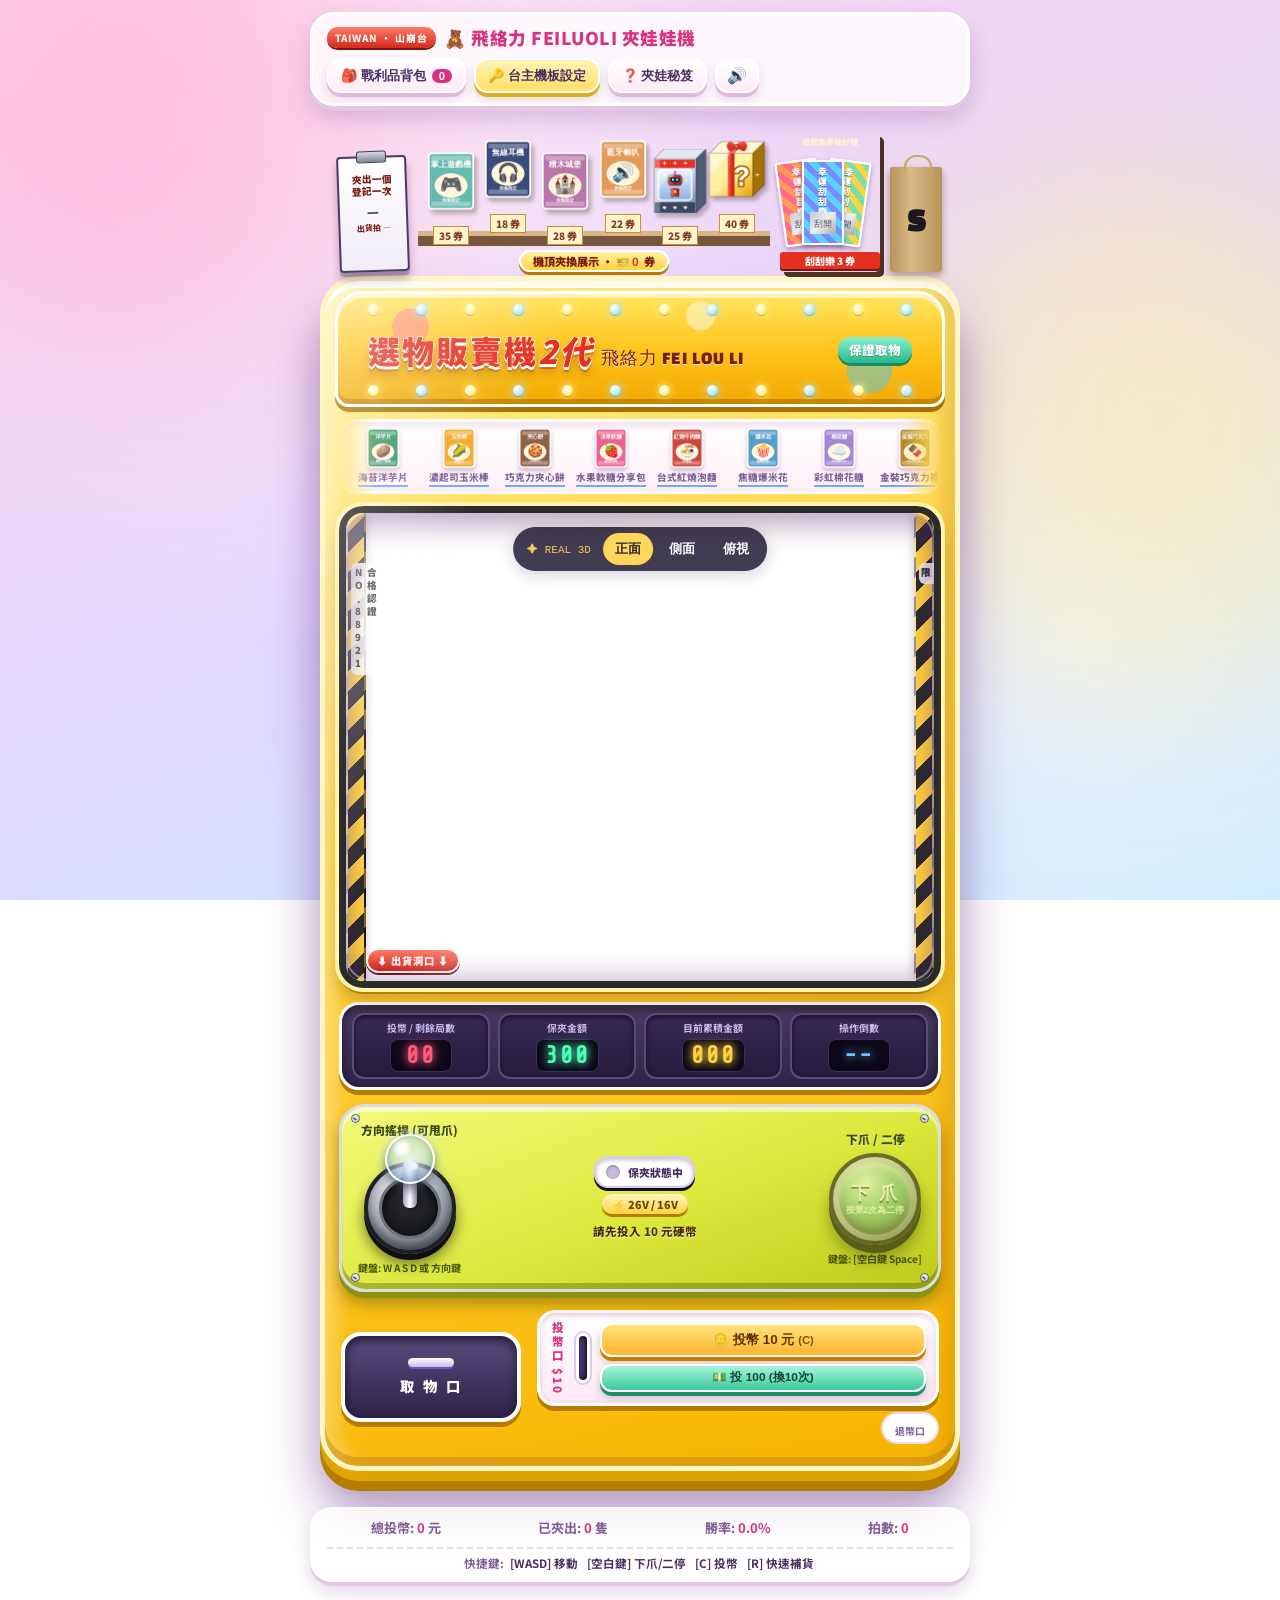
==== index.html @ 9b8e0795 "Create dense avalanche prize piles and realistic exchange shelf; center front camera" ====
<!DOCTYPE html>
<html lang="zh-TW">
<head>
  <meta charset="UTF-8">
  <meta name="viewport" content="width=device-width, initial-scale=1.0, maximum-scale=1.0, user-scalable=no">
  <title>飛絡力 夾娃娃機 (Fei Lou Li Claw Machine)</title>
  <link rel="stylesheet" href="style.css">
  <link rel="preconnect" href="https://fonts.googleapis.com">
  <link rel="preconnect" href="https://fonts.gstatic.com" crossorigin>
  <link href="https://fonts.googleapis.com/css2?family=Changa+One&family=Noto+Sans+TC:wght@400;700;900&family=Share+Tech+Mono&display=swap" rel="stylesheet">
</head>
<body>
  <div class="arcade-room">
    <!-- 背景裝飾與霓虹夜市氛圍 -->
    <div class="ambient-lights">
      <div class="ambient-glow left"></div>
      <div class="ambient-glow right"></div>
    </div>

    <!-- 頂部快速工具列 -->
    <header class="top-bar">
      <div class="arcade-title">
        <span class="badge">TAIWAN · 山崩台</span>
        <h1>🧸 飛絡力 FEILUOLI 夾娃娃機</h1>
      </div>
      <div class="top-actions">
        <button id="btn-collection" class="tool-btn" title="查看夾到的戰利品">
          🎒 戰利品背包 <span id="collection-badge" class="badge-count">0</span>
        </button>
        <button id="btn-owner-mode" class="tool-btn warning" title="打開台主微調後台">
          🔑 台主機板設定
        </button>
        <button id="btn-help" class="tool-btn" title="操作說明與夾娃秘技">
          ❓ 夾娃秘笈
        </button>
        <button id="btn-sound-toggle" class="tool-btn icon-only" title="聲音開關">
          🔊
        </button>
      </div>
    </header>

    <!-- 夾娃娃機台本體 (經典飛絡力亮黃色機殼) -->
    <main class="machine-wrapper">
      <!-- 機頂擺設：夾換品、刮刮樂、夾出登記板、牛皮紙袋 (實機常見) -->
      <div class="machine-topper" id="machine-topper">
        <div class="clipboard" id="clipboard" title="夾出登記板">
          <div class="clip-top"></div>
          <div class="clip-title">夾出一個<br>登記一次</div>
          <div class="clip-tally" id="clip-tally">—</div>
          <div class="clip-beats" id="clip-beats">出貨拍 —</div>
        </div>
        <button class="topper-shelf" id="topper-shelf" title="夾換區：用兌換券換限定品">
          <div class="shelf-items" id="shelf-items"></div>
          <div class="shelf-sign">機頂夾換展示 · 🎫<b id="ticket-count">0</b> 券</div>
        </button>
        <button class="scratch-rack" id="scratch-rack" title="刮刮樂：3 張兌換券 1 張">
          <span class="scratch-card c1"><i>幸運刮刮樂</i></span>
          <span class="scratch-card c2"><i>幸運刮刮樂</i></span>
          <span class="scratch-card c3"><i>幸運刮刮樂</i></span>
          <span class="rack-sign">刮刮樂 3 券</span><span class="scratch-top-label">遊戲集券抽好禮</span>
        </button>
        <div class="kraft-bag"><span>S</span></div>
      </div>

      <div class="claw-machine feiluoli-cabinet">
        
        <!-- 頂部招牌燈箱 (Marquee) -->
        <div class="machine-marquee">
          <div class="led-strip top">
            <span class="led"></span><span class="led"></span><span class="led"></span>
            <span class="led"></span><span class="led"></span><span class="led"></span>
            <span class="led"></span><span class="led"></span><span class="led"></span>
            <span class="led"></span><span class="led"></span><span class="led"></span>
          </div>
          <div class="marquee-sign">
            <div class="logo-wrap">
              <span class="brand-chinese">選物販賣機<em>2代</em></span>
              <span class="brand-english">飛絡力 FEI LOU LI</span>
            </div>
            <div class="marquee-subtitle">
              <span class="pill-guarantee" id="marquee-guarantee-pill">保證取物</span>
            </div>
          </div>
          <div class="led-strip bottom">
            <span class="led"></span><span class="led"></span><span class="led"></span>
            <span class="led"></span><span class="led"></span><span class="led"></span>
            <span class="led"></span><span class="led"></span><span class="led"></span>
            <span class="led"></span><span class="led"></span><span class="led"></span>
          </div>
        </div>

        <!-- 本機獎品跑馬展示條 (由 game.js 以獎品圖鑑填入) -->
        <div class="prize-ticker" aria-label="本機獎品">
          <div class="ticker-track" id="ticker-track"></div>
        </div>

        <!-- 機身中間：壓克力透明玻璃展示窗 (櫥窗區) -->
        <div class="machine-showcase">
          <!-- 櫥窗邊框與反射層 -->
          <div class="glass-reflection-overlay"></div>
          <div class="cabinet-pillar left">
            <div class="pillar-label">合格認證 NO.88921</div>
          </div>
          <div class="cabinet-pillar right">
            <div class="pillar-label">投幣十元 歡樂無限</div>
          </div>

          <!-- 頂部聚光燈與軌道裝飾 -->
          <div class="ceiling-light"></div>

          <!-- 遊戲核心畫布 (Canvas) -->
          <canvas id="game-canvas" width="600" height="480"></canvas>

          <!-- 洞口標示與壓克力擋板立牌 (左下角出貨口) -->
          <div class="chute-marker-label">
            <span>⬇ 出貨洞口 ⬇</span>
          </div>

          <button id="btn-take-stuck" class="take-stuck hidden">🔧 卡洞自取 · 2 局</button>

          <!-- 成功出貨時的特效層 (Confetti & Win Toast) -->
          <div id="win-overlay" class="win-overlay hidden">
            <div class="win-card" id="win-card">
              <div class="win-sparkles">✨ 🎉 ✨</div>
              <h2 id="win-title" class="win-title">恭喜出貨！</h2>
              <div class="win-prize-stage">
                <div id="win-prize-preview" class="win-prize-preview"></div>
              </div>
              <div id="win-rarity" class="win-rarity"></div>
              <p id="win-prize-name" class="win-prize-name">泰迪小熊</p>
              <p id="win-prize-desc" class="win-prize-desc"></p>
              <div class="win-stats">
                <span id="win-spent">花費: 10 元</span>
                <span id="win-guaranteed-tag" class="tag-badge">技術取物</span>
              </div>
              <div class="win-actions">
                <button id="btn-open-blind" class="btn-primary pulse hidden">🎁 拆開盲盒</button>
                <button id="btn-collect-prize" class="btn-primary pulse">放入背包</button>
              </div>
            </div>
          </div>
        </div>

        <!-- 經典飛絡力：LED 數碼顯示排 (Digital Displays) -->
        <div class="machine-dashboard">
          <div class="meter-box">
            <span class="meter-title">投幣 / 剩餘局數</span>
            <div class="segment-display red" id="disp-credits">00</div>
          </div>
          <div class="meter-box">
            <span class="meter-title">保夾金額</span>
            <div class="segment-display green" id="disp-guarantee">300</div>
          </div>
          <div class="meter-box">
            <span class="meter-title">目前累積金額</span>
            <div class="segment-display yellow" id="disp-accumulated">000</div>
          </div>
          <div class="meter-box">
            <span class="meter-title">操作倒數</span>
            <div class="segment-display blue" id="disp-timer">--</div>
          </div>
        </div>

        <!-- 斜切面控制台 (Control Deck) -->
        <div class="machine-console">
          <div class="console-plate">
            <!-- 裝飾螺絲釘 -->
            <span class="screw top-left"></span>
            <span class="screw top-right"></span>
            <span class="screw btm-left"></span>
            <span class="screw btm-right"></span>

            <!-- 控制台左側：經典八向搖桿 -->
            <div class="control-section joystick-section">
              <div class="control-label">方向搖桿 (可甩爪)</div>
              <div class="joystick-base" id="joystick-base">
                <div class="joystick-pad"></div>
                <div class="joystick-crystal"></div>
                <div class="joystick-stick" id="joystick-stick">
                  <div class="joystick-ball" id="joystick-ball"></div>
                </div>
              </div>
              <div class="joystick-hint">鍵盤: W A S D 或 方向鍵</div>
            </div>

            <!-- 控制台中央：機台指示燈與下爪狀態 -->
            <div class="control-section status-section">
              <div class="guarantee-lamp-box" id="guarantee-lamp-box">
                <div class="guarantee-bulb" id="guarantee-bulb"></div>
                <span class="guarantee-text">保夾狀態中</span>
              </div>
              <div class="voltage-chip" title="抓取電壓 / 搬運電壓 (台主可調整)">⚡ <span id="disp-voltage">26V / 16V</span></div>
              <div class="action-status-text" id="action-status-text">
                請先投入 10 元硬幣
              </div>
            </div>

            <!-- 控制台右側：巨大下爪按鈕 (支援二停！) -->
            <div class="control-section button-section">
              <div class="control-label">下爪 / 二停</div>
              <button id="btn-drop" class="arcade-big-button" disabled>
                <span class="btn-cap">
                  <span class="btn-text">下 爪</span>
                  <span class="btn-subtext">按第2次為二停</span>
                </span>
              </button>
              <div class="button-hint">鍵盤: [空白鍵 Space]</div>
            </div>
          </div>
        </div>

        <!-- 機身下半部：投幣孔與退幣口、左側取出門 -->
        <div class="machine-lower">
          <!-- 左側取物口 (Prize Chute Flap) -->
          <div class="chute-exit-panel">
            <div class="chute-flap" id="chute-flap">
              <div class="flap-handle"></div>
              <span class="flap-text">取 物 口</span>
            </div>
          </div>

          <!-- 右側投幣機構 (Coin Mech) -->
          <div class="coin-mechanism">
            <div class="coin-slot-housing">
              <div class="coin-slot-sign">投幣口 $10</div>
              <div class="coin-slot-slit" id="coin-slot-slit" title="點擊投幣 10 元"></div>
              <div class="coin-actions">
                <button id="btn-insert-coin" class="coin-btn">
                  🪙 投幣 10 元 <span class="hotkey">(C)</span>
                </button>
                <button id="btn-insert-100" class="coin-btn secondary">
                  💵 投 100 (換10次)
                </button>
              </div>
            </div>
            <div class="coin-return-slot">
              <span class="return-text">退幣口</span>
            </div>
          </div>
        </div>

      </div>
    </main>

    <!-- 底部操作快捷鍵提示與統計資訊 -->
    <footer class="bottom-stats">
      <div class="stat-item">總投幣: <b id="stat-total-coins">0</b> 元</div>
      <div class="stat-item">已夾出: <b id="stat-prizes-won">0</b> 隻</div>
      <div class="stat-item">勝率: <b id="stat-win-rate">0.0%</b></div>
      <div class="stat-item">拍數: <b id="stat-beat">0</b></div>
      <div class="stat-item quick-keys">快捷鍵: <b>[WASD] 移動</b> <b>[空白鍵] 下爪/二停</b> <b>[C] 投幣</b> <b>[R] 快速補貨</b></div>
    </footer>
  </div>

  <!-- 彈出視窗：夾換區 & 刮刮樂 -->
  <div id="modal-exchange" class="modal-backdrop hidden">
    <div class="modal-window">
      <div class="modal-header">
        <h3>🎫 夾換區 &amp; 刮刮樂</h3>
        <button class="modal-close" id="btn-close-exchange">&times;</button>
      </div>
      <div class="modal-body">
        <p class="ex-tip">每夾出一個獎品就有兌換券：普通 1 張、稀有 2 張、超稀有 3 張、隱藏款 5 張。</p>
        <div class="ex-tickets">目前兌換券 <b id="ex-ticket-count">0</b> 張</div>

        <h4 class="ex-h">🎁 夾換限定品</h4>
        <div id="exchange-grid" class="exchange-grid"></div>

        <h4 class="ex-h">🎰 刮刮樂 <small>（3 張券刮一張）</small></h4>
        <div class="scratch-wrap">
          <div class="scratch-board" id="scratch-board">
            <div class="scratch-result" id="scratch-result">按下「刮一張」開始！</div>
            <canvas id="scratch-canvas" width="300" height="130"></canvas>
          </div>
          <div class="scratch-actions">
            <button class="btn-primary" id="btn-scratch-buy">🎫 刮一張 (3 券)</button>
            <button class="btn-secondary" id="btn-scratch-all" disabled>全部刮開</button>
          </div>
          <small class="scratch-odds">獎項：加送 1 / 3 / 10 局、保夾金額 +100、大獎＝隱藏款公仔！</small>
        </div>
      </div>
      <div class="modal-footer">
        <span></span>
        <button class="btn-secondary" id="btn-exchange-close2">關閉</button>
      </div>
    </div>
  </div>

  <!-- 彈出視窗 1: 戰利品背包 -->
  <div id="modal-collection" class="modal-backdrop hidden">
    <div class="modal-window">
      <div class="modal-header">
        <h3>🎒 我的夾娃娃戰利品展示櫃</h3>
        <button class="modal-close" id="btn-close-collection">&times;</button>
      </div>
      <div class="modal-body">
        <div id="collection-grid" class="collection-grid">
          <div class="empty-hint">目前還沒夾到娃娃，趕快投幣試試手氣吧！</div>
        </div>
      </div>
      <div class="modal-footer">
        <div class="collection-summary" id="collection-summary">共 0 件獎品</div>
        <button class="btn-secondary" id="btn-modal-close-coll">關閉</button>
      </div>
    </div>
  </div>

  <!-- 彈出視窗 2: 台主微調後台 (DIP Switch / Owner Settings) -->
  <div id="modal-owner" class="modal-backdrop hidden">
    <div class="modal-window owner-modal">
      <div class="modal-header">
        <h3>🔑 飛絡力主機板 台主微調參數</h3>
        <button class="modal-close" id="btn-close-owner">&times;</button>
      </div>
      <div class="modal-body">
        <div class="owner-form">
          <div class="form-group">
            <label for="set-guarantee">保證取物金額 (元):</label>
            <div class="range-wrap">
              <input type="range" id="set-guarantee" min="50" max="990" step="50" value="300">
              <span id="val-guarantee" class="val-display">300 元</span>
            </div>
            <small>達到此金額前，爪子會有收爪放爪機率；達到後爪力鎖定 100% 強爪。</small>
          </div>

          <div class="form-group">
            <label for="set-claw-power">抓取電壓 (V)：爪子夾住的力道</label>
            <div class="range-wrap">
              <input type="range" id="set-claw-power" min="8" max="32" step="1" value="26">
              <span id="val-claw-power" class="val-display">26 V</span>
            </div>
            <small>跟真機台一樣，電壓越高爪子閉得越緊、越容易夾起；太低會夾了又滑開。</small>
          </div>

          <div class="form-group">
            <label for="set-drop-power">搬運電壓 (V)：上升與移動途中的力道</label>
            <div class="range-wrap">
              <input type="range" id="set-drop-power" min="8" max="32" step="1" value="16">
              <span id="val-drop-power" class="val-display">16 V</span>
            </div>
            <small>夾起後維持的力道。電壓低時爪子會鬆鬆的，重的獎品（公仔盒、西瓜）容易中途掉落；保夾時兩段都鎖在 32V。</small>
          </div>

          <div class="form-group">
            <label for="set-baffle-height">洞口擋板高度:</label>
            <div class="range-wrap">
              <input type="range" id="set-baffle-height" min="15" max="90" step="5" value="45">
              <span id="val-baffle-height" class="val-display">45 px (標準防甩板)</span>
            </div>
            <small>擋板越低越容易翻滾進洞；過高則考驗直接垂直送球。</small>
          </div>

          <div class="form-group">
            <label for="set-rod-gap">洞口鐵桿間距 (縮口):</label>
            <div class="range-wrap">
              <input type="range" id="set-rod-gap" min="40" max="90" step="2" value="66">
              <span id="val-rod-gap" class="val-display">66 mm</span>
            </div>
            <small>洞口裡的兩支鐵桿把出口縮小：間距越小，越大隻的娃娃越難擠過去（特大隻幾乎卡死），要靠甩爪把它扯進洞。</small>
          </div>

          <div class="form-group">
            <label for="set-timer-sec">操作倒數時間 (秒):</label>
            <div class="range-wrap">
              <input type="range" id="set-timer-sec" min="10" max="30" step="1" value="20">
              <span id="val-timer-sec" class="val-display">20 秒</span>
            </div>
          </div>

          <div class="form-group tricks-group">
            <label>🕵️ 台主黑科技</label>
            <label class="check-row"><input type="checkbox" id="opt-beat" checked> 拍數強爪：只有特定拍數才有強爪，其餘拍偏弱</label>
            <div class="range-wrap">
              <input type="range" id="set-beat-period" min="3" max="15" step="1" value="7">
              <span id="val-beat-period" class="val-display">每 7 拍</span>
            </div>
            <label class="check-row"><input type="checkbox" id="opt-cool" checked> 出貨後收水：剛出貨的 3 拍爪力特別弱</label>
            <label class="check-row"><input type="checkbox" id="opt-jam" checked> 卡洞預擺：補貨時把特大獎品卡在洞口鐵桿上，要付費「卡洞自取」</label>
            <small>強拍時抓取 +6V、搬運 +8V；一般拍各 −4V；收水期各 −8V。保夾時不受影響。登記板會記錄最近出貨的拍數，玩家可以用來算拍數。</small>
          </div>

          <div class="form-actions">
            <button id="btn-refill-dolls" class="btn-primary">🧸 重新補滿娃娃 (山崩台鋪滿)</button>
            <button id="btn-clear-dolls" class="btn-secondary">🧹 清空重排</button>
            <button id="btn-reset-accumulated" class="btn-danger">💰 歸零目前累積金額</button>
            <button id="btn-clear-save" class="btn-danger">🗑 清除戰利品與統計存檔</button>
          </div>
        </div>
      </div>
      <div class="modal-footer">
        <button class="btn-primary" id="btn-save-owner">確認設定</button>
      </div>
    </div>
  </div>

  <!-- 彈出視窗 3: 夾娃娃機秘技指南 -->
  <div id="modal-help" class="modal-backdrop hidden">
    <div class="modal-window help-modal">
      <div class="modal-header">
        <h3>❓ 台灣夾娃娃機 (飛絡力) 實戰技巧</h3>
        <button class="modal-close" id="btn-close-help">&times;</button>
      </div>
      <div class="modal-body">
        <div class="help-section">
          <h4>🎯 核心四大神技</h4>
          <ul>
            <li><b>1. 甩爪 (Swinging Claw)</b>：利用方向鍵或搖桿快速左右或前後搖晃，爪子會因慣性畫出拋物線擺盪，在爪子盪向洞口最高點時按下下爪——爪子會帶著當下的擺動速度，沿著甩動方向拋出一道弧線落下，把娃娃往洞口扯！</li>
            <li><b>2. 二停技巧 (Double Tap Stop)</b>：按下下爪後，爪子向下墜落的過程中，<b>再次按下「下爪按鈕」</b>，爪子會立刻剎車停止下潛並提早閉合收爪！適合精準夾取娃娃的突起處（如耳朵、標籤、吸管），避免爪子戳到底翻倒娃娃。</li>
            <li><b>3. 倒卡洞口 / 翻落法</b>：如果娃娃已經被堆在洞口擋板邊緣，夾住娃娃外側，上升時娃娃被拉扯翻滾即有機率彈過擋板掉入洞口！</li>
            <li><b>4. 保夾保證取物</b>：當投入金額達到保證取物金額時，綠色保夾指示燈會大亮，此時爪力鎖定為最強 100% 絕對不放爪，直到成功夾出獎品為止！</li>
          </ul>
        </div>
        <div class="help-section">
          <h4>🧊 景深與前後移動</h4>
          <p>機台有「前 / 後」兩個方向：用 <b>W / S</b>（或搖桿上下）移動爪子的景深。離爪子太遠（較淡、較小）的獎品<b>夾不到</b>，右側的粉紅指示條會顯示目前可夾的範圍。</p>
        </div>
        <div class="help-section">
          <h4>📏 大小不一與洞口鐵桿</h4>
          <p>同一種獎品有 <b>迷你 / 標準 / 大型 / 特大</b> 四種尺寸，越大隻越難夾牢。洞口有<b>兩支鐵桿</b>把出口縮小，太大隻的要擠過去，卡在桿子上時可以把它夾起來換個角度再放，或請台主把鐵桿間距調寬。</p>
        </div>
        <div class="help-section">
          <h4>🕵️ 台主常見手法</h4>
          <ul>
            <li><b>拍數強爪</b>：台主會設定「每 N 拍才有一拍強爪」，其他拍都在放水——電壓偏低，夾起來也容易中途鬆掉。</li>
            <li><b>出貨後收水</b>：剛出貨的下 3 拍爪力特別弱，這時連投多半是白花錢。</li>
            <li><b>卡洞預擺</b>：特大獎品卡在洞口鐵桿上，看起來一碰就掉，其實擠不過去；要用「卡洞自取」付 2 局買走。</li>
            <li><b>縮口與擋板</b>：鐵桿間距、擋板高度都能調，越大隻的獎品越難進洞。</li>
            <li><b>保夾不是白送</b>：保夾金額一出貨就歸零；而且要累積到看板上的金額才啟動。</li>
          </ul>
        </div>
        <div class="help-section">
          <h4>🔢 算拍數 &amp; 實戰技巧</h4>
          <ul>
            <li><b>算拍數</b>：右下「拍數」是機台累計玩了幾拍，機頂登記板寫著最近出貨的拍數（例如 7·14·21）。看出貨間隔就知道台主設的週期，下一個強拍＝最近一次強拍＋週期。</li>
            <li><b>看爪定強弱</b>：強拍時爪子閉合得特別緊（爪尖明顯收攏），弱拍時爪子鬆鬆的。先觀察別人這一拍的爪形，再決定要不要投。</li>
            <li><b>弱拍別硬夾</b>：弱拍就拿來「推」——甩爪撥動獎品、把它推向洞口，留給強拍一次夾走。</li>
            <li><b>強拍重點</b>：強拍才用二停夾高瘦盒的上緣、夾最重的獎品；強拍之後（剛出貨）不要連投。</li>
            <li><b>甩爪方向</b>：爪子往哪邊盪，下爪就往哪邊飄；沒甩直上直下容易夾了就鬆。</li>
            <li><b>先挑小隻</b>：迷你、標準尺寸好進洞；特大隻最好放著，先把它前面的東西清掉。</li>
            <li><b>預算</b>：算好保夾金額，快到保夾前別換機台，累積才不會白費。</li>
          </ul>
        </div>
        <div class="help-section">
          <h4>🧹 清檯獎</h4>
          <p>把檯面上的獎品<b>全部夾出洞口</b>就是清檯！可拿到<b>黃金盲盒大獎、兌換券 +30、加送 5 局</b>，機台會自動重新補貨。背牆的金色看板會顯示剩餘件數。</p>
        </div>
        <div class="help-section">
          <h4>🎁 獎品種類</h4>
          <ul>
            <li><b>🧸 療癒娃娃 / 🍉 食物抱枕</b>：最常見，圓滾滾好夾；西瓜抱枕又大又滑。</li>
            <li><b>📦 公仔盒</b>：高瘦盒、寬扁盒、方盒各種比例，有的包著收縮膜；盒子又重，要用二停夾邊角。</li>
            <li><b>🎁 盲盒</b>：夾出後可「拆開盲盒」，抽中系列公仔，有機會開出<b>隱藏款</b>！金色盲盒必中稀有以上。</li>
            <li><b>🥚 扭蛋球</b>：體積小又圓，容易滑落。</li>
          </ul>
        </div>
        <div class="help-section">
          <h4>⌨️ 操作鍵位</h4>
          <p>• <b>移動</b>：W / A / S / D 或 方向鍵 (支援多向靈活搖晃甩爪)</p>
          <p>• <b>下爪 & 二停</b>：空白鍵 (Space) 或 Enter 鍵</p>
          <p>• <b>投幣</b>：鍵盤 C 鍵 (投幣 10 元)</p>
          <p>• <b>重新鋪貨</b>：鍵盤 R 鍵</p>
        </div>
      </div>
      <div class="modal-footer">
        <button class="btn-primary" id="btn-close-help-confirm">我知道了，開始夾！</button>
      </div>
    </div>
  </div>

  <!-- 遊戲腳本加載 -->
  <script src="audio.js"></script>
  <script src="prizes.js"></script>
  <script src="physics.js"></script>
  <script src="vendor/three.min.js"></script>
  <script src="scene3d.js"></script>
  <script src="game.js"></script>
</body>
</html>
---- style.css ----
/* ==========================================================================
   飛絡力夾娃娃機 — 可愛立體糖果風樣式表
   設計重點：厚實的「玩具感」立體（多層擠出陰影 + 高光），粉嫩配色，按鈕可按下
   ========================================================================== */

:root {
  --ink: #4a2f63;
  --ink-soft: #7d5f98;
  --yellow: #ffd23f;
  --yellow-light: #fff0a0;
  --yellow-dark: #e0a400;
  --yellow-deep: #b57c00;
  --pink: #ff6fa5;
  --pink-light: #ffb3d1;
  --pink-dark: #d83380;
  --pink-deep: #a8225f;
  --mint: #7be0c3;
  --sky: #6bc7ff;
  --lilac: #a98bff;
  --cream: #fff8ee;
  --card: #fffaf4;
  --line: #f0d9ec;
}

* {
  box-sizing: border-box;
  margin: 0;
  padding: 0;
  user-select: none;
  -webkit-user-select: none;
}

.hidden { display: none !important; }

body {
  background:
    radial-gradient(circle at 20% 15%, rgba(255, 255, 255, 0.7) 0, transparent 40%),
    radial-gradient(circle at 85% 70%, rgba(255, 255, 255, 0.5) 0, transparent 38%),
    linear-gradient(160deg, #ffd6ea 0%, #e3d7ff 52%, #c8ebff 100%);
  background-attachment: fixed;
  color: var(--ink);
  font-family: 'Noto Sans TC', -apple-system, BlinkMacSystemFont, "Segoe UI", Roboto, sans-serif;
  min-height: 100vh;
  display: flex;
  flex-direction: column;
  align-items: center;
  overflow-x: hidden;
  padding-bottom: 30px;
}

/* 房間容器：撐滿視窗寬度，否則手機上會被機台的最大寬度撐出橫向捲軸 */
.arcade-room {
  width: 100%;
  min-width: 0;
  display: flex;
  flex-direction: column;
  align-items: center;
}

/* 背景漂浮裝飾 */
.ambient-lights {
  position: fixed;
  inset: 0;
  pointer-events: none;
  z-index: 0;
  overflow: hidden;
}

.ambient-glow {
  position: absolute;
  width: 520px;
  height: 520px;
  border-radius: 50%;
  filter: blur(110px);
  opacity: 0.55;
}
.ambient-glow.left { top: -140px; left: -120px; background: #ff9ccb; }
.ambient-glow.right { top: 160px; right: -140px; background: #fff09a; }

.float-deco {
  position: absolute;
  bottom: -40px;
  opacity: 0.55;
  animation: float-up linear infinite;
}

@keyframes float-up {
  0% { transform: translateY(0) rotate(0deg); opacity: 0; }
  10% { opacity: 0.6; }
  90% { opacity: 0.5; }
  100% { transform: translateY(-110vh) rotate(360deg); opacity: 0; }
}

/* 頂部工具列 */
.top-bar {
  position: relative;
  z-index: 10;
  width: calc(100% - 20px);
  max-width: 660px;
  display: flex;
  align-items: center;
  justify-content: space-between;
  flex-wrap: wrap;
  gap: 8px;
  padding: 10px 14px;
  margin: 12px 0 16px;
  background: rgba(255, 255, 255, 0.78);
  backdrop-filter: blur(10px);
  border: 3px solid #fff;
  border-radius: 24px;
  box-shadow: 0 5px 0 #e6c5e6, 0 12px 24px rgba(120, 60, 150, 0.25);
}

.arcade-title { display: flex; align-items: center; gap: 8px; }

.arcade-title h1 {
  font-size: 1.1rem;
  font-weight: 900;
  color: var(--pink-dark);
  letter-spacing: 0.5px;
}

.badge {
  background: linear-gradient(180deg, #ff7a68, #d62a18);
  color: #fff;
  font-size: 0.62rem;
  font-weight: 800;
  padding: 3px 8px;
  border-radius: 99px;
  letter-spacing: 1px;
  box-shadow: 0 2px 0 #7d130e;
}

.top-actions { display: flex; gap: 8px; flex-wrap: wrap; }

.tool-btn {
  background: linear-gradient(180deg, #fff, #ffeaf4);
  color: var(--ink);
  border: 2px solid #fff;
  border-radius: 14px;
  padding: 6px 12px;
  font-size: 0.82rem;
  font-weight: 800;
  cursor: pointer;
  display: inline-flex;
  align-items: center;
  gap: 6px;
  box-shadow: 0 4px 0 #e2b9d6, 0 6px 10px rgba(120, 60, 150, 0.18);
  transition: transform 0.1s, box-shadow 0.1s;
}
.tool-btn:hover { transform: translateY(-1px); }
.tool-btn:active { transform: translateY(3px); box-shadow: 0 1px 0 #e2b9d6; }
.tool-btn.warning { background: linear-gradient(180deg, #fff3b8, #ffe066); box-shadow: 0 4px 0 #d9ae1d, 0 6px 10px rgba(120, 60, 0, 0.18); }
.tool-btn.warning:active { box-shadow: 0 1px 0 #d9ae1d; }
.tool-btn.icon-only { padding: 6px 10px; font-size: 1rem; }

.badge-count {
  background: var(--pink-dark);
  color: #fff;
  font-size: 0.7rem;
  padding: 1px 7px;
  border-radius: 99px;
  font-weight: 900;
}

/* ==========================================================================
   機台本體
   ========================================================================== */
.machine-wrapper {
  position: relative;
  z-index: 5;
  width: 100%;
  max-width: 660px;
  display: flex;
  justify-content: center;
  padding: 0 10px;
  margin-bottom: 26px;
}

.feiluoli-cabinet {
  width: 100%;
  background: linear-gradient(165deg, #fff08a 0%, var(--yellow) 40%, #f7b500 100%);
  border: 5px solid #fff6c4;
  border-radius: 38px;
  box-shadow:
    inset 0 7px 0 rgba(255, 255, 255, 0.85),
    inset 0 -9px 0 rgba(176, 108, 0, 0.35),
    inset 10px 0 18px rgba(255, 255, 255, 0.35),
    inset -12px 0 18px rgba(176, 108, 0, 0.25),
    0 10px 0 var(--yellow-dark),
    0 20px 0 var(--yellow-deep),
    0 40px 50px rgba(90, 30, 120, 0.5);
  display: flex;
  flex-direction: column;
  overflow: hidden;
  position: relative;
}

/* 機身斜向高光 */
.feiluoli-cabinet::before {
  content: '';
  position: absolute;
  inset: 0;
  background: linear-gradient(115deg, rgba(255, 255, 255, 0.4) 0%, rgba(255, 255, 255, 0) 22%);
  pointer-events: none;
  z-index: 30;
}

/* 頂部招牌 */
.machine-marquee {
  background:
    radial-gradient(circle at 12% 30%, rgba(255,120,150,.55) 0 18px, transparent 19px),
    radial-gradient(circle at 88% 70%, rgba(80,200,230,.5) 0 22px, transparent 23px),
    radial-gradient(circle at 60% 20%, rgba(255,255,255,.45) 0 14px, transparent 15px),
    linear-gradient(180deg, #ffe45c 0%, #ffc21a 55%, #f0a800 100%);
  margin: 10px 10px 0;
  border-radius: 28px 28px 14px 14px;
  border: 3px solid #fff;
  padding: 10px 14px 8px;
  position: relative;
  display: flex;
  flex-direction: column;
  align-items: center;
  box-shadow: inset 0 4px 0 rgba(255, 255, 255, 0.55), inset 0 -5px 0 rgba(120, 70, 0, 0.35), 0 5px 0 #a87000;
}

.led-strip { display: flex; justify-content: space-around; width: 100%; gap: 6px; }
.led-strip.top { margin-bottom: 6px; }
.led-strip.bottom { margin-top: 6px; }

.led {
  width: 11px;
  height: 11px;
  border-radius: 50%;
  background: radial-gradient(circle at 35% 30%, #fff, #fff6a8 45%, #ffd23f);
  box-shadow: 0 0 8px #fff3a0, 0 1px 0 rgba(150, 60, 0, 0.5);
  animation: led-blink 1.2s infinite alternate;
}
.led:nth-child(even) { animation-delay: 0.6s; background: radial-gradient(circle at 35% 30%, #fff, #c9f4ff 45%, #6bc7ff); box-shadow: 0 0 8px #aee6ff, 0 1px 0 rgba(0, 60, 150, 0.4); }
.led:nth-child(3n) { animation-delay: 0.3s; }
.led:nth-child(4n) { animation-delay: 0.9s; }

@keyframes led-blink {
  0% { opacity: 0.45; transform: scale(0.88); }
  100% { opacity: 1; transform: scale(1.08); }
}

.marquee-sign {
  width: 100%;
  background: transparent;
  border: 0;
  border-radius: 16px;
  padding: 6px 16px;
  display: flex;
  align-items: center;
  justify-content: space-between;
  box-shadow: none;
}

.logo-wrap { display: flex; align-items: baseline; gap: 8px; }

.brand-chinese {
  font-size: 2rem;
  font-weight: 900;
  color: #e5301f;
  letter-spacing: 2px;
  -webkit-text-stroke: 1.5px #fff;
  paint-order: stroke fill;
  text-shadow: 0 3px 0 #fff, 0 5px 0 rgba(160, 60, 0, 0.4), 0 8px 8px rgba(120, 40, 0, 0.35);
}

.brand-english {
  font-family: 'Changa One', cursive;
  font-size: 1.1rem;
  color: #7a1d12;
  letter-spacing: 1px;
  text-shadow: 0 1px 0 rgba(255,255,255,.8);
}

.marquee-subtitle {
  display: flex;
  align-items: center;
  gap: 8px;
  font-size: 0.85rem;
  font-weight: 800;
  color: var(--ink);
}

.pill-guarantee {
  background: linear-gradient(180deg, #8af0cf, #27b98a);
  color: #fff;
  padding: 4px 11px;
  border-radius: 99px;
  font-size: 0.78rem;
  font-weight: 900;
  letter-spacing: 1px;
  box-shadow: 0 3px 0 #168a66;
  text-shadow: 0 1px 0 rgba(0, 0, 0, 0.25);
  transition: all 0.3s;
}
.pill-guarantee.active {
  background: linear-gradient(180deg, #ff9a9a, #f0425a);
  box-shadow: 0 3px 0 #a8142b, 0 0 16px #ff5b73;
  animation: pulse-guarantee 0.8s infinite alternate;
}
@keyframes pulse-guarantee {
  0% { transform: scale(1); }
  100% { transform: scale(1.08); }
}

/* 獎品跑馬展示條 */
.prize-ticker {
  margin: 12px 14px 0;
  overflow: hidden;
  border-radius: 16px;
  background: linear-gradient(180deg, #fff, #fff1f8);
  border: 3px solid #fff;
  box-shadow: inset 0 3px 8px rgba(190, 110, 170, 0.28), 0 3px 0 var(--yellow-dark);
  mask-image: linear-gradient(90deg, transparent, #000 6%, #000 94%, transparent);
  -webkit-mask-image: linear-gradient(90deg, transparent, #000 6%, #000 94%, transparent);
}

.ticker-track {
  display: flex;
  width: max-content;
  gap: 6px;
  padding: 4px 6px;
  animation: ticker-scroll 38s linear infinite;
}
.prize-ticker:hover .ticker-track { animation-play-state: paused; }

@keyframes ticker-scroll {
  from { transform: translateX(0); }
  to { transform: translateX(-50%); }
}

.ticker-item {
  display: flex;
  flex-direction: column;
  align-items: center;
  width: 70px;
  flex: none;
  font-size: 0.6rem;
  font-weight: 800;
  color: var(--ink-soft);
  white-space: nowrap;
}
.ticker-item img {
  width: 44px;
  height: 44px;
  filter: drop-shadow(0 3px 2px rgba(120, 50, 130, 0.3));
}
.ticker-item span { border-bottom: 2px solid var(--rc); padding-bottom: 1px; }

/* 玻璃櫥窗 */
.machine-showcase {
  position: relative;
  background: #fff;
  margin: 12px 14px 0;
  width: auto;
  aspect-ratio: 600 / 480;
  overflow: hidden;
  display: flex;
  justify-content: center;
  border-radius: 24px;
  border: 7px solid #2b2b2b;
  outline: 4px solid #fff3b0;
  box-shadow: 0 6px 0 var(--yellow-deep), 0 12px 18px rgba(120, 70, 0, 0.35);
}

/* 玻璃內側暗角，增加深度 */
.machine-showcase::after {
  content: '';
  position: absolute;
  inset: 0;
  border-radius: inherit;
  box-shadow: inset 0 14px 26px rgba(80, 30, 110, 0.35), inset 0 -10px 22px rgba(80, 30, 110, 0.18), inset 0 0 0 2px rgba(255, 255, 255, 0.5);
  pointer-events: none;
  z-index: 9;
}

#game-canvas { width: 100%; height: 100%; display: block; }

.cabinet-pillar {
  position: absolute;
  top: 0;
  bottom: 0;
  width: 20px;
  background: repeating-linear-gradient(135deg, #ffd23f 0, #ffd23f 14px, #2b2b2b 14px, #2b2b2b 28px);
  border-left: 2px solid rgba(255, 255, 255, 0.5);
  border-right: 2px solid rgba(0, 0, 0, 0.5);
  z-index: 6;
  pointer-events: none;
  box-shadow: 0 0 10px rgba(120, 40, 100, 0.25);
}
.cabinet-pillar.left { left: 0; }
.cabinet-pillar.right { right: 0; }

.pillar-label {
  writing-mode: vertical-rl;
  text-orientation: upright;
  font-size: 0.6rem;
  font-weight: 900;
  color: #2b2b2b;
  letter-spacing: 3px;
  margin-top: 50px;
  margin-left: 3px;
  background: rgba(255, 255, 255, 0.85);
  border-radius: 6px;
  padding: 4px 0;
}

.ceiling-light {
  position: absolute;
  top: 0;
  left: 15%;
  right: 15%;
  height: 50px;
  background: radial-gradient(ellipse at top, rgba(255, 255, 230, 0.7) 0%, rgba(255, 255, 220, 0) 75%);
  pointer-events: none;
  z-index: 7;
}

.glass-reflection-overlay {
  position: absolute;
  inset: 0;
  background:
    linear-gradient(125deg, rgba(255, 255, 255, 0.35) 0%, rgba(255, 255, 255, 0.1) 22%, transparent 32%),
    linear-gradient(125deg, transparent 40%, rgba(255, 255, 255, 0.14) 46%, transparent 52%);
  pointer-events: none;
  z-index: 8;
}

.chute-marker-label {
  position: absolute;
  bottom: 8px;
  left: 20px;
  background: linear-gradient(180deg, #ff7a68, #d62a18);
  color: #fff;
  font-size: 0.64rem;
  font-weight: 900;
  padding: 3px 9px;
  border-radius: 99px;
  border: 2px solid #fff;
  box-shadow: 0 2px 0 #7d130e;
  pointer-events: none;
  z-index: 7;
  letter-spacing: 1px;
}

/* 出貨卡片 */
.win-overlay {
  position: absolute;
  inset: 0;
  background: rgba(90, 40, 120, 0.55);
  display: flex;
  align-items: center;
  justify-content: center;
  z-index: 20;
  backdrop-filter: blur(4px);
  animation: fadeIn 0.3s ease;
}
.win-overlay.hidden { display: none; }

.win-card {
  background: linear-gradient(180deg, #fffdf8, #ffeef7);
  border: 5px solid var(--yellow);
  border-radius: 28px;
  padding: 14px 24px 18px;
  text-align: center;
  width: 86%;
  max-width: 360px;
  color: var(--ink);
  box-shadow: 0 7px 0 var(--yellow-dark), 0 18px 34px rgba(60, 10, 90, 0.5), 0 0 40px rgba(255, 210, 63, 0.6);
  animation: popIn 0.45s cubic-bezier(0.175, 0.885, 0.32, 1.275);
}

.win-sparkles { font-size: 1.6rem; animation: wiggle 1.2s ease-in-out infinite; }

.win-title {
  font-size: 1.6rem;
  font-weight: 900;
  color: var(--pink-dark);
  text-shadow: 0 2px 0 #ffd0e4;
}

.win-prize-stage {
  margin: 6px auto 4px;
  width: 170px;
  height: 160px;
  display: flex;
  align-items: center;
  justify-content: center;
  border-radius: 50%;
  background: radial-gradient(circle, #fff 0%, #ffe3f1 55%, transparent 72%);
}
.win-prize-preview img {
  width: 150px;
  height: 150px;
  filter: drop-shadow(0 8px 6px rgba(120, 40, 120, 0.35));
  animation: float-prize 2.2s ease-in-out infinite;
}
@keyframes float-prize {
  0%, 100% { transform: translateY(0) rotate(-3deg); }
  50% { transform: translateY(-7px) rotate(3deg); }
}
@keyframes wiggle {
  0%, 100% { transform: rotate(-4deg); }
  50% { transform: rotate(4deg); }
}

.win-rarity { min-height: 24px; }

.size-chip {
  display: inline-block;
  margin-left: 6px;
  background: #fff3b0;
  color: #7a5200;
  font-size: 0.72rem;
  font-weight: 900;
  padding: 2px 10px;
  border-radius: 99px;
  box-shadow: 0 2px 0 #d9a900;
}

.rarity-chip {
  display: inline-block;
  background: var(--rc, #6fa8ff);
  color: #fff;
  font-size: 0.72rem;
  font-weight: 900;
  padding: 2px 12px;
  border-radius: 99px;
  letter-spacing: 1px;
  box-shadow: 0 2px 0 rgba(0, 0, 0, 0.2);
  text-shadow: 0 1px 0 rgba(0, 0, 0, 0.25);
}

.win-prize-name { font-size: 1.2rem; font-weight: 900; color: var(--ink); margin: 6px 0 2px; }
.win-prize-desc { font-size: 0.8rem; color: var(--ink-soft); min-height: 1.3em; margin-bottom: 8px; }

.win-stats {
  display: flex;
  justify-content: center;
  gap: 10px;
  font-size: 0.8rem;
  color: var(--ink-soft);
  margin-bottom: 12px;
}

.tag-badge {
  background: var(--mint);
  color: var(--ink);
  font-weight: 900;
  padding: 2px 9px;
  border-radius: 99px;
}

.win-actions { display: flex; gap: 8px; justify-content: center; }

/* 盲盒拆箱動畫 */
.win-card.shaking .win-prize-preview img { animation: shake-box 0.12s linear infinite; }
@keyframes shake-box {
  0% { transform: translate(-4px, 0) rotate(-8deg); }
  50% { transform: translate(4px, -3px) rotate(8deg); }
  100% { transform: translate(-4px, 0) rotate(-8deg); }
}
.win-card.revealed { animation: popIn 0.4s cubic-bezier(0.175, 0.885, 0.32, 1.275); }
.win-card.revealed .win-prize-stage { background: radial-gradient(circle, #fffbe0 0%, #ffe9a0 50%, transparent 72%); }

/* ==========================================================================
   數碼儀表板
   ========================================================================== */
.machine-dashboard {
  background: linear-gradient(180deg, #4a3a68, #2e2347);
  margin: 14px 14px 0;
  border-radius: 20px;
  border: 3px solid #fff;
  padding: 8px 10px;
  display: grid;
  grid-template-columns: repeat(4, 1fr);
  gap: 8px;
  box-shadow: inset 0 4px 10px rgba(0, 0, 0, 0.5), 0 5px 0 var(--yellow-deep);
}

.meter-box {
  background: linear-gradient(180deg, #382a55, #261b3d);
  border: 2px solid #5a4a80;
  border-radius: 12px;
  padding: 5px 3px;
  text-align: center;
  display: flex;
  flex-direction: column;
  align-items: center;
  box-shadow: inset 0 2px 5px rgba(0, 0, 0, 0.6);
}

.meter-title { font-size: 0.62rem; font-weight: 700; color: #c8b8ea; margin-bottom: 4px; white-space: nowrap; }

.segment-display {
  font-family: 'Share Tech Mono', 'Courier New', monospace;
  font-size: 1.45rem;
  font-weight: 900;
  letter-spacing: 2px;
  background: #0d0818;
  padding: 2px 8px;
  border-radius: 8px;
  min-width: 62px;
  text-align: center;
  border: 1px solid #3a2c5a;
}
.segment-display.red { color: #ff5a7a; text-shadow: 0 0 8px #ff5a7a, 0 0 16px rgba(255, 90, 122, 0.4); }
.segment-display.green { color: #4dffb4; text-shadow: 0 0 8px #4dffb4, 0 0 16px rgba(77, 255, 180, 0.4); }
.segment-display.yellow { color: #ffd23f; text-shadow: 0 0 8px #ffd23f, 0 0 16px rgba(255, 210, 63, 0.4); }
.segment-display.blue { color: #6bc7ff; text-shadow: 0 0 8px #6bc7ff, 0 0 16px rgba(107, 199, 255, 0.4); }

/* ==========================================================================
   控制台
   ========================================================================== */
.machine-console { padding: 14px 14px 0; position: relative; }

.console-plate {
  background: linear-gradient(160deg, #f4fa7a 0%, #dbe83c 55%, #bccb1c 100%);
  border: 3px solid #d9dde3;
  border-radius: 26px;
  padding: 14px 16px;
  display: flex;
  align-items: center;
  justify-content: space-between;
  position: relative;
  box-shadow:
    inset 0 5px 0 rgba(255, 255, 255, 0.55),
    inset 0 -6px 0 rgba(60, 80, 0, 0.35),
    0 6px 0 #8a9410,
    0 12px 16px rgba(60, 60, 0, 0.4);
}

.screw {
  position: absolute;
  width: 9px;
  height: 9px;
  border-radius: 50%;
  background: radial-gradient(circle at 35% 30%, #fff, #cfc3f0);
  border: 1px solid #5b616a;
}
.screw::after {
  content: '';
  position: absolute;
  top: 50%;
  left: 20%;
  width: 60%;
  height: 1.5px;
  background: #5b616a;
  transform: rotate(35deg);
}
.screw.top-left { top: 7px; left: 9px; }
.screw.top-right { top: 7px; right: 9px; }
.screw.btm-left { bottom: 7px; left: 9px; }
.screw.btm-right { bottom: 7px; right: 9px; }

.control-section { display: flex; flex-direction: column; align-items: center; gap: 6px; }

.control-label { font-size: 0.74rem; font-weight: 900; color: #3a4a00; text-shadow: 0 1px 0 rgba(255, 255, 255, 0.7); }

/* 糖果搖桿 */
.joystick-base {
  width: 98px;
  height: 98px;
  border-radius: 50%;
  background: radial-gradient(circle at 40% 30%, #f1f3f6 0%, #aab0ba 45%, #4d535c 100%);
  border: 4px solid #1d2024;
  box-shadow: inset 0 -6px 8px rgba(0, 0, 0, 0.4), 0 6px 0 #0d0f12, 0 10px 14px rgba(0, 0, 0, 0.5);
  position: relative;
  display: flex;
  align-items: center;
  justify-content: center;
  cursor: grab;
  touch-action: none;
}
.joystick-base:active { cursor: grabbing; }

.joystick-pad {
  width: 62px;
  height: 62px;
  border-radius: 50%;
  background: radial-gradient(circle at 50% 40%, #2a2d33, #0e0f12);
  border: 3px solid #6c727c;
  box-shadow: inset 0 3px 8px rgba(0, 0, 0, 0.8);
}

.joystick-stick {
  position: absolute;
  width: 14px;
  height: 48px;
  background: linear-gradient(90deg, #aaa0c8 0%, #fff 50%, #8b80a8 100%);
  border-radius: 6px;
  bottom: 42px;
  left: calc(50% - 7px);
  transform-origin: bottom center;
  transition: transform 0.08s ease-out;
  pointer-events: none;
  box-shadow: 2px 2px 5px rgba(0, 0, 0, 0.4);
}

.joystick-ball {
  position: absolute;
  top: -26px;
  left: -18px;
  width: 50px;
  height: 50px;
  border-radius: 50%;
  background: radial-gradient(circle at 35% 28%, #fff 0%, #ff8a7a 22%, #e5301f 55%, #8c1812 100%);
  border: 2px solid #fff;
  box-shadow: inset 0 -5px 8px rgba(120, 10, 70, 0.4), 0 6px 10px rgba(60, 10, 70, 0.6);
  pointer-events: none;
}

.joystick-hint, .button-hint { font-size: 0.63rem; color: #4a5a00; font-weight: 700; }

.status-section { max-width: 132px; text-align: center; }

.guarantee-lamp-box {
  background: #fff;
  border: 2px solid #d9c9f5;
  border-radius: 14px;
  padding: 6px 10px;
  display: flex;
  align-items: center;
  gap: 8px;
  box-shadow: inset 0 2px 4px rgba(0, 0, 0, 0.25), 0 3px 0 #0d0f12;
}

.guarantee-bulb {
  width: 14px;
  height: 14px;
  border-radius: 50%;
  background: #c5bad8;
  box-shadow: inset 0 1px 3px rgba(0, 0, 0, 0.3);
  transition: all 0.3s;
}
.guarantee-bulb.active {
  background: #3dffa8;
  box-shadow: 0 0 12px #3dffa8, 0 0 22px #3dffa8;
  animation: bulb-flash 0.5s infinite alternate;
}
@keyframes bulb-flash {
  0% { filter: brightness(0.85); }
  100% { filter: brightness(1.4); }
}

.guarantee-text { font-size: 0.68rem; font-weight: 900; color: var(--ink); }

.voltage-chip {
  background: linear-gradient(180deg, #fff6c2, #ffd23f);
  color: #6b4400;
  font-size: 0.68rem;
  font-weight: 900;
  padding: 2px 10px;
  border-radius: 99px;
  box-shadow: 0 3px 0 #b57c00;
  white-space: nowrap;
}

.action-status-text {
  font-size: 0.72rem;
  color: #4a2a00;
  font-weight: 800;
  margin-top: 4px;
  line-height: 1.25;
  text-shadow: 0 1px 0 rgba(255, 255, 255, 0.7);
}

/* 超大下爪按鈕 */
.arcade-big-button {
  width: 92px;
  height: 92px;
  border-radius: 50%;
  background: radial-gradient(circle at 40% 30%, #f1f3f6, #aab0ba 60%, #4d535c);
  border: 4px solid #1d2024;
  padding: 6px;
  cursor: pointer;
  box-shadow: 0 8px 0 #0d0f12, 0 14px 16px rgba(0, 0, 0, 0.5);
  outline: none;
  transition: transform 0.08s ease, box-shadow 0.08s ease, filter 0.15s;
}
.arcade-big-button:not(:disabled):active {
  transform: translateY(6px);
  box-shadow: 0 2px 0 #0d0f12, 0 4px 8px rgba(0, 0, 0, 0.5);
}
.arcade-big-button:disabled { opacity: 0.6; cursor: not-allowed; filter: grayscale(0.6); }

.btn-cap {
  width: 100%;
  height: 100%;
  border-radius: 50%;
  background: radial-gradient(circle at 38% 28%, #d8ffd0 0%, #3fe055 45%, #0e8a22 100%);
  display: flex;
  flex-direction: column;
  align-items: center;
  justify-content: center;
  box-shadow: inset 0 4px 6px rgba(255, 255, 255, 0.65), inset 0 -6px 8px rgba(100, 0, 50, 0.45);
  color: #fff;
}
.arcade-big-button:not(:disabled) .btn-cap {
  box-shadow: inset 0 4px 6px rgba(255, 255, 255, 0.75), inset 0 -6px 8px rgba(100, 0, 50, 0.45), 0 0 18px rgba(60, 230, 90, 0.8);
  animation: button-pulse 1.4s infinite alternate;
}
@keyframes button-pulse {
  0% { filter: brightness(1); }
  100% { filter: brightness(1.2); }
}

.btn-text { font-size: 1.15rem; font-weight: 900; letter-spacing: 2px; text-shadow: 0 2px 0 rgba(0, 70, 10, 0.7); }
.btn-subtext { font-size: 0.54rem; color: #eaffd8; font-weight: 800; }

/* ==========================================================================
   機身下半部
   ========================================================================== */
.machine-lower {
  padding: 18px 16px 22px;
  display: flex;
  justify-content: space-between;
  align-items: center;
  gap: 16px;
}

.chute-exit-panel { flex: 1; max-width: 180px; }

.chute-flap {
  background: linear-gradient(180deg, #5a4a80, #2e2347);
  border: 4px solid #fff;
  border-radius: 20px;
  height: 90px;
  display: flex;
  flex-direction: column;
  align-items: center;
  justify-content: center;
  gap: 8px;
  cursor: pointer;
  box-shadow: inset 0 5px 10px rgba(0, 0, 0, 0.6), 0 5px 0 var(--yellow-deep);
  transition: transform 0.2s;
}
.chute-flap:active { transform: perspective(300px) rotateX(25deg); }

.flap-handle {
  width: 46px;
  height: 9px;
  background: linear-gradient(180deg, #fff, #c9bde8);
  border-radius: 5px;
  box-shadow: 0 2px 0 #6d54b8;
}
.flap-text { font-size: 0.9rem; font-weight: 900; color: #fff; letter-spacing: 3px; }

.coin-mechanism { flex: 1.2; display: flex; flex-direction: column; gap: 6px; }

.coin-slot-housing {
  background: linear-gradient(180deg, #fff, #ffe9f4);
  border: 3px solid #fff;
  border-radius: 18px;
  padding: 8px 10px;
  display: flex;
  align-items: center;
  gap: 10px;
  box-shadow: inset 0 2px 6px rgba(200, 120, 170, 0.35), 0 5px 0 var(--yellow-deep);
}

.coin-slot-sign { font-size: 0.72rem; font-weight: 900; color: var(--pink-dark); writing-mode: vertical-rl; letter-spacing: 2px; }

.coin-slot-slit {
  width: 14px;
  height: 50px;
  background: linear-gradient(90deg, #6d54b8, #2e2347);
  border: 3px solid #fff;
  border-radius: 7px;
  box-shadow: 0 0 0 2px #d9c9f5, inset 0 0 6px #000;
  cursor: pointer;
  transition: box-shadow 0.2s;
}
.coin-slot-slit:hover { box-shadow: 0 0 0 2px var(--pink), 0 0 12px var(--pink), inset 0 0 6px #000; }

.coin-actions { display: flex; flex-direction: column; gap: 7px; flex: 1; }

.coin-btn {
  background: linear-gradient(180deg, #ffe27a, #ffb52e);
  color: #5a3300;
  border: 2px solid #fff;
  border-radius: 12px;
  padding: 6px 10px;
  font-size: 0.84rem;
  font-weight: 900;
  cursor: pointer;
  box-shadow: 0 4px 0 #c47f00, 0 6px 8px rgba(120, 60, 0, 0.25);
  transition: transform 0.1s, box-shadow 0.1s;
}
.coin-btn:hover { filter: brightness(1.06); }
.coin-btn:active { transform: translateY(3px); box-shadow: 0 1px 0 #c47f00; }
.coin-btn.secondary {
  background: linear-gradient(180deg, #a8f5da, #3cc99d);
  color: #0d4a38;
  box-shadow: 0 4px 0 #1f8f6b, 0 6px 8px rgba(0, 80, 60, 0.25);
  font-size: 0.74rem;
  padding: 4px 8px;
}
.coin-btn.secondary:active { box-shadow: 0 1px 0 #1f8f6b; }

.hotkey { font-size: 0.7rem; opacity: 0.8; }

.coin-return-slot {
  align-self: flex-end;
  background: #fff;
  border: 2px solid #f0d9ec;
  border-radius: 99px;
  padding: 2px 12px;
}
.return-text { font-size: 0.62rem; color: var(--ink-soft); font-weight: 700; }

/* 底部統計 */
.bottom-stats {
  position: relative;
  z-index: 10;
  width: calc(100% - 20px);
  max-width: 660px;
  display: flex;
  flex-wrap: wrap;
  align-items: center;
  justify-content: space-around;
  background: rgba(255, 255, 255, 0.8);
  backdrop-filter: blur(8px);
  border: 3px solid #fff;
  border-radius: 22px;
  padding: 8px 14px;
  margin-top: 10px;
  gap: 10px;
  font-size: 0.82rem;
  color: var(--ink-soft);
  font-weight: 700;
  box-shadow: 0 4px 0 #e6c5e6, 0 10px 18px rgba(120, 60, 150, 0.2);
}
.stat-item b { color: var(--pink-dark); }

.quick-keys {
  flex-basis: 100%;
  text-align: center;
  font-size: 0.72rem;
  color: var(--ink-soft);
  border-top: 2px dashed var(--line);
  padding-top: 6px;
}
.quick-keys b { color: var(--ink); margin: 0 3px; }

/* ==========================================================================
   彈出視窗
   ========================================================================== */
.modal-backdrop {
  position: fixed;
  inset: 0;
  background: rgba(90, 40, 120, 0.55);
  backdrop-filter: blur(5px);
  z-index: 100;
  display: flex;
  align-items: center;
  justify-content: center;
  padding: 16px;
  animation: fadeIn 0.2s ease;
}
.modal-backdrop.hidden { display: none; }

.modal-window {
  background: var(--card);
  border: 4px solid #fff;
  border-radius: 28px;
  width: 100%;
  max-width: 560px;
  color: var(--ink);
  box-shadow: 0 8px 0 #d9b6dc, 0 22px 44px rgba(60, 10, 90, 0.5);
  overflow: hidden;
  display: flex;
  flex-direction: column;
  max-height: 90vh;
  animation: popIn 0.3s cubic-bezier(0.175, 0.885, 0.32, 1.275);
}

.modal-header {
  background: linear-gradient(180deg, #ffd0e4, #ffb3d1);
  padding: 14px 18px;
  display: flex;
  align-items: center;
  justify-content: space-between;
  border-bottom: 3px solid #fff;
}
.modal-header h3 { font-size: 1.05rem; color: var(--pink-deep); }

.modal-close {
  background: #fff;
  border: none;
  color: var(--pink-dark);
  font-size: 1.3rem;
  font-weight: 900;
  line-height: 1;
  width: 32px;
  height: 32px;
  border-radius: 50%;
  cursor: pointer;
  box-shadow: 0 3px 0 #e2b9d6;
}
.modal-close:active { transform: translateY(2px); box-shadow: 0 1px 0 #e2b9d6; }

.modal-body { padding: 16px 18px; overflow-y: auto; flex: 1; }

.modal-footer {
  background: #fff0f8;
  padding: 12px 18px;
  display: flex;
  justify-content: space-between;
  align-items: center;
  gap: 10px;
  border-top: 3px solid #fff;
  font-size: 0.82rem;
  font-weight: 700;
}

/* 圖鑑 */
.collection-grid {
  display: grid;
  grid-template-columns: repeat(auto-fill, minmax(104px, 1fr));
  gap: 10px;
}

.coll-head {
  grid-column: 1 / -1;
  display: flex;
  justify-content: space-between;
  align-items: center;
  font-weight: 900;
  font-size: 0.92rem;
  color: var(--pink-deep);
  border-bottom: 3px dotted var(--pink-light);
  padding: 8px 2px 4px;
  margin-top: 4px;
}
.coll-progress {
  background: var(--pink-dark);
  color: #fff;
  border-radius: 99px;
  padding: 1px 10px;
  font-size: 0.72rem;
}

.collection-card {
  background: linear-gradient(180deg, #fff, #fff1f8);
  border: 2px solid var(--rc, var(--line));
  border-radius: 18px;
  padding: 8px 6px 10px;
  text-align: center;
  display: flex;
  flex-direction: column;
  align-items: center;
  gap: 3px;
  box-shadow: 0 4px 0 rgba(0, 0, 0, 0.08);
}
.collection-card.ssr:not(.locked) {
  background: linear-gradient(180deg, #fffbe0, #ffe9a0);
  box-shadow: 0 0 14px rgba(255, 184, 31, 0.7), 0 4px 0 rgba(0, 0, 0, 0.08);
}
.collection-card.locked { background: #f1ebf6; border-style: dashed; }
.collection-card.locked img { filter: brightness(0) opacity(0.18); }
.collection-card.locked .collection-count { background: #c5b8d4; }

.collection-icon img { width: 66px; height: 66px; filter: drop-shadow(0 3px 2px rgba(120, 50, 130, 0.25)); }

.collection-name { font-size: 0.76rem; font-weight: 900; color: var(--ink); line-height: 1.2; min-height: 1.9em; display: flex; align-items: center; }
.collection-rarity { font-size: 0.62rem; font-weight: 900; color: var(--rc, var(--ink-soft)); }
.collection-count {
  font-size: 0.68rem;
  background: var(--pink-dark);
  color: #fff;
  padding: 1px 9px;
  border-radius: 99px;
  font-weight: 800;
}

.empty-hint { grid-column: 1 / -1; text-align: center; padding: 40px 10px; color: var(--ink-soft); }

/* 台主設定 */
.owner-form { display: flex; flex-direction: column; gap: 16px; }
.form-group { display: flex; flex-direction: column; gap: 6px; }
.form-group label { font-size: 0.85rem; font-weight: 800; color: var(--ink); }
.form-group small { font-size: 0.72rem; color: var(--ink-soft); }
.range-wrap { display: flex; align-items: center; gap: 12px; }
.range-wrap input[type="range"] { flex: 1; accent-color: var(--pink); }
.val-display { font-family: monospace; font-size: 0.85rem; font-weight: 800; color: var(--pink-dark); min-width: 84px; text-align: right; }
.form-actions { display: flex; flex-direction: column; gap: 8px; margin-top: 10px; }

/* 秘笈 */
.help-section { margin-bottom: 16px; }
.help-section h4 { font-size: 0.95rem; color: var(--pink-dark); margin-bottom: 8px; }
.help-section ul { list-style: none; display: flex; flex-direction: column; gap: 8px; }
.help-section li, .help-section p { font-size: 0.82rem; line-height: 1.6; color: var(--ink); }
.help-section b { color: var(--pink-deep); }

/* 通用按鈕 */
.btn-primary, .btn-secondary, .btn-danger {
  border: 2px solid #fff;
  border-radius: 14px;
  padding: 8px 16px;
  font-weight: 900;
  font-size: 0.88rem;
  cursor: pointer;
  color: #fff;
  transition: transform 0.1s, box-shadow 0.1s, filter 0.15s;
  text-shadow: 0 1px 0 rgba(0, 0, 0, 0.25);
}
.btn-primary { background: linear-gradient(180deg, #ff9ac0, var(--pink-dark)); box-shadow: 0 4px 0 var(--pink-deep); }
.btn-secondary { background: linear-gradient(180deg, #b9a6f5, #8466dd); box-shadow: 0 4px 0 #5a40a8; }
.btn-danger { background: linear-gradient(180deg, #ff9c8a, #e8503a); box-shadow: 0 4px 0 #a82a18; }
.btn-primary:hover, .btn-secondary:hover, .btn-danger:hover { filter: brightness(1.08); }
.btn-primary:active { transform: translateY(3px); box-shadow: 0 1px 0 var(--pink-deep); }
.btn-secondary:active { transform: translateY(3px); box-shadow: 0 1px 0 #5a40a8; }
.btn-danger:active { transform: translateY(3px); box-shadow: 0 1px 0 #a82a18; }
.btn-primary:disabled { opacity: 0.6; cursor: wait; }

.pulse { animation: btn-pulse 1.3s ease-in-out infinite; }
@keyframes btn-pulse {
  0%, 100% { transform: scale(1); }
  50% { transform: scale(1.06); }
}

@keyframes fadeIn { from { opacity: 0; } to { opacity: 1; } }
@keyframes popIn {
  0% { transform: scale(0.7); opacity: 0; }
  100% { transform: scale(1); opacity: 1; }
}

/* 手機與小型螢幕 */
@media (max-width: 620px) {
  .arcade-title .badge { display: none; }
  .arcade-title h1 { font-size: 0.95rem; }
  .brand-chinese { font-size: 1.55rem; }
  .brand-english { font-size: 0.85rem; }
  .marquee-subtitle span:first-child { display: none; }
  .machine-showcase { margin: 10px 10px 0; border-width: 5px; }
  .machine-dashboard, .machine-console { margin-left: 10px; margin-right: 10px; }
  .machine-console { padding-left: 0; padding-right: 0; margin: 12px 10px 0; }
  .console-plate { padding: 12px 10px; }
  .joystick-base { width: 82px; height: 82px; }
  .joystick-pad { width: 52px; height: 52px; }
  .arcade-big-button { width: 78px; height: 78px; }
  .segment-display { font-size: 1.15rem; min-width: 48px; padding: 2px 4px; }
  .meter-title { font-size: 0.55rem; }
  .status-section { max-width: 100px; }
  .machine-lower { padding: 14px 10px 18px; gap: 10px; }
  .win-prize-stage { width: 140px; height: 130px; }
  .win-prize-preview img { width: 120px; height: 120px; }
}


/* ==========================================================================
   實機參考：水晶搖桿、機頂擺設 (夾換區 / 刮刮樂 / 登記板)、機身房屋彩繪
   ========================================================================== */

/* 水晶球搖桿：透明玻璃球 + 內部亮點 */
.joystick-base { width: 92px; height: 92px; margin-top: 18px; }
.joystick-ball {
  background:
    radial-gradient(circle at 32% 26%, #fff 0 8%, rgba(255,255,255,0) 22%),
    radial-gradient(circle at 60% 65%, rgba(255,255,255,.7) 0 6%, transparent 12%),
    radial-gradient(circle at 50% 50%, rgba(235,245,255,.85), rgba(190,215,240,.55) 60%, rgba(120,150,190,.7) 100%);
  border: 2px solid rgba(255,255,255,.9);
  box-shadow: inset 0 -4px 8px rgba(80,110,160,.45), 0 6px 10px rgba(0,0,0,.45), 0 0 14px rgba(200,230,255,.8);
}
.joystick-crystal { display: none; }

/* 機頂擺設 */
.machine-wrapper { flex-direction: column; align-items: center; }

.machine-topper {
  width: calc(100% - 40px);
  display: flex;
  align-items: flex-end;
  justify-content: space-between;
  gap: 6px;
  margin-bottom: -16px;
  position: relative;
  z-index: 6;
  padding: 0 4px;
}

.machine-topper button { font-family: inherit; cursor: pointer; border: 0; background: none; padding: 0; }

.clipboard {
  position: relative;
  width: 70px;
  height: 92px;
  background: linear-gradient(180deg, #fff, #f1ecf7);
  border: 2px solid #4a3a68;
  border-radius: 4px;
  transform: rotate(-4deg);
  box-shadow: 0 4px 0 rgba(0,0,0,.18), 0 8px 10px rgba(60,20,80,.3);
  text-align: center;
  padding-top: 12px;
}
.clip-top {
  position: absolute;
  top: -7px;
  left: 50%;
  width: 30px;
  height: 12px;
  margin-left: -15px;
  background: linear-gradient(180deg, #d5dae4, #7e8594);
  border-radius: 3px;
  border: 1px solid #3a3f4a;
}
.clip-title { font-size: 0.6rem; font-weight: 900; color: #7a1d12; line-height: 1.2; margin-top: 4px; }
.clip-tally { font-size: 0.82rem; font-weight: 900; color: #1b2a70; margin-top: 6px; line-height: 1.3; word-break: break-all; padding: 0 4px; font-family: 'Noto Sans TC', cursive; }

.topper-shelf {
  flex: 1;
  max-width: 330px;
  display: flex;
  flex-direction: column;
  align-items: center;
}
.shelf-items {
  display: flex;
  justify-content: center;
  align-items: flex-end;
  height: 76px;
  padding-left: 14px;
}
.shelf-items img {
  width: 62px;
  height: 62px;
  margin-left: -16px;
  transform: rotate(var(--rot, 0deg));
  filter: drop-shadow(0 4px 3px rgba(60, 20, 80, 0.4));
  transition: transform 0.2s;
}
.topper-shelf:hover .shelf-items img { transform: rotate(var(--rot, 0deg)) translateY(-4px); }
.shelf-sign {
  margin-top: -2px;
  background: linear-gradient(180deg, #fff3a8, #ffd23f);
  border: 2px solid #fff;
  color: #7a1d12;
  font-size: 0.7rem;
  font-weight: 900;
  padding: 1px 12px;
  border-radius: 99px;
  box-shadow: 0 3px 0 #b57c00;
}
.shelf-sign b { color: #e5301f; margin: 0 2px; }

.scratch-rack {
  position: relative;
  width: 76px;
  height: 86px;
}
.scratch-card {
  position: absolute;
  bottom: 14px;
  width: 42px;
  height: 56px;
  border-radius: 5px;
  border: 2px solid #fff;
  box-shadow: 0 3px 5px rgba(60,20,80,.35);
  display: flex;
  align-items: center;
  justify-content: center;
  overflow: hidden;
}
.scratch-card i { font-style: normal; font-size: 0.5rem; font-weight: 900; color: #fff; writing-mode: vertical-rl; letter-spacing: 1px; text-shadow: 0 1px 0 rgba(0,0,0,.4); }
.scratch-card.c1 { left: 2px; transform: rotate(-12deg); background: repeating-linear-gradient(45deg, #ff6a8a 0 6px, #ff9a5a 6px 12px); }
.scratch-card.c2 { left: 18px; transform: rotate(0deg); background: repeating-linear-gradient(45deg, #5ad1ff 0 6px, #7a8bff 6px 12px); z-index: 1; }
.scratch-card.c3 { left: 32px; transform: rotate(12deg); background: repeating-linear-gradient(45deg, #ffd23f 0 6px, #7be0a8 6px 12px); }
.rack-sign {
  position: absolute;
  bottom: 0;
  left: 0;
  right: 0;
  background: #e5301f;
  color: #fff;
  font-size: 0.58rem;
  font-weight: 900;
  border-radius: 99px;
  padding: 1px 0;
  box-shadow: 0 2px 0 #7d130e;
}

.kraft-bag {
  width: 52px;
  height: 78px;
  background: linear-gradient(90deg, #b8935c, #d9b985 40%, #b8935c);
  border-radius: 3px;
  display: flex;
  align-items: center;
  justify-content: center;
  position: relative;
  box-shadow: 0 4px 8px rgba(60,20,0,.35);
}
.kraft-bag::before {
  content: '';
  position: absolute;
  top: -12px;
  left: 14px;
  width: 24px;
  height: 16px;
  border: 2px solid #c9a870;
  border-bottom: 0;
  border-radius: 12px 12px 0 0;
}
.kraft-bag span { font-size: 2rem; font-weight: 900; color: #1b1620; font-family: 'Changa One', sans-serif; }

/* 夾換區 / 刮刮樂視窗 */
.ex-tip { font-size: 0.8rem; color: var(--ink-soft); margin-bottom: 8px; }
.ex-tickets { font-weight: 900; color: var(--pink-deep); font-size: 1rem; margin-bottom: 4px; }
.ex-tickets b { font-size: 1.4rem; color: #e5301f; }
.ex-h { margin: 14px 0 8px; color: var(--pink-dark); font-size: 0.95rem; }
.ex-h small { color: var(--ink-soft); font-weight: 700; }

.exchange-grid { display: grid; grid-template-columns: repeat(auto-fill, minmax(130px, 1fr)); gap: 10px; }
.exchange-card {
  background: linear-gradient(180deg, #fff, #fff6e0);
  border: 2px solid var(--rc, var(--line));
  border-radius: 18px;
  padding: 8px;
  text-align: center;
  display: flex;
  flex-direction: column;
  align-items: center;
  gap: 4px;
  box-shadow: 0 4px 0 rgba(0,0,0,.08);
}
.exchange-card img { width: 76px; height: 76px; filter: drop-shadow(0 4px 3px rgba(120,50,130,.3)); }
.ex-name { font-size: 0.78rem; font-weight: 900; }
.ex-owned { font-size: 0.66rem; color: var(--ink-soft); min-height: 1.6em; }
.ex-btn { font-size: 0.75rem !important; padding: 5px 10px !important; }
.ex-btn:disabled { opacity: 0.45; cursor: not-allowed; }

.scratch-wrap { display: flex; flex-direction: column; align-items: center; gap: 8px; }
.scratch-board {
  position: relative;
  width: 300px;
  max-width: 100%;
  aspect-ratio: 300 / 130;
  border-radius: 14px;
  border: 4px solid #ffd23f;
  box-shadow: 0 4px 0 #b57c00, inset 0 0 14px rgba(255, 200, 60, .6);
  background: linear-gradient(135deg, #fff7d1, #ffe7a3);
  overflow: hidden;
}
.scratch-result {
  position: absolute;
  inset: 0;
  display: flex;
  align-items: center;
  justify-content: center;
  gap: 8px;
  font-size: 1.1rem;
  font-weight: 900;
  color: #7a1d12;
  text-align: center;
  padding: 6px;
}
.sr-icon { font-size: 2rem; }
#scratch-canvas { position: absolute; inset: 0; width: 100%; height: 100%; touch-action: none; cursor: crosshair; transition: opacity .5s; }
.scratch-actions { display: flex; gap: 8px; }
.btn-primary:disabled, .btn-secondary:disabled { opacity: 0.5; cursor: not-allowed; filter: grayscale(.3); }
.scratch-odds { color: var(--ink-soft); font-size: 0.7rem; text-align: center; }

@media (max-width: 620px) {
  .machine-topper { width: calc(100% - 24px); }
  .clipboard { width: 58px; height: 78px; }
  .clip-title { font-size: 0.52rem; }
  .shelf-items img { width: 48px; height: 48px; margin-left: -12px; }
  .shelf-items { height: 58px; }
  .scratch-rack { width: 62px; }
  .kraft-bag { width: 40px; height: 62px; }
  .brand-chinese { font-size: 1.35rem; }
}

/* 台主黑科技 / 卡洞自取 / 登記板拍數 */
.clip-beats { font-size: 0.5rem; font-weight: 800; color: #7a1d12; margin-top: 3px; padding: 0 3px; line-height: 1.2; word-break: break-all; }

.take-stuck {
  position: absolute;
  left: 12px;
  bottom: 38px;
  z-index: 12;
  background: linear-gradient(180deg, #ffe27a, #ffb52e);
  color: #5a3300;
  border: 2px solid #fff;
  border-radius: 99px;
  padding: 5px 12px;
  font-size: 0.78rem;
  font-weight: 900;
  font-family: inherit;
  cursor: pointer;
  box-shadow: 0 4px 0 #c47f00, 0 6px 10px rgba(0, 0, 0, 0.3);
  animation: btn-pulse 1.1s ease-in-out infinite;
}
.take-stuck:disabled { opacity: 0.55; cursor: not-allowed; animation: none; }

.tricks-group { background: #fff4d6; border: 2px dashed #e0a400; border-radius: 14px; padding: 10px 12px; }
.check-row { display: flex !important; align-items: center; gap: 8px; font-size: 0.8rem !important; font-weight: 700 !important; }
.check-row input { accent-color: var(--pink); width: 16px; height: 16px; }

/* 手機版補強：機頂擺設與招牌不可撐出橫向捲軸 */
.machine-topper > * { min-width: 0; }
.topper-shelf { overflow: hidden; }
.brand-chinese { white-space: nowrap; }
@media (max-width: 620px) {
  .machine-topper { gap: 4px; }
  .shelf-items img:nth-child(n+7) { display: none; }
  .shelf-items img { width: 44px; height: 44px; margin-left: -10px; }
  .shelf-items { height: 52px; padding-left: 10px; }
  .shelf-sign { font-size: 0.6rem; padding: 1px 8px; }
  .clipboard { width: 52px; height: 74px; flex: none; }
  .clip-beats { font-size: 0.42rem; }
  .scratch-rack { flex: none; width: 58px; }
  .kraft-bag { flex: none; width: 34px; height: 56px; }
  .brand-chinese { font-size: 1.15rem; letter-spacing: 0; }
  .brand-english { display: none; }
  .marquee-sign { padding: 6px 10px; }
  .take-stuck { font-size: 0.68rem; padding: 4px 9px; }
}

/* Interactive WebGL showcase */
#scene-3d { position:absolute; inset:0; width:100%; height:100%; display:block; }
.view-controls {position:absolute;top:14px;left:50%;transform:translateX(-50%);z-index:15;display:flex;gap:4px;align-items:center;padding:6px;border-radius:30px;background:rgba(34,27,54,.85);white-space:nowrap;box-shadow:0 4px 15px #33224433;}
.view-controls span {color:#f6c95b;font:11px monospace;padding:0 8px;}
.view-controls button {border:0;background:transparent;color:white;border-radius:20px;padding:7px 12px;cursor:pointer;font-weight:700;}
.view-controls button.active {background:#ffd65c;color:#30233b;}
.view-controls button:focus-visible {outline:2px solid white;}

/* Full prize shelf, boxed exchange goods and tabletop scratch display. */
.machine-topper {width:calc(100% - 28px); min-height:162px;gap:10px;margin-bottom:-8px;padding-bottom:12px;}
.topper-shelf {max-width:380px;overflow:visible;position:relative;}
.shelf-items {height:134px;display:grid;grid-template-columns:repeat(6,minmax(0,1fr));align-items:end;gap:3px;padding:0 6px 8px;width:100%;border-bottom:10px solid #77563b;background:linear-gradient(0deg,#d9b788 0 5px,transparent 5px);}
.shelf-product {position:relative;display:flex;flex-direction:column;align-items:center;min-width:0;}
.shelf-items .shelf-product img {display:block;width:64px;height:100px;max-width:135%;object-fit:contain;margin:0;transform:none;filter:drop-shadow(3px 4px 2px #46312055);}
.shelf-product:nth-child(2n) {padding-bottom:12px;}
.product-tag {background:#fff4cc;border:1px solid #ce8c30;color:#813e24;font-size:10px;font-weight:900;padding:1px 5px;white-space:nowrap;}
.shelf-sign {margin-top:4px;}
.scratch-rack {flex:none;width:100px;height:140px;background:linear-gradient(110deg,#72422d,#b58252);border:4px solid #d9b68b;border-radius:5px;box-shadow:4px 5px 0 #4b3024;}
.scratch-card {width:42px;height:85px;bottom:27px;border-radius:2px;}
.scratch-card:after {content:'刮開';position:absolute;bottom:9px;left:6px;right:6px;height:22px;background:linear-gradient(135deg,#c8cbd3,#eeeeef,#a4a8b3);color:#6a6a78;font-size:9px;display:grid;place-items:center;}
.scratch-card i {font-size:9px;padding-bottom:22px;}
.scratch-card.c1 {left:0;transform:rotate(-8deg);}.scratch-card.c2 {left:22px;}.scratch-card.c3 {left:44px;transform:rotate(8deg);}
.scratch-top-label {position:absolute;top:4px;left:0;right:0;color:#fff3cf;font-size:8px;text-align:center;font-weight:900;}
.rack-sign {bottom:3px;border-radius:3px;font-size:10px;}
.clipboard {height:116px;transform:rotate(-2deg);}.kraft-bag {height:105px;}
@media(max-width:600px){
 .machine-topper{min-height:140px;gap:5px;width:calc(100% - 18px);}
 .shelf-items{height:115px;grid-template-columns:repeat(3,minmax(0,1fr));gap:0;padding:0 3px 5px;}
 .shelf-product:nth-child(n+4){display:none;}.shelf-product:nth-child(2n){padding-bottom:8px;}
 .shelf-items .shelf-product img{display:block;width:58px;height:82px;margin:0;}
 .product-tag{font-size:8px;padding:1px 3px;}.shelf-sign{font-size:8px;padding:3px 5px;}
 .scratch-rack{width:75px;height:116px;}.scratch-card{width:32px;height:68px;bottom:25px;}
 .scratch-card.c2{left:16px;}.scratch-card.c3{left:30px;}.scratch-card i{font-size:7px;}
 .scratch-top-label{font-size:6px;}.rack-sign{font-size:8px;}.clipboard{width:48px;height:98px;}
 .kraft-bag{width:32px;height:87px;}.view-controls{top:10px;}.view-controls span{font-size:9px;padding:0 4px;}.view-controls button{padding:6px 9px;font-size:11px;}
}

.shelf-items {height:122px;}
.shelf-items .shelf-product img {height:90px;}
@media(max-width:600px){.shelf-items{height:110px;}.shelf-items .shelf-product img{height:80px;}}
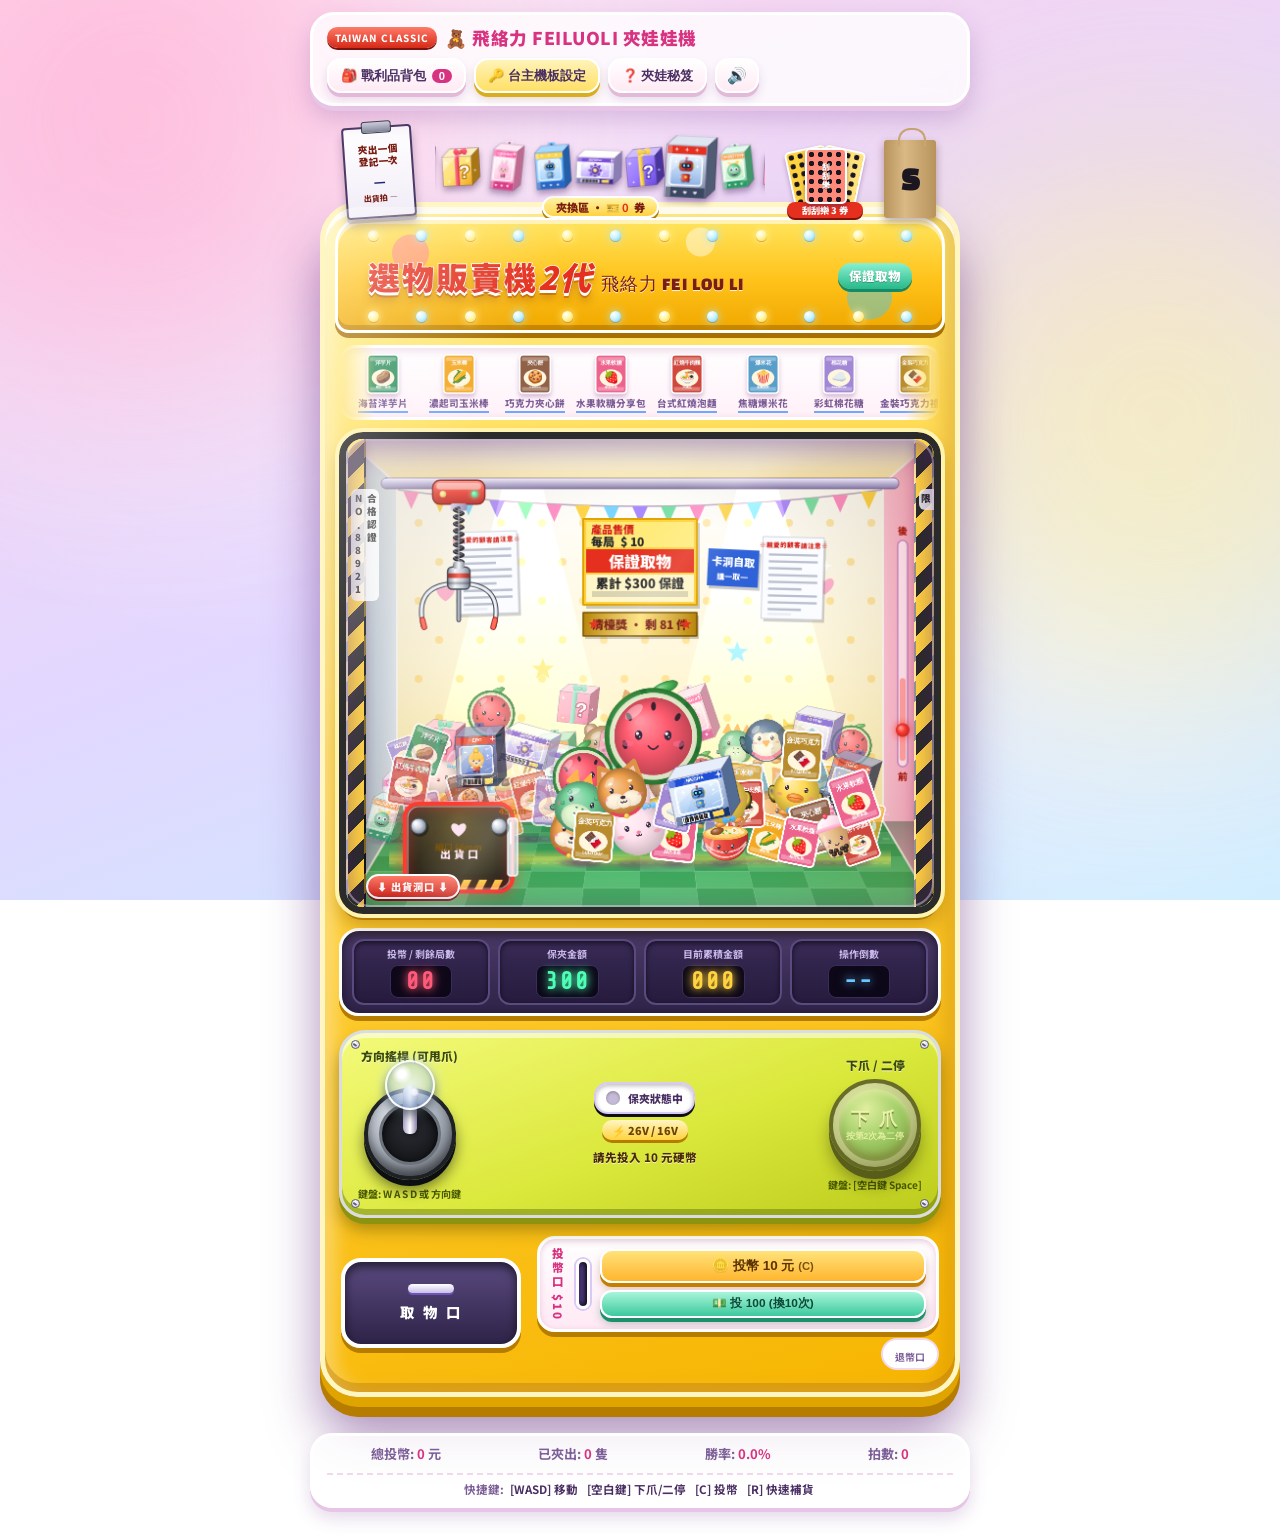
==== commit 24d2a13a: "刮刮樂改為黑點刮刮卡：刮開黑點對中獎號碼 Co-Authored-By: Claude Sonnet 5.5 <noreply@anthropic.com>" ====
--- a/index.html
+++ b/index.html
@@ -20,7 +20,7 @@
     <!-- 頂部快速工具列 -->
     <header class="top-bar">
       <div class="arcade-title">
-        <span class="badge">TAIWAN · 山崩台</span>
+        <span class="badge">TAIWAN CLASSIC</span>
         <h1>🧸 飛絡力 FEILUOLI 夾娃娃機</h1>
       </div>
       <div class="top-actions">
@@ -51,13 +51,13 @@
         </div>
         <button class="topper-shelf" id="topper-shelf" title="夾換區：用兌換券換限定品">
           <div class="shelf-items" id="shelf-items"></div>
-          <div class="shelf-sign">機頂夾換展示 · 🎫<b id="ticket-count">0</b> 券</div>
+          <div class="shelf-sign">夾換區 · 🎫<b id="ticket-count">0</b> 券</div>
         </button>
         <button class="scratch-rack" id="scratch-rack" title="刮刮樂：3 張兌換券 1 張">
-          <span class="scratch-card c1"><i>幸運刮刮樂</i></span>
-          <span class="scratch-card c2"><i>幸運刮刮樂</i></span>
-          <span class="scratch-card c3"><i>幸運刮刮樂</i></span>
-          <span class="rack-sign">刮刮樂 3 券</span><span class="scratch-top-label">遊戲集券抽好禮</span>
+          <span class="scratch-card c1"><i>刮刮樂</i></span>
+          <span class="scratch-card c2"><i>刮刮樂</i></span>
+          <span class="scratch-card c3"><i>刮刮樂</i></span>
+          <span class="rack-sign">刮刮樂 3 券</span>
         </button>
         <div class="kraft-bag"><span>S</span></div>
       </div>
@@ -266,17 +266,20 @@
         <h4 class="ex-h">🎁 夾換限定品</h4>
         <div id="exchange-grid" class="exchange-grid"></div>
 
-        <h4 class="ex-h">🎰 刮刮樂 <small>（3 張券刮一張）</small></h4>
+        <h4 class="ex-h">🎰 黑點刮刮卡 <small>（3 張券刮一張）</small></h4>
         <div class="scratch-wrap">
-          <div class="scratch-board" id="scratch-board">
-            <div class="scratch-result" id="scratch-result">按下「刮一張」開始！</div>
-            <canvas id="scratch-canvas" width="300" height="130"></canvas>
+          <div class="dot-card" id="dot-card">
+            <div class="dc-title">夾夾樂 刮刮卡</div>
+            <div class="dc-head">中獎號碼 · 刮中就有獎</div>
+            <div class="dc-wins" id="dc-wins"></div>
+            <div class="dc-grid" id="dc-grid"></div>
+            <div class="dc-status" id="dc-status">按「刮一張」開始！</div>
           </div>
           <div class="scratch-actions">
             <button class="btn-primary" id="btn-scratch-buy">🎫 刮一張 (3 券)</button>
             <button class="btn-secondary" id="btn-scratch-all" disabled>全部刮開</button>
           </div>
-          <small class="scratch-odds">獎項：加送 1 / 3 / 10 局、保夾金額 +100、大獎＝隱藏款公仔！</small>
+          <small class="scratch-odds">用滑鼠／手指刮開黑色圓點，刮出的號碼和上方「中獎號碼」一樣就中獎！</small>
         </div>
       </div>
       <div class="modal-footer">
@@ -471,8 +474,6 @@
   <script src="audio.js"></script>
   <script src="prizes.js"></script>
   <script src="physics.js"></script>
-  <script src="vendor/three.min.js"></script>
-  <script src="scene3d.js"></script>
   <script src="game.js"></script>
 </body>
 </html>
--- a/style.css
+++ b/style.css
@@ -1268,9 +1268,9 @@
   overflow: hidden;
 }
 .scratch-card i { font-style: normal; font-size: 0.5rem; font-weight: 900; color: #fff; writing-mode: vertical-rl; letter-spacing: 1px; text-shadow: 0 1px 0 rgba(0,0,0,.4); }
-.scratch-card.c1 { left: 2px; transform: rotate(-12deg); background: repeating-linear-gradient(45deg, #ff6a8a 0 6px, #ff9a5a 6px 12px); }
-.scratch-card.c2 { left: 18px; transform: rotate(0deg); background: repeating-linear-gradient(45deg, #5ad1ff 0 6px, #7a8bff 6px 12px); z-index: 1; }
-.scratch-card.c3 { left: 32px; transform: rotate(12deg); background: repeating-linear-gradient(45deg, #ffd23f 0 6px, #7be0a8 6px 12px); }
+.scratch-card.c1 { left: 2px; transform: rotate(-12deg); background: radial-gradient(circle, #1b1620 0 2.4px, transparent 3px) 0 0 / 9px 9px, #ffd23f; }
+.scratch-card.c2 { left: 18px; transform: rotate(0deg); background: radial-gradient(circle, #1b1620 0 2.4px, transparent 3px) 0 0 / 9px 9px, #ff8a7a; z-index: 1; }
+.scratch-card.c3 { left: 32px; transform: rotate(12deg); background: radial-gradient(circle, #1b1620 0 2.4px, transparent 3px) 0 0 / 9px 9px, #ffe27a; }
 .rack-sign {
   position: absolute;
   bottom: 0;
@@ -1336,32 +1336,6 @@
 .ex-btn:disabled { opacity: 0.45; cursor: not-allowed; }
 
 .scratch-wrap { display: flex; flex-direction: column; align-items: center; gap: 8px; }
-.scratch-board {
-  position: relative;
-  width: 300px;
-  max-width: 100%;
-  aspect-ratio: 300 / 130;
-  border-radius: 14px;
-  border: 4px solid #ffd23f;
-  box-shadow: 0 4px 0 #b57c00, inset 0 0 14px rgba(255, 200, 60, .6);
-  background: linear-gradient(135deg, #fff7d1, #ffe7a3);
-  overflow: hidden;
-}
-.scratch-result {
-  position: absolute;
-  inset: 0;
-  display: flex;
-  align-items: center;
-  justify-content: center;
-  gap: 8px;
-  font-size: 1.1rem;
-  font-weight: 900;
-  color: #7a1d12;
-  text-align: center;
-  padding: 6px;
-}
-.sr-icon { font-size: 2rem; }
-#scratch-canvas { position: absolute; inset: 0; width: 100%; height: 100%; touch-action: none; cursor: crosshair; transition: opacity .5s; }
 .scratch-actions { display: flex; gap: 8px; }
 .btn-primary:disabled, .btn-secondary:disabled { opacity: 0.5; cursor: not-allowed; filter: grayscale(.3); }
 .scratch-odds { color: var(--ink-soft); font-size: 0.7rem; text-align: center; }
@@ -1423,43 +1397,79 @@
   .take-stuck { font-size: 0.68rem; padding: 4px 9px; }
 }
 
-/* Interactive WebGL showcase */
-#scene-3d { position:absolute; inset:0; width:100%; height:100%; display:block; }
-.view-controls {position:absolute;top:14px;left:50%;transform:translateX(-50%);z-index:15;display:flex;gap:4px;align-items:center;padding:6px;border-radius:30px;background:rgba(34,27,54,.85);white-space:nowrap;box-shadow:0 4px 15px #33224433;}
-.view-controls span {color:#f6c95b;font:11px monospace;padding:0 8px;}
-.view-controls button {border:0;background:transparent;color:white;border-radius:20px;padding:7px 12px;cursor:pointer;font-weight:700;}
-.view-controls button.active {background:#ffd65c;color:#30233b;}
-.view-controls button:focus-visible {outline:2px solid white;}
-
-/* Full prize shelf, boxed exchange goods and tabletop scratch display. */
-.machine-topper {width:calc(100% - 28px); min-height:162px;gap:10px;margin-bottom:-8px;padding-bottom:12px;}
-.topper-shelf {max-width:380px;overflow:visible;position:relative;}
-.shelf-items {height:134px;display:grid;grid-template-columns:repeat(6,minmax(0,1fr));align-items:end;gap:3px;padding:0 6px 8px;width:100%;border-bottom:10px solid #77563b;background:linear-gradient(0deg,#d9b788 0 5px,transparent 5px);}
-.shelf-product {position:relative;display:flex;flex-direction:column;align-items:center;min-width:0;}
-.shelf-items .shelf-product img {display:block;width:64px;height:100px;max-width:135%;object-fit:contain;margin:0;transform:none;filter:drop-shadow(3px 4px 2px #46312055);}
-.shelf-product:nth-child(2n) {padding-bottom:12px;}
-.product-tag {background:#fff4cc;border:1px solid #ce8c30;color:#813e24;font-size:10px;font-weight:900;padding:1px 5px;white-space:nowrap;}
-.shelf-sign {margin-top:4px;}
-.scratch-rack {flex:none;width:100px;height:140px;background:linear-gradient(110deg,#72422d,#b58252);border:4px solid #d9b68b;border-radius:5px;box-shadow:4px 5px 0 #4b3024;}
-.scratch-card {width:42px;height:85px;bottom:27px;border-radius:2px;}
-.scratch-card:after {content:'刮開';position:absolute;bottom:9px;left:6px;right:6px;height:22px;background:linear-gradient(135deg,#c8cbd3,#eeeeef,#a4a8b3);color:#6a6a78;font-size:9px;display:grid;place-items:center;}
-.scratch-card i {font-size:9px;padding-bottom:22px;}
-.scratch-card.c1 {left:0;transform:rotate(-8deg);}.scratch-card.c2 {left:22px;}.scratch-card.c3 {left:44px;transform:rotate(8deg);}
-.scratch-top-label {position:absolute;top:4px;left:0;right:0;color:#fff3cf;font-size:8px;text-align:center;font-weight:900;}
-.rack-sign {bottom:3px;border-radius:3px;font-size:10px;}
-.clipboard {height:116px;transform:rotate(-2deg);}.kraft-bag {height:105px;}
-@media(max-width:600px){
- .machine-topper{min-height:140px;gap:5px;width:calc(100% - 18px);}
- .shelf-items{height:115px;grid-template-columns:repeat(3,minmax(0,1fr));gap:0;padding:0 3px 5px;}
- .shelf-product:nth-child(n+4){display:none;}.shelf-product:nth-child(2n){padding-bottom:8px;}
- .shelf-items .shelf-product img{display:block;width:58px;height:82px;margin:0;}
- .product-tag{font-size:8px;padding:1px 3px;}.shelf-sign{font-size:8px;padding:3px 5px;}
- .scratch-rack{width:75px;height:116px;}.scratch-card{width:32px;height:68px;bottom:25px;}
- .scratch-card.c2{left:16px;}.scratch-card.c3{left:30px;}.scratch-card i{font-size:7px;}
- .scratch-top-label{font-size:6px;}.rack-sign{font-size:8px;}.clipboard{width:48px;height:98px;}
- .kraft-bag{width:32px;height:87px;}.view-controls{top:10px;}.view-controls span{font-size:9px;padding:0 4px;}.view-controls button{padding:6px 9px;font-size:11px;}
-}
-
-.shelf-items {height:122px;}
-.shelf-items .shelf-product img {height:90px;}
-@media(max-width:600px){.shelf-items{height:110px;}.shelf-items .shelf-product img{height:80px;}}
+
+/* 黑點刮刮卡 (台灣機台最常見的款式) */
+.dot-card {
+  width: 320px;
+  max-width: 100%;
+  background: linear-gradient(180deg, #ffe45c, #ffc21a);
+  border: 4px solid #e5301f;
+  border-radius: 16px;
+  padding: 8px 10px 10px;
+  text-align: center;
+  box-shadow: 0 5px 0 #a82016, 0 10px 14px rgba(120, 30, 0, 0.3);
+}
+.dc-title {
+  font-size: 1.05rem;
+  font-weight: 900;
+  color: #fff;
+  background: #e5301f;
+  border-radius: 99px;
+  padding: 2px 0;
+  letter-spacing: 2px;
+  text-shadow: 0 2px 0 rgba(0, 0, 0, 0.3);
+}
+.dc-head { font-size: 0.72rem; font-weight: 900; color: #7a1d12; margin: 6px 0 4px; }
+.dc-wins { display: flex; justify-content: center; gap: 8px; margin-bottom: 8px; }
+.dc-win {
+  flex: 1;
+  background: #fff;
+  border: 2px solid #e5301f;
+  border-radius: 12px;
+  padding: 3px 4px;
+  display: flex;
+  flex-direction: column;
+  align-items: center;
+}
+.dc-win b { font-size: 1.5rem; line-height: 1.1; color: #e5301f; font-family: 'Share Tech Mono', monospace; }
+.dc-win span { font-size: 0.64rem; font-weight: 900; color: #5a3300; }
+
+.dc-grid {
+  display: grid;
+  grid-template-columns: repeat(4, 1fr);
+  gap: 8px;
+  background: #fff7d0;
+  border-radius: 12px;
+  padding: 10px;
+  touch-action: none;
+  box-shadow: inset 0 2px 6px rgba(150, 90, 0, 0.35);
+}
+.dc-cell {
+  position: relative;
+  aspect-ratio: 1;
+  border-radius: 50%;
+  background: #fff;
+  border: 2px solid #e0a400;
+  display: flex;
+  align-items: center;
+  justify-content: center;
+}
+.dc-num { font-size: 1.15rem; font-weight: 900; color: #1b1620; font-family: 'Share Tech Mono', monospace; }
+.dc-coat {
+  position: absolute;
+  inset: -2px;
+  width: calc(100% + 4px);
+  height: calc(100% + 4px);
+  border-radius: 50%;
+  cursor: crosshair;
+  transition: opacity 0.35s;
+}
+.dc-coat.gone { opacity: 0; pointer-events: none; }
+.dc-cell.hit {
+  background: #fff3a0;
+  border-color: #e5301f;
+  box-shadow: 0 0 0 3px #e5301f, 0 0 14px #ffd23f;
+  animation: btn-pulse 0.8s ease-in-out infinite;
+}
+.dc-cell.hit .dc-num { color: #e5301f; }
+.dc-status { margin-top: 8px; min-height: 1.3em; font-size: 0.8rem; font-weight: 900; color: #7a1d12; }
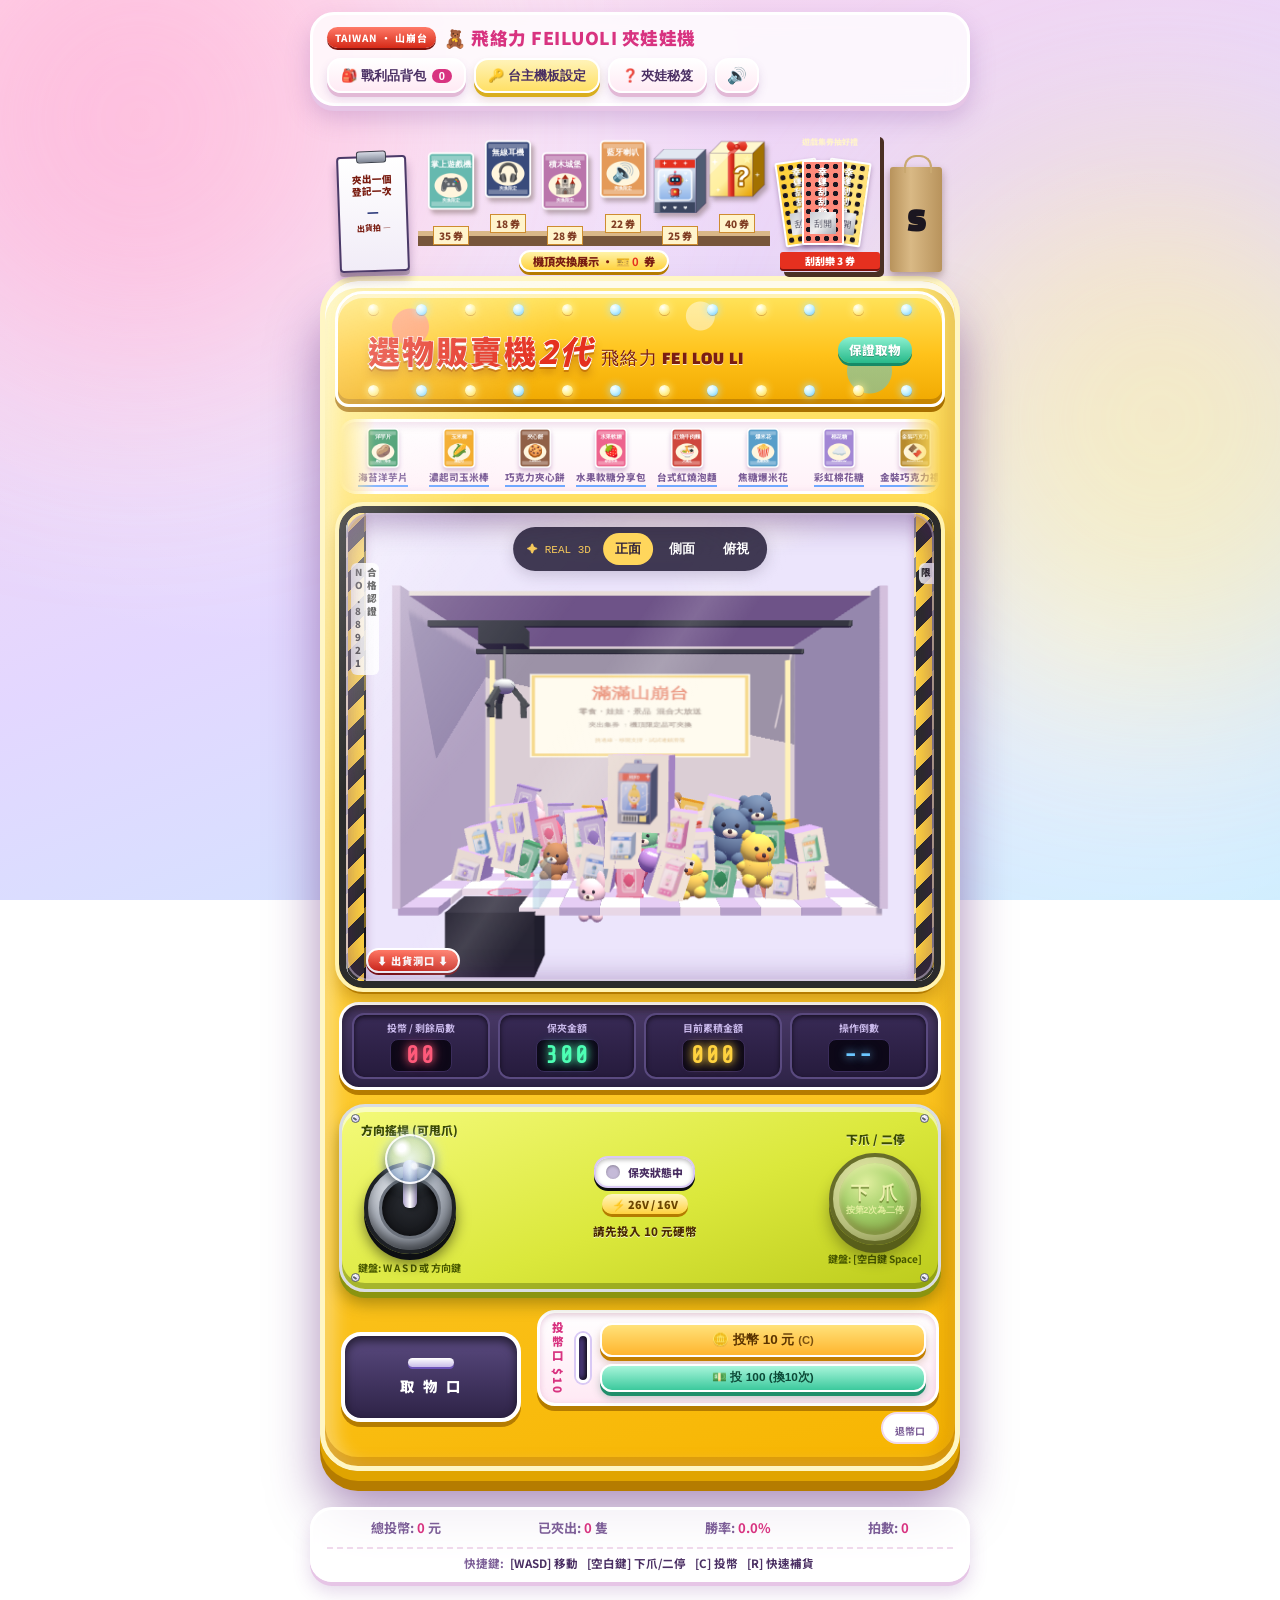
==== commit fde7dc0e: "合併遠端的 3D 展示與密集獎品堆更新 Co-Authored-By: Claude Sonnet 5.5 <noreply@anthropic.com>  # Conflicts: #	style." ====
--- a/index.html
+++ b/index.html
@@ -20,7 +20,7 @@
     <!-- 頂部快速工具列 -->
     <header class="top-bar">
       <div class="arcade-title">
-        <span class="badge">TAIWAN CLASSIC</span>
+        <span class="badge">TAIWAN · 山崩台</span>
         <h1>🧸 飛絡力 FEILUOLI 夾娃娃機</h1>
       </div>
       <div class="top-actions">
@@ -51,13 +51,13 @@
         </div>
         <button class="topper-shelf" id="topper-shelf" title="夾換區：用兌換券換限定品">
           <div class="shelf-items" id="shelf-items"></div>
-          <div class="shelf-sign">夾換區 · 🎫<b id="ticket-count">0</b> 券</div>
+          <div class="shelf-sign">機頂夾換展示 · 🎫<b id="ticket-count">0</b> 券</div>
         </button>
         <button class="scratch-rack" id="scratch-rack" title="刮刮樂：3 張兌換券 1 張">
-          <span class="scratch-card c1"><i>刮刮樂</i></span>
-          <span class="scratch-card c2"><i>刮刮樂</i></span>
-          <span class="scratch-card c3"><i>刮刮樂</i></span>
-          <span class="rack-sign">刮刮樂 3 券</span>
+          <span class="scratch-card c1"><i>幸運刮刮樂</i></span>
+          <span class="scratch-card c2"><i>幸運刮刮樂</i></span>
+          <span class="scratch-card c3"><i>幸運刮刮樂</i></span>
+          <span class="rack-sign">刮刮樂 3 券</span><span class="scratch-top-label">遊戲集券抽好禮</span>
         </button>
         <div class="kraft-bag"><span>S</span></div>
       </div>
@@ -474,6 +474,8 @@
   <script src="audio.js"></script>
   <script src="prizes.js"></script>
   <script src="physics.js"></script>
+  <script src="vendor/three.min.js"></script>
+  <script src="scene3d.js"></script>
   <script src="game.js"></script>
 </body>
 </html>
--- a/style.css
+++ b/style.css
@@ -1473,3 +1473,43 @@
 }
 .dc-cell.hit .dc-num { color: #e5301f; }
 .dc-status { margin-top: 8px; min-height: 1.3em; font-size: 0.8rem; font-weight: 900; color: #7a1d12; }
+/* Interactive WebGL showcase */
+#scene-3d { position:absolute; inset:0; width:100%; height:100%; display:block; }
+.view-controls {position:absolute;top:14px;left:50%;transform:translateX(-50%);z-index:15;display:flex;gap:4px;align-items:center;padding:6px;border-radius:30px;background:rgba(34,27,54,.85);white-space:nowrap;box-shadow:0 4px 15px #33224433;}
+.view-controls span {color:#f6c95b;font:11px monospace;padding:0 8px;}
+.view-controls button {border:0;background:transparent;color:white;border-radius:20px;padding:7px 12px;cursor:pointer;font-weight:700;}
+.view-controls button.active {background:#ffd65c;color:#30233b;}
+.view-controls button:focus-visible {outline:2px solid white;}
+
+/* Full prize shelf, boxed exchange goods and tabletop scratch display. */
+.machine-topper {width:calc(100% - 28px); min-height:162px;gap:10px;margin-bottom:-8px;padding-bottom:12px;}
+.topper-shelf {max-width:380px;overflow:visible;position:relative;}
+.shelf-items {height:134px;display:grid;grid-template-columns:repeat(6,minmax(0,1fr));align-items:end;gap:3px;padding:0 6px 8px;width:100%;border-bottom:10px solid #77563b;background:linear-gradient(0deg,#d9b788 0 5px,transparent 5px);}
+.shelf-product {position:relative;display:flex;flex-direction:column;align-items:center;min-width:0;}
+.shelf-items .shelf-product img {display:block;width:64px;height:100px;max-width:135%;object-fit:contain;margin:0;transform:none;filter:drop-shadow(3px 4px 2px #46312055);}
+.shelf-product:nth-child(2n) {padding-bottom:12px;}
+.product-tag {background:#fff4cc;border:1px solid #ce8c30;color:#813e24;font-size:10px;font-weight:900;padding:1px 5px;white-space:nowrap;}
+.shelf-sign {margin-top:4px;}
+.scratch-rack {flex:none;width:100px;height:140px;background:linear-gradient(110deg,#72422d,#b58252);border:4px solid #d9b68b;border-radius:5px;box-shadow:4px 5px 0 #4b3024;}
+.scratch-card {width:42px;height:85px;bottom:27px;border-radius:2px;}
+.scratch-card:after {content:'刮開';position:absolute;bottom:9px;left:6px;right:6px;height:22px;background:linear-gradient(135deg,#c8cbd3,#eeeeef,#a4a8b3);color:#6a6a78;font-size:9px;display:grid;place-items:center;}
+.scratch-card i {font-size:9px;padding-bottom:22px;}
+.scratch-card.c1 {left:0;transform:rotate(-8deg);}.scratch-card.c2 {left:22px;}.scratch-card.c3 {left:44px;transform:rotate(8deg);}
+.scratch-top-label {position:absolute;top:4px;left:0;right:0;color:#fff3cf;font-size:8px;text-align:center;font-weight:900;}
+.rack-sign {bottom:3px;border-radius:3px;font-size:10px;}
+.clipboard {height:116px;transform:rotate(-2deg);}.kraft-bag {height:105px;}
+@media(max-width:600px){
+ .machine-topper{min-height:140px;gap:5px;width:calc(100% - 18px);}
+ .shelf-items{height:115px;grid-template-columns:repeat(3,minmax(0,1fr));gap:0;padding:0 3px 5px;}
+ .shelf-product:nth-child(n+4){display:none;}.shelf-product:nth-child(2n){padding-bottom:8px;}
+ .shelf-items .shelf-product img{display:block;width:58px;height:82px;margin:0;}
+ .product-tag{font-size:8px;padding:1px 3px;}.shelf-sign{font-size:8px;padding:3px 5px;}
+ .scratch-rack{width:75px;height:116px;}.scratch-card{width:32px;height:68px;bottom:25px;}
+ .scratch-card.c2{left:16px;}.scratch-card.c3{left:30px;}.scratch-card i{font-size:7px;}
+ .scratch-top-label{font-size:6px;}.rack-sign{font-size:8px;}.clipboard{width:48px;height:98px;}
+ .kraft-bag{width:32px;height:87px;}.view-controls{top:10px;}.view-controls span{font-size:9px;padding:0 4px;}.view-controls button{padding:6px 9px;font-size:11px;}
+}
+
+.shelf-items {height:122px;}
+.shelf-items .shelf-product img {height:90px;}
+@media(max-width:600px){.shelf-items{height:110px;}.shelf-items .shelf-product img{height:80px;}}
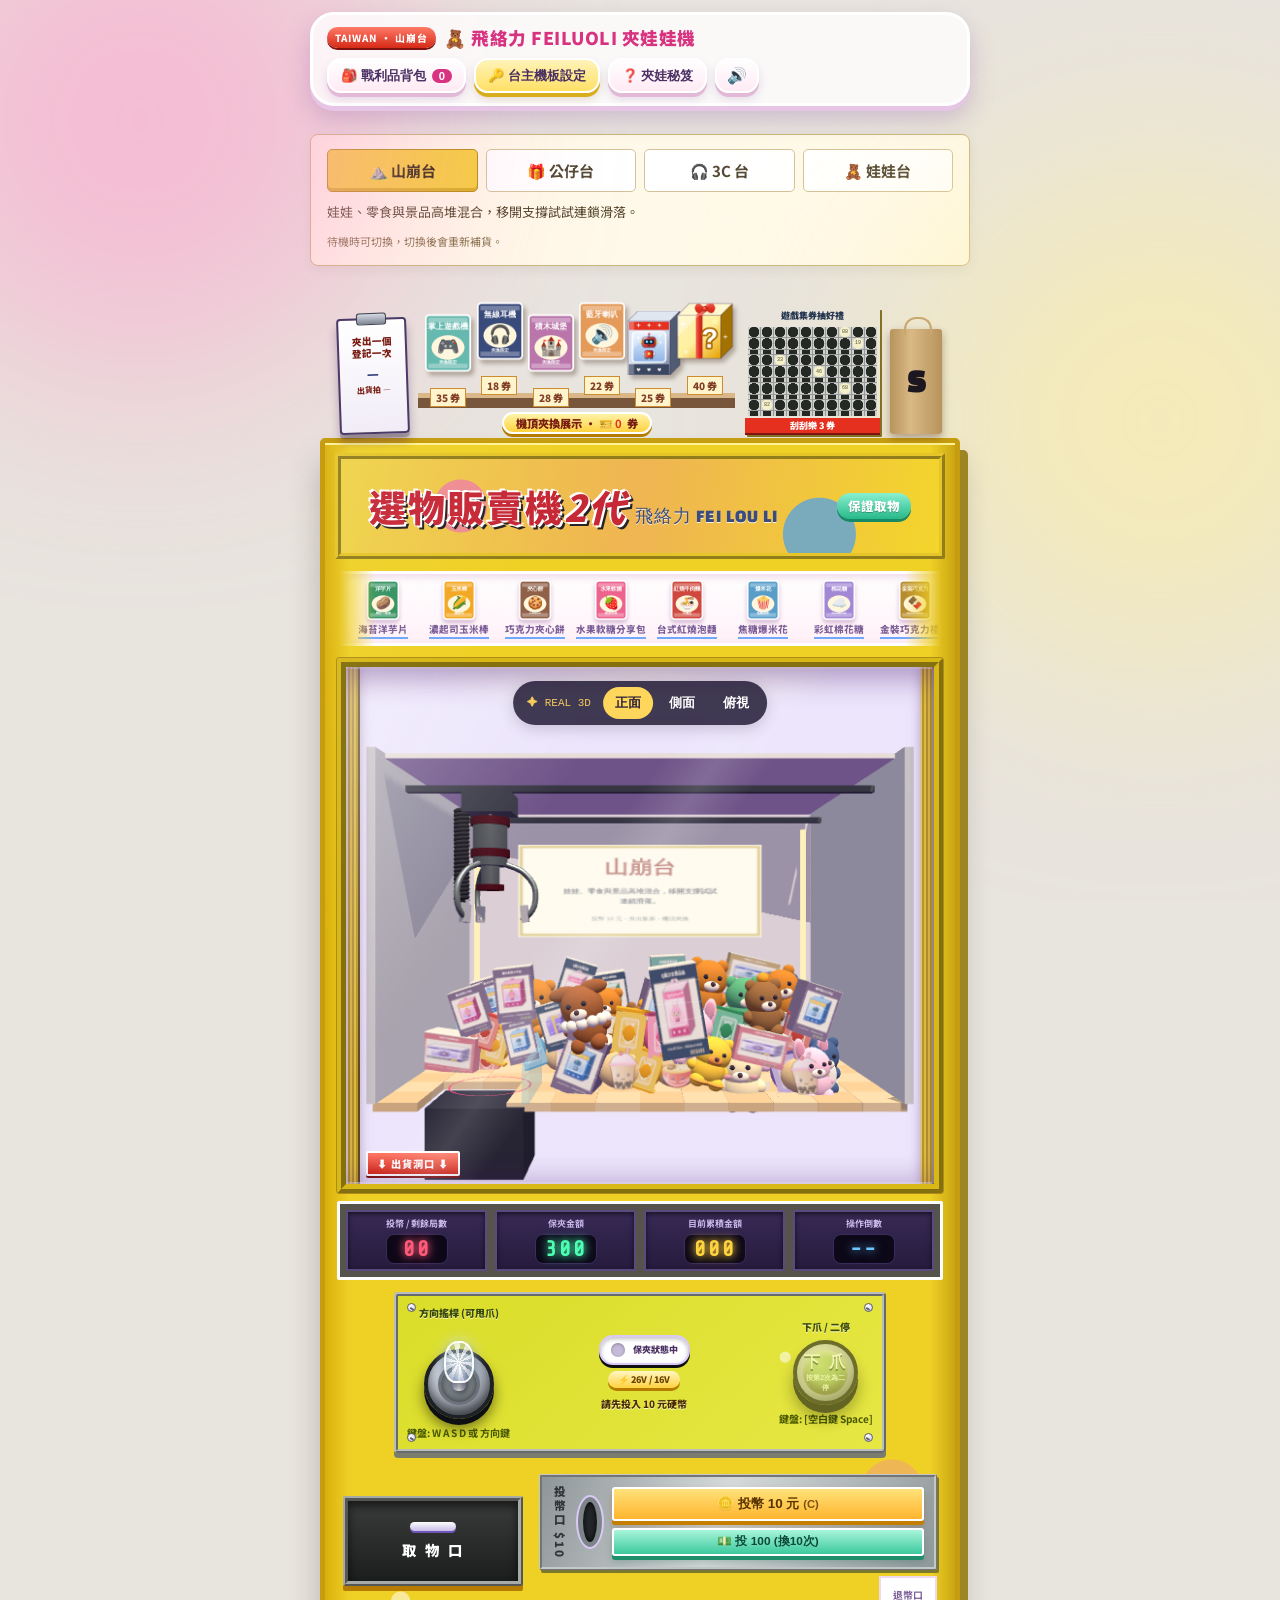
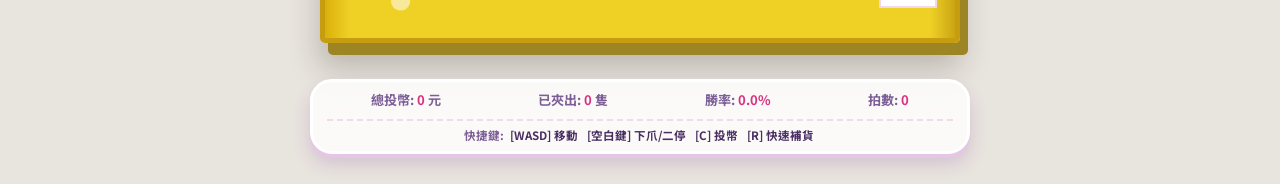
==== commit 0fc35e74: "Add avalanche figure electronics and plush machine modes" ====
--- a/index.html
+++ b/index.html
@@ -39,6 +39,12 @@
       </div>
     </header>
 
+    <nav class="mode-selector" aria-label="機台模式">
+      <div class="mode-buttons" id="mode-buttons"></div>
+      <p id="mode-description"></p>
+      <small id="mode-hint">待機時可切換，切換後會重新補貨。</small>
+    </nav>
+
     <!-- 夾娃娃機台本體 (經典飛絡力亮黃色機殼) -->
     <main class="machine-wrapper">
       <!-- 機頂擺設：夾換品、刮刮樂、夾出登記板、牛皮紙袋 (實機常見) -->
--- a/style.css
+++ b/style.css
@@ -1513,3 +1513,30 @@
 .shelf-items {height:122px;}
 .shelf-items .shelf-product img {height:90px;}
 @media(max-width:600px){.shelf-items{height:110px;}.shelf-items .shelf-product img{height:80px;}}
+
+/* Photo reference: squared powder-coated cabinet and brushed hardware. */
+body {background:#e8e4de;}
+.feiluoli-cabinet {border:5px solid #c69d10;border-radius:5px;background:linear-gradient(90deg,#dab00b,#efd126 4%,#efd126 96%,#cba513);box-shadow:inset 0 2px #fff293,8px 12px 0 #9e8524,0 24px 30px #30291940;}
+.feiluoli-cabinet::before{opacity:.15;}
+.machine-marquee {border-radius:2px;border:6px ridge #e5c529;margin:10px 10px 0;box-shadow:none;padding:14px 12px;background:radial-gradient(circle at 20% 50%,#ef8d91 0 26px,transparent 27px),radial-gradient(circle at 80% 80%,#7aabbc 0 36px,transparent 37px),linear-gradient(100deg,#f0d347,#efb552,#f3d52b);}
+.led-strip {display:none;}.brand-chinese {color:#c72836;text-shadow:2px 2px #fff,-2px -2px #fff,4px 4px #292324;font-size:2.3rem;}.brand-english{color:#3a4d7e;}
+.prize-ticker{border-radius:0;margin-bottom:0;}
+.machine-showcase {border-radius:2px;border:9px ridge #d8b817;outline:1px solid #ad8b18;margin:12px 12px 0;box-shadow:none;aspect-ratio:600/530;}
+.cabinet-pillar {background:repeating-linear-gradient(90deg,#c3a221 0 2px,#edce43 2px 4px);width:14px;}.pillar-label{display:none;}
+.machine-dashboard{border-radius:2px;box-shadow:none;background:#55534b;padding:6px;margin:8px 12px 0;}.meter-box{border-radius:2px;}.meter-title{font-size:9px;}.segment-display{font-size:1.35rem;}
+.machine-console{width:78%;align-self:center;padding:12px 0 0;}.console-plate{border-radius:4px;border:4px ridge #b9bdbe;background:radial-gradient(circle at 80% 40%,#fff8 0 5px,transparent 6px),linear-gradient(140deg,#dadd28,#e7e744);box-shadow:0 5px #7b7c70; padding:9px;}.control-label{font-size:10px;}.status-section{max-width:110px;}.action-status-text{font-size:10px;}.joystick-base{width:70px;height:70px;margin-top:8px;}.joystick-pad{width:42px;height:42px;background:linear-gradient(#b9c1c3,#666e72);}.joystick-ball{width:30px;height:42px;border-radius:45% 45% 38% 38%;background:repeating-conic-gradient(from 20deg,#ffffffcc 0 18deg,#b8d0d377 18deg 36deg);}.arcade-big-button{width:65px;height:65px;}.btn-cap{background:radial-gradient(circle at 35% 30%,#a8ee37,#5cad09);}.btn-text{font-size:1rem;}.btn-subtext{font-size:7px;}.voltage-chip{font-size:9px;}.guarantee-text{font-size:9px;}
+.machine-lower{padding:18px 18px 28px;}.coin-slot-housing{border-radius:2px;background:linear-gradient(110deg,#8e9699,#d5d9d9 45%,#919a9c);border:3px ridge #c4c8c9;box-shadow:2px 3px #7c782d;}.coin-slot-slit{width:24px;border-radius:50%;background:#24282a;border:5px solid #7d8588;}.coin-slot-sign{color:#303536;}.coin-return-slot{border-radius:1px;}.chute-flap{border-radius:2px;border:5px ridge #a7aba8;background:linear-gradient(#393c3a,#1b1e1c);}.coin-btn{border-radius:3px;}.chute-marker-label{border-radius:2px;}
+.scratch-rack{width:135px;height:127px;background:#e5e6e5;border:6px solid #273859;border-radius:1px;box-shadow:2px 3px #847224;}.scratch-rack .scratch-card{display:none;}.scratch-top-label{color:#263751;font-size:9px;top:2px;}.rack-sign{bottom:1px;border-radius:0;font-size:9px;}.scratch-dot-grid{display:grid;grid-template-columns:repeat(10,1fr);position:absolute;top:20px;left:3px;right:3px;bottom:18px;background:#999;gap:1px;}.scratch-dot-grid i{display:grid;place-items:center;background:radial-gradient(circle,#252924 0 65%,#d0d3cd 68%);font:5px monospace;color:#4d513c;}.scratch-dot-grid i.revealed{background:radial-gradient(circle,#f5f0c9 0 65%,#d0d3cd 68%);}
+@media(max-width:600px){.brand-chinese{font-size:1.7rem;}.machine-console{width:92%;}.console-plate{padding:8px 5px;gap:4px;}.control-label{font-size:8px;}.status-section{max-width:100px;}.joystick-base{width:60px;height:64px;}.machine-showcase{margin:9px 8px 0;border-width:7px;}.scratch-rack{width:85px;height:106px;border-width:4px;}.scratch-top-label{font-size:6px;}.scratch-dot-grid{top:15px;bottom:17px;left:1px;right:1px;}.scratch-dot-grid i{font-size:4px;}.shelf-items{grid-template-columns:repeat(2,minmax(0,1fr));}.shelf-product:nth-child(n+3){display:none;}.shelf-sign{font-size:7px;}.machine-lower{padding:14px 10px 22px;}.coin-slot-housing{padding:6px;gap:5px;}.coin-slot-sign{font-size:9px;}}
+.joystick-stick {bottom:24px;height:32px;left:calc(50% - 7px);}.joystick-ball {top:-18px;left:-8px;}
+.console-plate {min-height:155px;}.joystick-section .control-label {margin-bottom:15px;}
+.machine-lower {min-height:185px;background:radial-gradient(circle at 12% 80%,#fff8 0 9px,transparent 10px),radial-gradient(circle at 90% 20%,#efb655 0 30px,transparent 31px);}
+@media(max-width:600px){.console-plate{min-height:150px;}.machine-lower{min-height:165px;}}
+
+.mode-selector {max-width:660px;width:100%;padding:14px 16px;margin:12px auto 18px;border:1px solid #cbb77a;border-radius:8px;background:#fff9e9;color:#54452b;box-shadow:0 4px 12px #543c1715;}
+.mode-buttons {display:grid;grid-template-columns:repeat(4,1fr);gap:8px;}
+.mode-buttons button {font:700 15px 'Noto Sans TC',sans-serif;border:1px solid #d4c298;border-radius:5px;background:#fff;padding:10px 5px;color:#554a35;cursor:pointer;}
+.mode-buttons button.active {background:#f5ce3d;border-color:#b58b14;color:#332711;box-shadow:inset 0 -3px #d7af23;}
+.mode-buttons button:disabled {cursor:default;opacity:.65;}.mode-buttons button:focus-visible{outline:3px solid #835da7;outline-offset:2px;}
+#mode-description {font-size:13px;line-height:1.6;margin:10px 0 4px;}#mode-hint{font-size:11px;color:#846f49;}
+@media(max-width:600px){.mode-selector{width:calc(100% - 20px);padding:10px;}.mode-buttons{gap:5px;}.mode-buttons button{font-size:12px;padding:9px 2px;}#mode-description{font-size:12px;}}
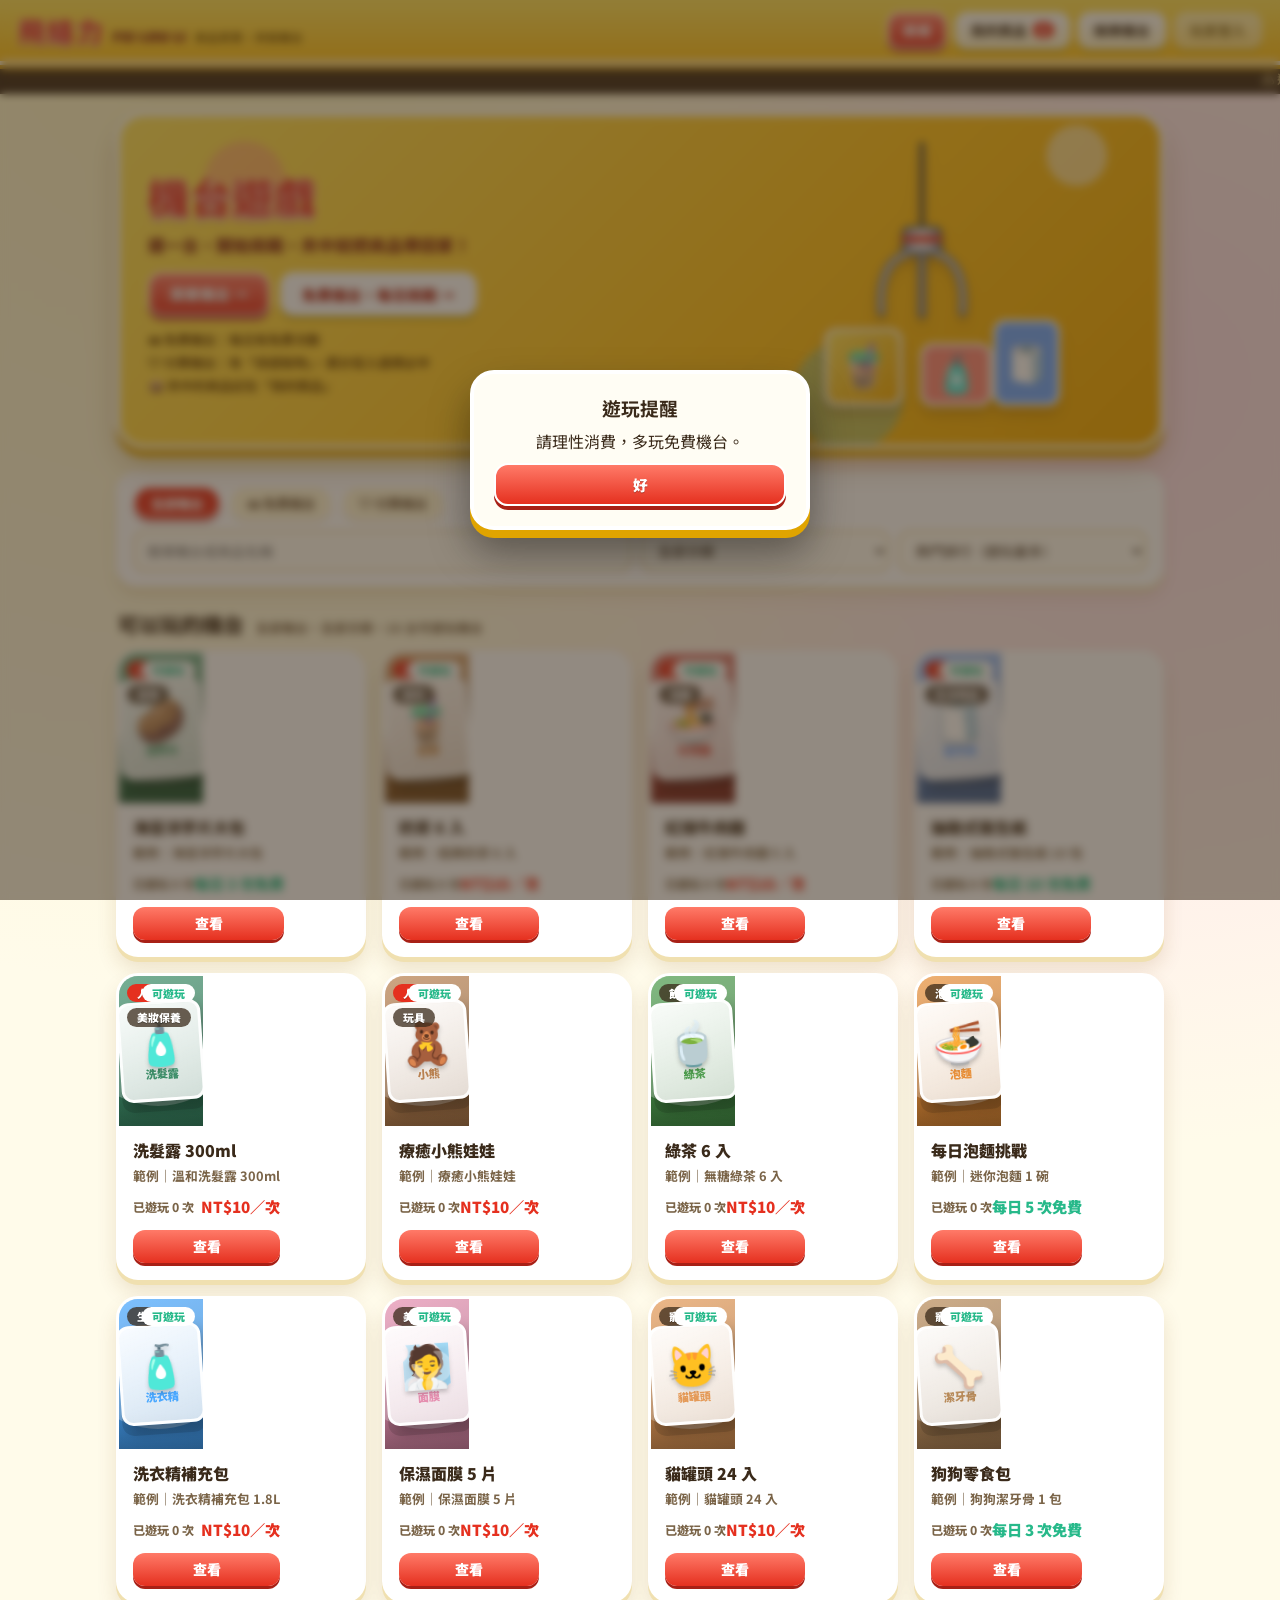
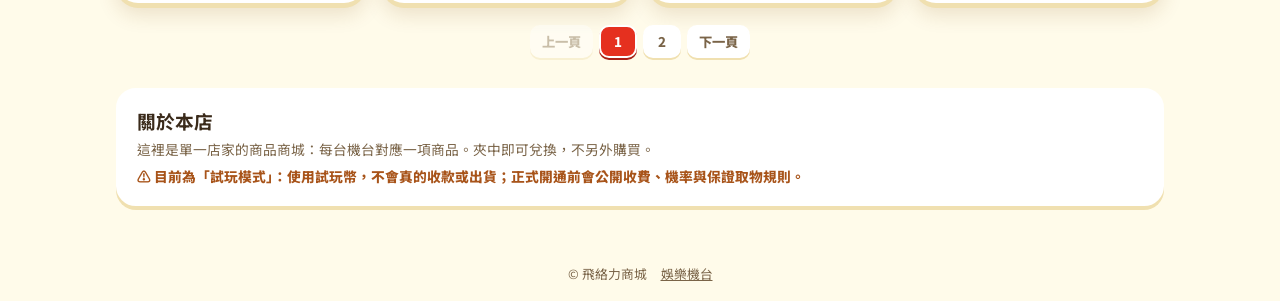
==== commit 989499fc: "新增商城首頁（機台列表/分類/排行）；遊戲移到 play.html，依機台帶入商品、免費次數與我的獎品 Co-Authored-By: Claude Sonnet 5.5 <noreply@anthr" ====
--- a/index.html
+++ b/index.html
@@ -2,486 +2,140 @@
 <html lang="zh-TW">
 <head>
   <meta charset="UTF-8">
-  <meta name="viewport" content="width=device-width, initial-scale=1.0, maximum-scale=1.0, user-scalable=no">
-  <title>飛絡力 夾娃娃機 (Fei Lou Li Claw Machine)</title>
-  <link rel="stylesheet" href="style.css">
+  <meta name="viewport" content="width=device-width, initial-scale=1.0">
+  <title>飛絡力商城｜商品買賣與夾娃娃機台</title>
+  <meta name="description" content="挑一台機台，夾中就把商品帶回家。免費機台每日有免費次數。">
+  <link rel="stylesheet" href="mall.css">
   <link rel="preconnect" href="https://fonts.googleapis.com">
   <link rel="preconnect" href="https://fonts.gstatic.com" crossorigin>
-  <link href="https://fonts.googleapis.com/css2?family=Changa+One&family=Noto+Sans+TC:wght@400;700;900&family=Share+Tech+Mono&display=swap" rel="stylesheet">
+  <link href="https://fonts.googleapis.com/css2?family=Changa+One&family=Noto+Sans+TC:wght@400;700;900&display=swap" rel="stylesheet">
 </head>
 <body>
-  <div class="arcade-room">
-    <!-- 背景裝飾與霓虹夜市氛圍 -->
-    <div class="ambient-lights">
-      <div class="ambient-glow left"></div>
-      <div class="ambient-glow right"></div>
-    </div>
+  <header class="mall-header">
+    <a class="brand" href="index.html">
+      <span class="brand-zh">飛絡力</span><span class="brand-en">FEI LOU LI</span>
+      <small>商品買賣・夾娃機台</small>
+    </a>
+    <nav class="mall-nav">
+      <a class="nav-btn active" href="index.html">商城</a>
+      <button class="nav-btn" id="btn-myprizes">我的獎品 <span class="nav-badge" id="myprizes-badge">0</span></button>
+      <a class="nav-btn" href="play.html" title="不挑商品，純娛樂模式">娛樂機台</a>
+      <button class="nav-btn ghost" disabled title="會員登入即將開放">玩家登入</button>
+    </nav>
+  </header>
 
-    <!-- 頂部快速工具列 -->
-    <header class="top-bar">
-      <div class="arcade-title">
-        <span class="badge">TAIWAN · 山崩台</span>
-        <h1>🧸 飛絡力 FEILUOLI 夾娃娃機</h1>
-      </div>
-      <div class="top-actions">
-        <button id="btn-collection" class="tool-btn" title="查看夾到的戰利品">
-          🎒 戰利品背包 <span id="collection-badge" class="badge-count">0</span>
-        </button>
-        <button id="btn-owner-mode" class="tool-btn warning" title="打開台主微調後台">
-          🔑 台主機板設定
-        </button>
-        <button id="btn-help" class="tool-btn" title="操作說明與夾娃秘技">
-          ❓ 夾娃秘笈
-        </button>
-        <button id="btn-sound-toggle" class="tool-btn icon-only" title="聲音開關">
-          🔊
-        </button>
-      </div>
-    </header>
-
-    <nav class="mode-selector" aria-label="機台模式">
-      <div class="mode-buttons" id="mode-buttons"></div>
-      <p id="mode-description"></p>
-      <small id="mode-hint">待機時可切換，切換後會重新補貨。</small>
-    </nav>
-
-    <!-- 夾娃娃機台本體 (經典飛絡力亮黃色機殼) -->
-    <main class="machine-wrapper">
-      <!-- 機頂擺設：夾換品、刮刮樂、夾出登記板、牛皮紙袋 (實機常見) -->
-      <div class="machine-topper" id="machine-topper">
-        <div class="clipboard" id="clipboard" title="夾出登記板">
-          <div class="clip-top"></div>
-          <div class="clip-title">夾出一個<br>登記一次</div>
-          <div class="clip-tally" id="clip-tally">—</div>
-          <div class="clip-beats" id="clip-beats">出貨拍 —</div>
-        </div>
-        <button class="topper-shelf" id="topper-shelf" title="夾換區：用兌換券換限定品">
-          <div class="shelf-items" id="shelf-items"></div>
-          <div class="shelf-sign">機頂夾換展示 · 🎫<b id="ticket-count">0</b> 券</div>
-        </button>
-        <button class="scratch-rack" id="scratch-rack" title="刮刮樂：3 張兌換券 1 張">
-          <span class="scratch-card c1"><i>幸運刮刮樂</i></span>
-          <span class="scratch-card c2"><i>幸運刮刮樂</i></span>
-          <span class="scratch-card c3"><i>幸運刮刮樂</i></span>
-          <span class="rack-sign">刮刮樂 3 券</span><span class="scratch-top-label">遊戲集券抽好禮</span>
-        </button>
-        <div class="kraft-bag"><span>S</span></div>
-      </div>
-
-      <div class="claw-machine feiluoli-cabinet">
-        
-        <!-- 頂部招牌燈箱 (Marquee) -->
-        <div class="machine-marquee">
-          <div class="led-strip top">
-            <span class="led"></span><span class="led"></span><span class="led"></span>
-            <span class="led"></span><span class="led"></span><span class="led"></span>
-            <span class="led"></span><span class="led"></span><span class="led"></span>
-            <span class="led"></span><span class="led"></span><span class="led"></span>
-          </div>
-          <div class="marquee-sign">
-            <div class="logo-wrap">
-              <span class="brand-chinese">選物販賣機<em>2代</em></span>
-              <span class="brand-english">飛絡力 FEI LOU LI</span>
-            </div>
-            <div class="marquee-subtitle">
-              <span class="pill-guarantee" id="marquee-guarantee-pill">保證取物</span>
-            </div>
-          </div>
-          <div class="led-strip bottom">
-            <span class="led"></span><span class="led"></span><span class="led"></span>
-            <span class="led"></span><span class="led"></span><span class="led"></span>
-            <span class="led"></span><span class="led"></span><span class="led"></span>
-            <span class="led"></span><span class="led"></span><span class="led"></span>
-          </div>
-        </div>
-
-        <!-- 本機獎品跑馬展示條 (由 game.js 以獎品圖鑑填入) -->
-        <div class="prize-ticker" aria-label="本機獎品">
-          <div class="ticker-track" id="ticker-track"></div>
-        </div>
-
-        <!-- 機身中間：壓克力透明玻璃展示窗 (櫥窗區) -->
-        <div class="machine-showcase">
-          <!-- 櫥窗邊框與反射層 -->
-          <div class="glass-reflection-overlay"></div>
-          <div class="cabinet-pillar left">
-            <div class="pillar-label">合格認證 NO.88921</div>
-          </div>
-          <div class="cabinet-pillar right">
-            <div class="pillar-label">投幣十元 歡樂無限</div>
-          </div>
-
-          <!-- 頂部聚光燈與軌道裝飾 -->
-          <div class="ceiling-light"></div>
-
-          <!-- 遊戲核心畫布 (Canvas) -->
-          <canvas id="game-canvas" width="600" height="480"></canvas>
-
-          <!-- 洞口標示與壓克力擋板立牌 (左下角出貨口) -->
-          <div class="chute-marker-label">
-            <span>⬇ 出貨洞口 ⬇</span>
-          </div>
-
-          <button id="btn-take-stuck" class="take-stuck hidden">🔧 卡洞自取 · 2 局</button>
-
-          <!-- 成功出貨時的特效層 (Confetti & Win Toast) -->
-          <div id="win-overlay" class="win-overlay hidden">
-            <div class="win-card" id="win-card">
-              <div class="win-sparkles">✨ 🎉 ✨</div>
-              <h2 id="win-title" class="win-title">恭喜出貨！</h2>
-              <div class="win-prize-stage">
-                <div id="win-prize-preview" class="win-prize-preview"></div>
-              </div>
-              <div id="win-rarity" class="win-rarity"></div>
-              <p id="win-prize-name" class="win-prize-name">泰迪小熊</p>
-              <p id="win-prize-desc" class="win-prize-desc"></p>
-              <div class="win-stats">
-                <span id="win-spent">花費: 10 元</span>
-                <span id="win-guaranteed-tag" class="tag-badge">技術取物</span>
-              </div>
-              <div class="win-actions">
-                <button id="btn-open-blind" class="btn-primary pulse hidden">🎁 拆開盲盒</button>
-                <button id="btn-collect-prize" class="btn-primary pulse">放入背包</button>
-              </div>
-            </div>
-          </div>
-        </div>
-
-        <!-- 經典飛絡力：LED 數碼顯示排 (Digital Displays) -->
-        <div class="machine-dashboard">
-          <div class="meter-box">
-            <span class="meter-title">投幣 / 剩餘局數</span>
-            <div class="segment-display red" id="disp-credits">00</div>
-          </div>
-          <div class="meter-box">
-            <span class="meter-title">保夾金額</span>
-            <div class="segment-display green" id="disp-guarantee">300</div>
-          </div>
-          <div class="meter-box">
-            <span class="meter-title">目前累積金額</span>
-            <div class="segment-display yellow" id="disp-accumulated">000</div>
-          </div>
-          <div class="meter-box">
-            <span class="meter-title">操作倒數</span>
-            <div class="segment-display blue" id="disp-timer">--</div>
-          </div>
-        </div>
-
-        <!-- 斜切面控制台 (Control Deck) -->
-        <div class="machine-console">
-          <div class="console-plate">
-            <!-- 裝飾螺絲釘 -->
-            <span class="screw top-left"></span>
-            <span class="screw top-right"></span>
-            <span class="screw btm-left"></span>
-            <span class="screw btm-right"></span>
-
-            <!-- 控制台左側：經典八向搖桿 -->
-            <div class="control-section joystick-section">
-              <div class="control-label">方向搖桿 (可甩爪)</div>
-              <div class="joystick-base" id="joystick-base">
-                <div class="joystick-pad"></div>
-                <div class="joystick-crystal"></div>
-                <div class="joystick-stick" id="joystick-stick">
-                  <div class="joystick-ball" id="joystick-ball"></div>
-                </div>
-              </div>
-              <div class="joystick-hint">鍵盤: W A S D 或 方向鍵</div>
-            </div>
-
-            <!-- 控制台中央：機台指示燈與下爪狀態 -->
-            <div class="control-section status-section">
-              <div class="guarantee-lamp-box" id="guarantee-lamp-box">
-                <div class="guarantee-bulb" id="guarantee-bulb"></div>
-                <span class="guarantee-text">保夾狀態中</span>
-              </div>
-              <div class="voltage-chip" title="抓取電壓 / 搬運電壓 (台主可調整)">⚡ <span id="disp-voltage">26V / 16V</span></div>
-              <div class="action-status-text" id="action-status-text">
-                請先投入 10 元硬幣
-              </div>
-            </div>
-
-            <!-- 控制台右側：巨大下爪按鈕 (支援二停！) -->
-            <div class="control-section button-section">
-              <div class="control-label">下爪 / 二停</div>
-              <button id="btn-drop" class="arcade-big-button" disabled>
-                <span class="btn-cap">
-                  <span class="btn-text">下 爪</span>
-                  <span class="btn-subtext">按第2次為二停</span>
-                </span>
-              </button>
-              <div class="button-hint">鍵盤: [空白鍵 Space]</div>
-            </div>
-          </div>
-        </div>
-
-        <!-- 機身下半部：投幣孔與退幣口、左側取出門 -->
-        <div class="machine-lower">
-          <!-- 左側取物口 (Prize Chute Flap) -->
-          <div class="chute-exit-panel">
-            <div class="chute-flap" id="chute-flap">
-              <div class="flap-handle"></div>
-              <span class="flap-text">取 物 口</span>
-            </div>
-          </div>
-
-          <!-- 右側投幣機構 (Coin Mech) -->
-          <div class="coin-mechanism">
-            <div class="coin-slot-housing">
-              <div class="coin-slot-sign">投幣口 $10</div>
-              <div class="coin-slot-slit" id="coin-slot-slit" title="點擊投幣 10 元"></div>
-              <div class="coin-actions">
-                <button id="btn-insert-coin" class="coin-btn">
-                  🪙 投幣 10 元 <span class="hotkey">(C)</span>
-                </button>
-                <button id="btn-insert-100" class="coin-btn secondary">
-                  💵 投 100 (換10次)
-                </button>
-              </div>
-            </div>
-            <div class="coin-return-slot">
-              <span class="return-text">退幣口</span>
-            </div>
-          </div>
-        </div>
-
-      </div>
-    </main>
-
-    <!-- 底部操作快捷鍵提示與統計資訊 -->
-    <footer class="bottom-stats">
-      <div class="stat-item">總投幣: <b id="stat-total-coins">0</b> 元</div>
-      <div class="stat-item">已夾出: <b id="stat-prizes-won">0</b> 隻</div>
-      <div class="stat-item">勝率: <b id="stat-win-rate">0.0%</b></div>
-      <div class="stat-item">拍數: <b id="stat-beat">0</b></div>
-      <div class="stat-item quick-keys">快捷鍵: <b>[WASD] 移動</b> <b>[空白鍵] 下爪/二停</b> <b>[C] 投幣</b> <b>[R] 快速補貨</b></div>
-    </footer>
+  <div class="notice-bar" role="note">
+    <span>⚠ 遊玩前請先看清楚該機台的規則與保證取物金額；請理性消費，多玩免費機台。</span>
   </div>
 
-  <!-- 彈出視窗：夾換區 & 刮刮樂 -->
-  <div id="modal-exchange" class="modal-backdrop hidden">
-    <div class="modal-window">
-      <div class="modal-header">
-        <h3>🎫 夾換區 &amp; 刮刮樂</h3>
-        <button class="modal-close" id="btn-close-exchange">&times;</button>
+  <main class="mall-main">
+    <!-- 主視覺 -->
+    <section class="hero">
+      <div class="hero-text">
+        <h1>機台遊戲</h1>
+        <p>選一台，開始挑戰。夾中就把商品帶回家！</p>
+        <div class="hero-actions">
+          <a class="btn-primary" href="#machines">探索機台 →</a>
+          <button class="btn-ghost" id="btn-free-only">免費機台・每日挑戰 →</button>
+        </div>
+        <ul class="hero-points">
+          <li>🎟 免費機台：每日有免費次數</li>
+          <li>🛡 付費機台：有「保證取物」，累計投入達標必中</li>
+          <li>📦 夾中的商品記在「我的獎品」</li>
+        </ul>
       </div>
-      <div class="modal-body">
-        <p class="ex-tip">每夾出一個獎品就有兌換券：普通 1 張、稀有 2 張、超稀有 3 張、隱藏款 5 張。</p>
-        <div class="ex-tickets">目前兌換券 <b id="ex-ticket-count">0</b> 張</div>
+      <div class="hero-art" aria-hidden="true">
+        <svg viewBox="0 0 300 260" xmlns="http://www.w3.org/2000/svg">
+          <defs>
+            <linearGradient id="gMetal" x1="0" x2="1"><stop offset="0" stop-color="#8b93a6"/><stop offset=".5" stop-color="#f4f6fa"/><stop offset="1" stop-color="#7e8594"/></linearGradient>
+            <linearGradient id="gBox" x1="0" y1="0" x2="1" y2="1"><stop offset="0" stop-color="#ffe45c"/><stop offset="1" stop-color="#f0a800"/></linearGradient>
+          </defs>
+          <rect x="148" y="0" width="4" height="86" fill="#3a3f4a"/>
+          <rect x="132" y="80" width="36" height="26" rx="6" fill="url(#gMetal)" stroke="#3a3f4a" stroke-width="2"/>
+          <rect x="132" y="88" width="36" height="6" fill="#e5301f"/>
+          <path d="M138 104 Q108 112 112 160" stroke="#3a3f4a" stroke-width="7" fill="none" stroke-linecap="round"/>
+          <path d="M138 104 Q108 112 112 160" stroke="#d9dee8" stroke-width="4" fill="none" stroke-linecap="round"/>
+          <path d="M162 104 Q192 112 188 160" stroke="#3a3f4a" stroke-width="7" fill="none" stroke-linecap="round"/>
+          <path d="M162 104 Q192 112 188 160" stroke="#d9dee8" stroke-width="4" fill="none" stroke-linecap="round"/>
+          <path d="M150 104 L150 162" stroke="#3a3f4a" stroke-width="7" fill="none" stroke-linecap="round"/>
+          <path d="M150 104 L150 162" stroke="#aab1c0" stroke-width="4" fill="none" stroke-linecap="round"/>
+          <rect x="60" y="176" width="70" height="70" rx="10" fill="url(#gBox)" stroke="#fff" stroke-width="3"/>
+          <text x="95" y="224" font-size="40" text-anchor="middle">🧋</text>
+          <rect x="150" y="190" width="64" height="56" rx="10" fill="#ff8a7a" stroke="#fff" stroke-width="3"/>
+          <text x="182" y="230" font-size="34" text-anchor="middle">🧴</text>
+          <rect x="218" y="168" width="60" height="78" rx="10" fill="#6fa8ff" stroke="#fff" stroke-width="3"/>
+          <text x="248" y="220" font-size="34" text-anchor="middle">🧻</text>
+        </svg>
+      </div>
+    </section>
 
-        <h4 class="ex-h">🎁 夾換限定品</h4>
-        <div id="exchange-grid" class="exchange-grid"></div>
+    <!-- 篩選列 -->
+    <section class="filters" id="machines">
+      <div class="tabs" id="type-tabs">
+        <button class="tab active" data-type="all">全部機台</button>
+        <button class="tab" data-type="free">🎟 免費機台</button>
+        <button class="tab" data-type="paid">🛡 付費機台</button>
+      </div>
+      <div class="filter-row">
+        <input type="search" id="search" placeholder="搜尋機台或商品名稱" aria-label="搜尋機台">
+        <select id="category" aria-label="分類"><option value="all">全部分類</option></select>
+        <select id="sort" aria-label="排序">
+          <option value="hot">熱門排行（遊玩最多）</option>
+          <option value="new">最新上架</option>
+          <option value="price">市價由低到高</option>
+        </select>
+      </div>
+    </section>
 
-        <h4 class="ex-h">🎰 黑點刮刮卡 <small>（3 張券刮一張）</small></h4>
-        <div class="scratch-wrap">
-          <div class="dot-card" id="dot-card">
-            <div class="dc-title">夾夾樂 刮刮卡</div>
-            <div class="dc-head">中獎號碼 · 刮中就有獎</div>
-            <div class="dc-wins" id="dc-wins"></div>
-            <div class="dc-grid" id="dc-grid"></div>
-            <div class="dc-status" id="dc-status">按「刮一張」開始！</div>
-          </div>
-          <div class="scratch-actions">
-            <button class="btn-primary" id="btn-scratch-buy">🎫 刮一張 (3 券)</button>
-            <button class="btn-secondary" id="btn-scratch-all" disabled>全部刮開</button>
-          </div>
-          <small class="scratch-odds">用滑鼠／手指刮開黑色圓點，刮出的號碼和上方「中獎號碼」一樣就中獎！</small>
-        </div>
-      </div>
-      <div class="modal-footer">
-        <span></span>
-        <button class="btn-secondary" id="btn-exchange-close2">關閉</button>
-      </div>
+    <section class="list-head">
+      <h2>可以玩的機台</h2>
+      <p id="result-count">載入中…</p>
+    </section>
+
+    <section class="grid" id="machine-grid" aria-live="polite"></section>
+
+    <nav class="pager" id="pager" aria-label="分頁"></nav>
+
+    <section class="about">
+      <h3>關於本店</h3>
+      <p>這裡是單一店家的商品商城：每台機台對應一項商品。夾中即可兌換，不另外購買。</p>
+      <p class="about-note">⚠ 目前為「試玩模式」：使用試玩幣，不會真的收款或出貨；正式開通前會公開收費、機率與保證取物規則。</p>
+    </section>
+  </main>
+
+  <footer class="mall-footer">
+    <span>© 飛絡力商城</span>
+    <a href="play.html">娛樂機台</a>
+  </footer>
+
+  <!-- 機台詳情 -->
+  <div class="modal hidden" id="modal-detail" role="dialog" aria-modal="true">
+    <div class="modal-card">
+      <button class="modal-x" id="btn-close-detail" aria-label="關閉">&times;</button>
+      <div class="detail" id="detail-body"></div>
     </div>
   </div>
 
-  <!-- 彈出視窗 1: 戰利品背包 -->
-  <div id="modal-collection" class="modal-backdrop hidden">
-    <div class="modal-window">
-      <div class="modal-header">
-        <h3>🎒 我的夾娃娃戰利品展示櫃</h3>
-        <button class="modal-close" id="btn-close-collection">&times;</button>
-      </div>
-      <div class="modal-body">
-        <div id="collection-grid" class="collection-grid">
-          <div class="empty-hint">目前還沒夾到娃娃，趕快投幣試試手氣吧！</div>
-        </div>
-      </div>
-      <div class="modal-footer">
-        <div class="collection-summary" id="collection-summary">共 0 件獎品</div>
-        <button class="btn-secondary" id="btn-modal-close-coll">關閉</button>
-      </div>
+  <!-- 我的獎品 -->
+  <div class="modal hidden" id="modal-myprizes" role="dialog" aria-modal="true">
+    <div class="modal-card">
+      <button class="modal-x" id="btn-close-myprizes" aria-label="關閉">&times;</button>
+      <h3>🎁 我的獎品</h3>
+      <p class="muted">夾中的本店商品會記在這裡。目前為試玩模式，正式開通後可在此申請寄送。</p>
+      <div id="myprizes-list" class="myprizes-list"></div>
     </div>
   </div>
 
-  <!-- 彈出視窗 2: 台主微調後台 (DIP Switch / Owner Settings) -->
-  <div id="modal-owner" class="modal-backdrop hidden">
-    <div class="modal-window owner-modal">
-      <div class="modal-header">
-        <h3>🔑 飛絡力主機板 台主微調參數</h3>
-        <button class="modal-close" id="btn-close-owner">&times;</button>
-      </div>
-      <div class="modal-body">
-        <div class="owner-form">
-          <div class="form-group">
-            <label for="set-guarantee">保證取物金額 (元):</label>
-            <div class="range-wrap">
-              <input type="range" id="set-guarantee" min="50" max="990" step="50" value="300">
-              <span id="val-guarantee" class="val-display">300 元</span>
-            </div>
-            <small>達到此金額前，爪子會有收爪放爪機率；達到後爪力鎖定 100% 強爪。</small>
-          </div>
-
-          <div class="form-group">
-            <label for="set-claw-power">抓取電壓 (V)：爪子夾住的力道</label>
-            <div class="range-wrap">
-              <input type="range" id="set-claw-power" min="8" max="32" step="1" value="26">
-              <span id="val-claw-power" class="val-display">26 V</span>
-            </div>
-            <small>跟真機台一樣，電壓越高爪子閉得越緊、越容易夾起；太低會夾了又滑開。</small>
-          </div>
-
-          <div class="form-group">
-            <label for="set-drop-power">搬運電壓 (V)：上升與移動途中的力道</label>
-            <div class="range-wrap">
-              <input type="range" id="set-drop-power" min="8" max="32" step="1" value="16">
-              <span id="val-drop-power" class="val-display">16 V</span>
-            </div>
-            <small>夾起後維持的力道。電壓低時爪子會鬆鬆的，重的獎品（公仔盒、西瓜）容易中途掉落；保夾時兩段都鎖在 32V。</small>
-          </div>
-
-          <div class="form-group">
-            <label for="set-baffle-height">洞口擋板高度:</label>
-            <div class="range-wrap">
-              <input type="range" id="set-baffle-height" min="15" max="90" step="5" value="45">
-              <span id="val-baffle-height" class="val-display">45 px (標準防甩板)</span>
-            </div>
-            <small>擋板越低越容易翻滾進洞；過高則考驗直接垂直送球。</small>
-          </div>
-
-          <div class="form-group">
-            <label for="set-rod-gap">洞口鐵桿間距 (縮口):</label>
-            <div class="range-wrap">
-              <input type="range" id="set-rod-gap" min="40" max="90" step="2" value="66">
-              <span id="val-rod-gap" class="val-display">66 mm</span>
-            </div>
-            <small>洞口裡的兩支鐵桿把出口縮小：間距越小，越大隻的娃娃越難擠過去（特大隻幾乎卡死），要靠甩爪把它扯進洞。</small>
-          </div>
-
-          <div class="form-group">
-            <label for="set-timer-sec">操作倒數時間 (秒):</label>
-            <div class="range-wrap">
-              <input type="range" id="set-timer-sec" min="10" max="30" step="1" value="20">
-              <span id="val-timer-sec" class="val-display">20 秒</span>
-            </div>
-          </div>
-
-          <div class="form-group tricks-group">
-            <label>🕵️ 台主黑科技</label>
-            <label class="check-row"><input type="checkbox" id="opt-beat" checked> 拍數強爪：只有特定拍數才有強爪，其餘拍偏弱</label>
-            <div class="range-wrap">
-              <input type="range" id="set-beat-period" min="3" max="15" step="1" value="7">
-              <span id="val-beat-period" class="val-display">每 7 拍</span>
-            </div>
-            <label class="check-row"><input type="checkbox" id="opt-cool" checked> 出貨後收水：剛出貨的 3 拍爪力特別弱</label>
-            <label class="check-row"><input type="checkbox" id="opt-jam" checked> 卡洞預擺：補貨時把特大獎品卡在洞口鐵桿上，要付費「卡洞自取」</label>
-            <small>強拍時抓取 +6V、搬運 +8V；一般拍各 −4V；收水期各 −8V。保夾時不受影響。登記板會記錄最近出貨的拍數，玩家可以用來算拍數。</small>
-          </div>
-
-          <div class="form-actions">
-            <button id="btn-refill-dolls" class="btn-primary">🧸 重新補滿娃娃 (山崩台鋪滿)</button>
-            <button id="btn-clear-dolls" class="btn-secondary">🧹 清空重排</button>
-            <button id="btn-reset-accumulated" class="btn-danger">💰 歸零目前累積金額</button>
-            <button id="btn-clear-save" class="btn-danger">🗑 清除戰利品與統計存檔</button>
-          </div>
-        </div>
-      </div>
-      <div class="modal-footer">
-        <button class="btn-primary" id="btn-save-owner">確認設定</button>
-      </div>
+  <!-- 遊玩提醒 -->
+  <div class="modal hidden" id="modal-notice" role="dialog" aria-modal="true">
+    <div class="modal-card small">
+      <h3>遊玩提醒</h3>
+      <p>請理性消費，多玩免費機台。</p>
+      <button class="btn-primary wide" id="btn-notice-ok">好</button>
     </div>
   </div>
 
-  <!-- 彈出視窗 3: 夾娃娃機秘技指南 -->
-  <div id="modal-help" class="modal-backdrop hidden">
-    <div class="modal-window help-modal">
-      <div class="modal-header">
-        <h3>❓ 台灣夾娃娃機 (飛絡力) 實戰技巧</h3>
-        <button class="modal-close" id="btn-close-help">&times;</button>
-      </div>
-      <div class="modal-body">
-        <div class="help-section">
-          <h4>🎯 核心四大神技</h4>
-          <ul>
-            <li><b>1. 甩爪 (Swinging Claw)</b>：利用方向鍵或搖桿快速左右或前後搖晃，爪子會因慣性畫出拋物線擺盪，在爪子盪向洞口最高點時按下下爪——爪子會帶著當下的擺動速度，沿著甩動方向拋出一道弧線落下，把娃娃往洞口扯！</li>
-            <li><b>2. 二停技巧 (Double Tap Stop)</b>：按下下爪後，爪子向下墜落的過程中，<b>再次按下「下爪按鈕」</b>，爪子會立刻剎車停止下潛並提早閉合收爪！適合精準夾取娃娃的突起處（如耳朵、標籤、吸管），避免爪子戳到底翻倒娃娃。</li>
-            <li><b>3. 倒卡洞口 / 翻落法</b>：如果娃娃已經被堆在洞口擋板邊緣，夾住娃娃外側，上升時娃娃被拉扯翻滾即有機率彈過擋板掉入洞口！</li>
-            <li><b>4. 保夾保證取物</b>：當投入金額達到保證取物金額時，綠色保夾指示燈會大亮，此時爪力鎖定為最強 100% 絕對不放爪，直到成功夾出獎品為止！</li>
-          </ul>
-        </div>
-        <div class="help-section">
-          <h4>🧊 景深與前後移動</h4>
-          <p>機台有「前 / 後」兩個方向：用 <b>W / S</b>（或搖桿上下）移動爪子的景深。離爪子太遠（較淡、較小）的獎品<b>夾不到</b>，右側的粉紅指示條會顯示目前可夾的範圍。</p>
-        </div>
-        <div class="help-section">
-          <h4>📏 大小不一與洞口鐵桿</h4>
-          <p>同一種獎品有 <b>迷你 / 標準 / 大型 / 特大</b> 四種尺寸，越大隻越難夾牢。洞口有<b>兩支鐵桿</b>把出口縮小，太大隻的要擠過去，卡在桿子上時可以把它夾起來換個角度再放，或請台主把鐵桿間距調寬。</p>
-        </div>
-        <div class="help-section">
-          <h4>🕵️ 台主常見手法</h4>
-          <ul>
-            <li><b>拍數強爪</b>：台主會設定「每 N 拍才有一拍強爪」，其他拍都在放水——電壓偏低，夾起來也容易中途鬆掉。</li>
-            <li><b>出貨後收水</b>：剛出貨的下 3 拍爪力特別弱，這時連投多半是白花錢。</li>
-            <li><b>卡洞預擺</b>：特大獎品卡在洞口鐵桿上，看起來一碰就掉，其實擠不過去；要用「卡洞自取」付 2 局買走。</li>
-            <li><b>縮口與擋板</b>：鐵桿間距、擋板高度都能調，越大隻的獎品越難進洞。</li>
-            <li><b>保夾不是白送</b>：保夾金額一出貨就歸零；而且要累積到看板上的金額才啟動。</li>
-          </ul>
-        </div>
-        <div class="help-section">
-          <h4>🔢 算拍數 &amp; 實戰技巧</h4>
-          <ul>
-            <li><b>算拍數</b>：右下「拍數」是機台累計玩了幾拍，機頂登記板寫著最近出貨的拍數（例如 7·14·21）。看出貨間隔就知道台主設的週期，下一個強拍＝最近一次強拍＋週期。</li>
-            <li><b>看爪定強弱</b>：強拍時爪子閉合得特別緊（爪尖明顯收攏），弱拍時爪子鬆鬆的。先觀察別人這一拍的爪形，再決定要不要投。</li>
-            <li><b>弱拍別硬夾</b>：弱拍就拿來「推」——甩爪撥動獎品、把它推向洞口，留給強拍一次夾走。</li>
-            <li><b>強拍重點</b>：強拍才用二停夾高瘦盒的上緣、夾最重的獎品；強拍之後（剛出貨）不要連投。</li>
-            <li><b>甩爪方向</b>：爪子往哪邊盪，下爪就往哪邊飄；沒甩直上直下容易夾了就鬆。</li>
-            <li><b>先挑小隻</b>：迷你、標準尺寸好進洞；特大隻最好放著，先把它前面的東西清掉。</li>
-            <li><b>預算</b>：算好保夾金額，快到保夾前別換機台，累積才不會白費。</li>
-          </ul>
-        </div>
-        <div class="help-section">
-          <h4>🧹 清檯獎</h4>
-          <p>把檯面上的獎品<b>全部夾出洞口</b>就是清檯！可拿到<b>黃金盲盒大獎、兌換券 +30、加送 5 局</b>，機台會自動重新補貨。背牆的金色看板會顯示剩餘件數。</p>
-        </div>
-        <div class="help-section">
-          <h4>🎁 獎品種類</h4>
-          <ul>
-            <li><b>🧸 療癒娃娃 / 🍉 食物抱枕</b>：最常見，圓滾滾好夾；西瓜抱枕又大又滑。</li>
-            <li><b>📦 公仔盒</b>：高瘦盒、寬扁盒、方盒各種比例，有的包著收縮膜；盒子又重，要用二停夾邊角。</li>
-            <li><b>🎁 盲盒</b>：夾出後可「拆開盲盒」，抽中系列公仔，有機會開出<b>隱藏款</b>！金色盲盒必中稀有以上。</li>
-            <li><b>🥚 扭蛋球</b>：體積小又圓，容易滑落。</li>
-          </ul>
-        </div>
-        <div class="help-section">
-          <h4>⌨️ 操作鍵位</h4>
-          <p>• <b>移動</b>：W / A / S / D 或 方向鍵 (支援多向靈活搖晃甩爪)</p>
-          <p>• <b>下爪 & 二停</b>：空白鍵 (Space) 或 Enter 鍵</p>
-          <p>• <b>投幣</b>：鍵盤 C 鍵 (投幣 10 元)</p>
-          <p>• <b>重新鋪貨</b>：鍵盤 R 鍵</p>
-        </div>
-      </div>
-      <div class="modal-footer">
-        <button class="btn-primary" id="btn-close-help-confirm">我知道了，開始夾！</button>
-      </div>
-    </div>
-  </div>
-
-  <!-- 遊戲腳本加載 -->
-  <script src="audio.js"></script>
-  <script src="prizes.js"></script>
-  <script src="physics.js"></script>
-  <script src="vendor/three.min.js"></script>
-  <script src="scene3d.js"></script>
-  <script src="game.js"></script>
+  <script src="machines.js"></script>
+  <script src="mall.js"></script>
 </body>
 </html>
--- a/mall.css
+++ b/mall.css
@@ -0,0 +1,380 @@
+/* 飛絡力商城首頁：延續機台的黃色可愛立體風，但版面是一般商城 */
+:root {
+  --yellow: #ffd23f;
+  --yellow-light: #fff0a0;
+  --yellow-dark: #e0a400;
+  --yellow-deep: #b57c00;
+  --red: #e5301f;
+  --red-dark: #a82016;
+  --ink: #3a2a1a;
+  --ink-soft: #7a6448;
+  --cream: #fffbea;
+  --line: #f0e0b0;
+  --card: #ffffff;
+  --mint: #27b98a;
+}
+
+* { box-sizing: border-box; margin: 0; padding: 0; }
+.hidden { display: none !important; }
+
+body {
+  font-family: 'Noto Sans TC', -apple-system, BlinkMacSystemFont, 'Segoe UI', sans-serif;
+  color: var(--ink);
+  background:
+    radial-gradient(circle at 15% 0%, #fff6c4 0, transparent 45%),
+    radial-gradient(circle at 90% 20%, #ffe0ec 0, transparent 40%),
+    var(--cream);
+  min-height: 100vh;
+  line-height: 1.5;
+}
+
+a { color: inherit; }
+button { font-family: inherit; }
+
+/* ---------- 頁首 ---------- */
+.mall-header {
+  position: sticky;
+  top: 0;
+  z-index: 20;
+  display: flex;
+  align-items: center;
+  justify-content: space-between;
+  flex-wrap: wrap;
+  gap: 8px;
+  padding: 10px 18px;
+  background: linear-gradient(180deg, #ffe45c, #ffc21a);
+  border-bottom: 4px solid #fff;
+  box-shadow: 0 4px 0 var(--yellow-dark), 0 10px 18px rgba(120, 70, 0, 0.2);
+}
+.brand { display: flex; align-items: baseline; gap: 8px; text-decoration: none; flex-wrap: wrap; }
+.brand-zh {
+  font-size: 1.7rem;
+  font-weight: 900;
+  color: var(--red);
+  -webkit-text-stroke: 1px #fff;
+  paint-order: stroke fill;
+  text-shadow: 0 2px 0 #fff, 0 4px 0 rgba(160, 60, 0, 0.35);
+  letter-spacing: 2px;
+}
+.brand-en { font-family: 'Changa One', cursive; color: #7a1d12; letter-spacing: 1px; }
+.brand small { font-size: 0.72rem; font-weight: 700; color: #7a5200; }
+
+.mall-nav { display: flex; gap: 8px; flex-wrap: wrap; }
+.nav-btn {
+  display: inline-flex;
+  align-items: center;
+  gap: 6px;
+  background: linear-gradient(180deg, #fff, #fff2c4);
+  color: var(--ink);
+  border: 2px solid #fff;
+  border-radius: 12px;
+  padding: 6px 14px;
+  font-size: 0.85rem;
+  font-weight: 800;
+  text-decoration: none;
+  cursor: pointer;
+  box-shadow: 0 3px 0 #c9a200;
+  transition: transform 0.1s, box-shadow 0.1s;
+}
+.nav-btn:hover { transform: translateY(-1px); }
+.nav-btn:active { transform: translateY(2px); box-shadow: 0 1px 0 #c9a200; }
+.nav-btn.active { background: linear-gradient(180deg, #ff7a68, var(--red)); color: #fff; box-shadow: 0 3px 0 var(--red-dark); }
+.nav-btn.ghost { opacity: 0.55; cursor: not-allowed; }
+.nav-badge { background: var(--red); color: #fff; border-radius: 99px; padding: 0 7px; font-size: 0.7rem; }
+
+.notice-bar {
+  background: #3a2a1a;
+  color: #ffe9a0;
+  font-size: 0.78rem;
+  font-weight: 700;
+  padding: 5px 18px;
+  overflow: hidden;
+  white-space: nowrap;
+}
+.notice-bar span { display: inline-block; padding-left: 100%; animation: marquee 28s linear infinite; }
+@keyframes marquee { to { transform: translateX(-100%); } }
+
+/* ---------- 主體 ---------- */
+.mall-main { max-width: 1080px; margin: 0 auto; padding: 18px 16px 40px; }
+
+.hero {
+  display: grid;
+  grid-template-columns: 1.3fr 1fr;
+  gap: 16px;
+  align-items: center;
+  background: linear-gradient(135deg, #ffe45c 0%, #ffc21a 60%, #f0a800 100%);
+  border: 4px solid #fff;
+  border-radius: 28px;
+  padding: 26px 28px;
+  box-shadow: 0 8px 0 var(--yellow-dark), 0 18px 28px rgba(120, 70, 0, 0.25);
+  position: relative;
+  overflow: hidden;
+}
+.hero::before {
+  content: '';
+  position: absolute;
+  inset: 0;
+  background:
+    radial-gradient(circle at 12% 20%, rgba(255, 120, 150, 0.35) 0 40px, transparent 41px),
+    radial-gradient(circle at 70% 85%, rgba(80, 200, 230, 0.35) 0 55px, transparent 56px),
+    radial-gradient(circle at 92% 12%, rgba(255, 255, 255, 0.5) 0 30px, transparent 31px);
+  pointer-events: none;
+}
+.hero-text, .hero-art { position: relative; }
+.hero h1 {
+  font-size: 2.6rem;
+  font-weight: 900;
+  color: var(--red);
+  -webkit-text-stroke: 1.5px #fff;
+  paint-order: stroke fill;
+  text-shadow: 0 3px 0 #fff, 0 6px 0 rgba(160, 60, 0, 0.3);
+}
+.hero p { font-weight: 800; font-size: 1.05rem; color: #7a1d12; margin: 6px 0 14px; }
+.hero-actions { display: flex; gap: 10px; flex-wrap: wrap; margin-bottom: 14px; }
+.hero-points { list-style: none; font-size: 0.82rem; font-weight: 700; color: #6a4200; display: flex; flex-direction: column; gap: 3px; }
+.hero-art svg { width: 100%; max-width: 320px; margin: 0 auto; display: block; filter: drop-shadow(0 8px 6px rgba(120, 70, 0, 0.3)); }
+
+.btn-primary, .btn-ghost {
+  border: 2px solid #fff;
+  border-radius: 14px;
+  padding: 9px 20px;
+  font-size: 0.92rem;
+  font-weight: 900;
+  cursor: pointer;
+  text-decoration: none;
+  display: inline-block;
+  transition: transform 0.1s, box-shadow 0.1s;
+}
+.btn-primary { background: linear-gradient(180deg, #ff7a68, var(--red)); color: #fff; box-shadow: 0 4px 0 var(--red-dark); text-shadow: 0 1px 0 rgba(0,0,0,.25); }
+.btn-ghost { background: #fff; color: var(--red-dark); box-shadow: 0 4px 0 #c9a200; }
+.btn-primary:active, .btn-ghost:active { transform: translateY(3px); box-shadow: 0 1px 0 rgba(0,0,0,.3); }
+.btn-primary.wide { width: 100%; margin-top: 10px; }
+.btn-primary:disabled { opacity: 0.5; cursor: not-allowed; }
+
+/* ---------- 篩選 ---------- */
+.filters {
+  margin-top: 22px;
+  background: #fff;
+  border: 3px solid #fff;
+  border-radius: 20px;
+  padding: 12px 14px;
+  box-shadow: 0 4px 0 var(--line), 0 10px 18px rgba(120, 70, 0, 0.1);
+}
+.tabs { display: flex; gap: 8px; flex-wrap: wrap; margin-bottom: 10px; }
+.tab {
+  background: #fff7d6;
+  border: 2px solid #fff;
+  border-radius: 99px;
+  padding: 5px 16px;
+  font-size: 0.84rem;
+  font-weight: 800;
+  color: var(--ink-soft);
+  cursor: pointer;
+  box-shadow: 0 2px 0 var(--line);
+}
+.tab.active { background: var(--red); color: #fff; box-shadow: 0 2px 0 var(--red-dark); }
+.filter-row { display: grid; grid-template-columns: 2fr 1fr 1fr; gap: 8px; }
+.filter-row input, .filter-row select {
+  width: 100%;
+  border: 2px solid var(--line);
+  border-radius: 12px;
+  padding: 8px 12px;
+  font-size: 0.88rem;
+  font-family: inherit;
+  background: #fffdf4;
+  color: var(--ink);
+}
+.filter-row input:focus, .filter-row select:focus { outline: none; border-color: var(--yellow-dark); }
+
+.list-head { margin: 22px 2px 10px; display: flex; align-items: baseline; gap: 12px; flex-wrap: wrap; }
+.list-head h2 { font-size: 1.3rem; font-weight: 900; }
+.list-head p { color: var(--ink-soft); font-size: 0.8rem; font-weight: 700; }
+
+/* ---------- 機台卡片 ---------- */
+.grid { display: grid; grid-template-columns: repeat(auto-fill, minmax(230px, 1fr)); gap: 16px; }
+
+.card {
+  background: var(--card);
+  border: 3px solid #fff;
+  border-radius: 22px;
+  overflow: hidden;
+  display: flex;
+  flex-direction: column;
+  box-shadow: 0 5px 0 var(--line), 0 12px 20px rgba(120, 70, 0, 0.14);
+  transition: transform 0.15s, box-shadow 0.15s;
+  text-align: left;
+  font: inherit;
+  color: inherit;
+  cursor: pointer;
+  padding: 0;
+}
+.card:hover { transform: translateY(-3px); box-shadow: 0 8px 0 var(--line), 0 18px 26px rgba(120, 70, 0, 0.2); }
+
+.card-art {
+  position: relative;
+  height: 150px;
+  display: flex;
+  align-items: center;
+  justify-content: center;
+  background: linear-gradient(160deg, var(--c1), var(--c2));
+  overflow: hidden;
+}
+.card-art::before {
+  content: '';
+  position: absolute;
+  width: 170px;
+  height: 170px;
+  border-radius: 50%;
+  background: rgba(255, 255, 255, 0.28);
+  top: -40px;
+  right: -40px;
+}
+.card-art::after {
+  content: '';
+  position: absolute;
+  inset: auto 0 0 0;
+  height: 36px;
+  background: linear-gradient(180deg, transparent, rgba(0, 0, 0, 0.18));
+}
+.card-art img { position: absolute; inset: 0; width: 100%; height: 100%; object-fit: cover; }
+.product-box {
+  position: relative;
+  z-index: 1;
+  width: 84px;
+  height: 100px;
+  border-radius: 12px;
+  background: linear-gradient(160deg, rgba(255,255,255,.95), rgba(255,255,255,.7));
+  border: 3px solid rgba(255, 255, 255, 0.9);
+  box-shadow: 0 10px 0 rgba(0, 0, 0, 0.12), 6px 8px 14px rgba(0, 0, 0, 0.25);
+  display: flex;
+  flex-direction: column;
+  align-items: center;
+  justify-content: center;
+  transform: rotate(-4deg);
+}
+.product-box .pi { font-size: 2.6rem; line-height: 1; filter: drop-shadow(0 3px 2px rgba(0,0,0,.2)); }
+.product-box .pl { margin-top: 4px; font-size: 0.7rem; font-weight: 900; color: var(--c1); }
+
+.tag-row { position: absolute; top: 8px; left: 8px; z-index: 2; display: flex; gap: 6px; flex-wrap: wrap; }
+.tag { border-radius: 99px; padding: 1px 10px; font-size: 0.68rem; font-weight: 900; color: #fff; text-shadow: 0 1px 0 rgba(0,0,0,.25); }
+.tag.hot { background: var(--red); }
+.tag.free { background: var(--mint); }
+.tag.paid { background: #7a5ad8; }
+.tag.cat { background: rgba(58, 42, 26, 0.75); }
+.status { position: absolute; top: 8px; right: 8px; z-index: 2; background: #fff; border-radius: 99px; padding: 1px 10px; font-size: 0.68rem; font-weight: 900; color: var(--mint); }
+.status.off { color: #a88; }
+
+.card-body { padding: 12px 14px 14px; display: flex; flex-direction: column; gap: 4px; flex: 1; }
+.card-body h3 { font-size: 1rem; font-weight: 900; }
+.card-body .prod { font-size: 0.8rem; color: var(--ink-soft); font-weight: 700; }
+.card-meta { display: flex; justify-content: space-between; align-items: center; margin-top: 6px; font-size: 0.76rem; font-weight: 800; color: var(--ink-soft); }
+.price { font-size: 0.95rem; font-weight: 900; color: var(--red); }
+.price.free { color: var(--mint); }
+.card-cta {
+  margin-top: 8px;
+  text-align: center;
+  background: linear-gradient(180deg, #ff7a68, var(--red));
+  color: #fff;
+  border-radius: 12px;
+  padding: 6px 0;
+  font-weight: 900;
+  font-size: 0.88rem;
+  box-shadow: 0 3px 0 var(--red-dark);
+}
+
+.empty { grid-column: 1 / -1; text-align: center; padding: 50px 10px; color: var(--ink-soft); font-weight: 700; }
+
+/* ---------- 分頁 ---------- */
+.pager { display: flex; flex-wrap: wrap; justify-content: center; gap: 6px; margin: 22px 0 8px; }
+.pager button {
+  min-width: 38px;
+  border: 2px solid #fff;
+  border-radius: 10px;
+  padding: 5px 10px;
+  background: #fff;
+  font-weight: 800;
+  color: var(--ink-soft);
+  cursor: pointer;
+  box-shadow: 0 2px 0 var(--line);
+}
+.pager button.active { background: var(--red); color: #fff; box-shadow: 0 2px 0 var(--red-dark); }
+.pager button:disabled { opacity: 0.4; cursor: not-allowed; }
+
+.about { margin-top: 30px; background: #fff; border: 3px solid #fff; border-radius: 20px; padding: 16px 18px; box-shadow: 0 4px 0 var(--line); }
+.about h3 { margin-bottom: 4px; }
+.about p { font-size: 0.86rem; color: var(--ink-soft); }
+.about-note { margin-top: 6px; color: #a8541a !important; font-weight: 800; }
+
+.mall-footer { text-align: center; padding: 18px; font-size: 0.8rem; color: var(--ink-soft); display: flex; gap: 14px; justify-content: center; }
+
+/* ---------- 彈窗 ---------- */
+.modal {
+  position: fixed;
+  inset: 0;
+  z-index: 50;
+  background: rgba(58, 42, 26, 0.55);
+  backdrop-filter: blur(4px);
+  display: flex;
+  align-items: center;
+  justify-content: center;
+  padding: 16px;
+}
+.modal-card {
+  position: relative;
+  background: #fffdf4;
+  border: 4px solid #fff;
+  border-radius: 24px;
+  width: 100%;
+  max-width: 560px;
+  max-height: 90vh;
+  overflow-y: auto;
+  padding: 20px;
+  box-shadow: 0 8px 0 var(--yellow-dark), 0 22px 40px rgba(0, 0, 0, 0.4);
+}
+.modal-card.small { max-width: 340px; text-align: center; }
+.modal-card h3 { margin-bottom: 6px; }
+.modal-x {
+  position: absolute;
+  top: 10px;
+  right: 12px;
+  width: 32px;
+  height: 32px;
+  border-radius: 50%;
+  border: none;
+  background: #fff;
+  box-shadow: 0 2px 0 var(--line);
+  font-size: 1.3rem;
+  font-weight: 900;
+  color: var(--red);
+  cursor: pointer;
+}
+.muted { color: var(--ink-soft); font-size: 0.82rem; margin-bottom: 8px; }
+
+.detail .card-art { height: 190px; border-radius: 16px; margin-bottom: 12px; }
+.detail h3 { font-size: 1.3rem; }
+.detail-rows { margin: 10px 0; display: grid; gap: 6px; }
+.detail-row { display: flex; justify-content: space-between; gap: 10px; background: #fff; border: 2px solid var(--line); border-radius: 12px; padding: 7px 12px; font-size: 0.85rem; font-weight: 700; }
+.detail-row b { color: var(--ink); text-align: right; }
+.detail-note { font-size: 0.76rem; color: #a8541a; font-weight: 800; margin-bottom: 4px; }
+
+.myprizes-list { display: flex; flex-direction: column; gap: 8px; margin-top: 6px; }
+.myprize-row { display: flex; align-items: center; gap: 10px; background: #fff; border: 2px solid var(--line); border-radius: 14px; padding: 8px 10px; }
+.myprize-row small { display: block; color: var(--ink-soft); font-size: 0.72rem; }
+.myprize-icon { width: 42px; height: 42px; border-radius: 12px; display: flex; align-items: center; justify-content: center; font-size: 1.5rem; flex: none; }
+
+/* ---------- 手機 ---------- */
+@media (max-width: 720px) {
+  .hero { grid-template-columns: 1fr; padding: 18px; }
+  .hero h1 { font-size: 2rem; }
+  .hero-art { display: none; }
+  .filter-row { grid-template-columns: 1fr; }
+  .grid { grid-template-columns: repeat(2, 1fr); gap: 10px; }
+  .card-art { height: 110px; }
+  .product-box { width: 64px; height: 78px; }
+  .product-box .pi { font-size: 2rem; }
+  .card-body { padding: 8px 10px 10px; }
+  .card-body h3 { font-size: 0.88rem; }
+  .mall-header { padding: 8px 12px; }
+  .brand-zh { font-size: 1.35rem; }
+  .brand small { display: none; }
+}
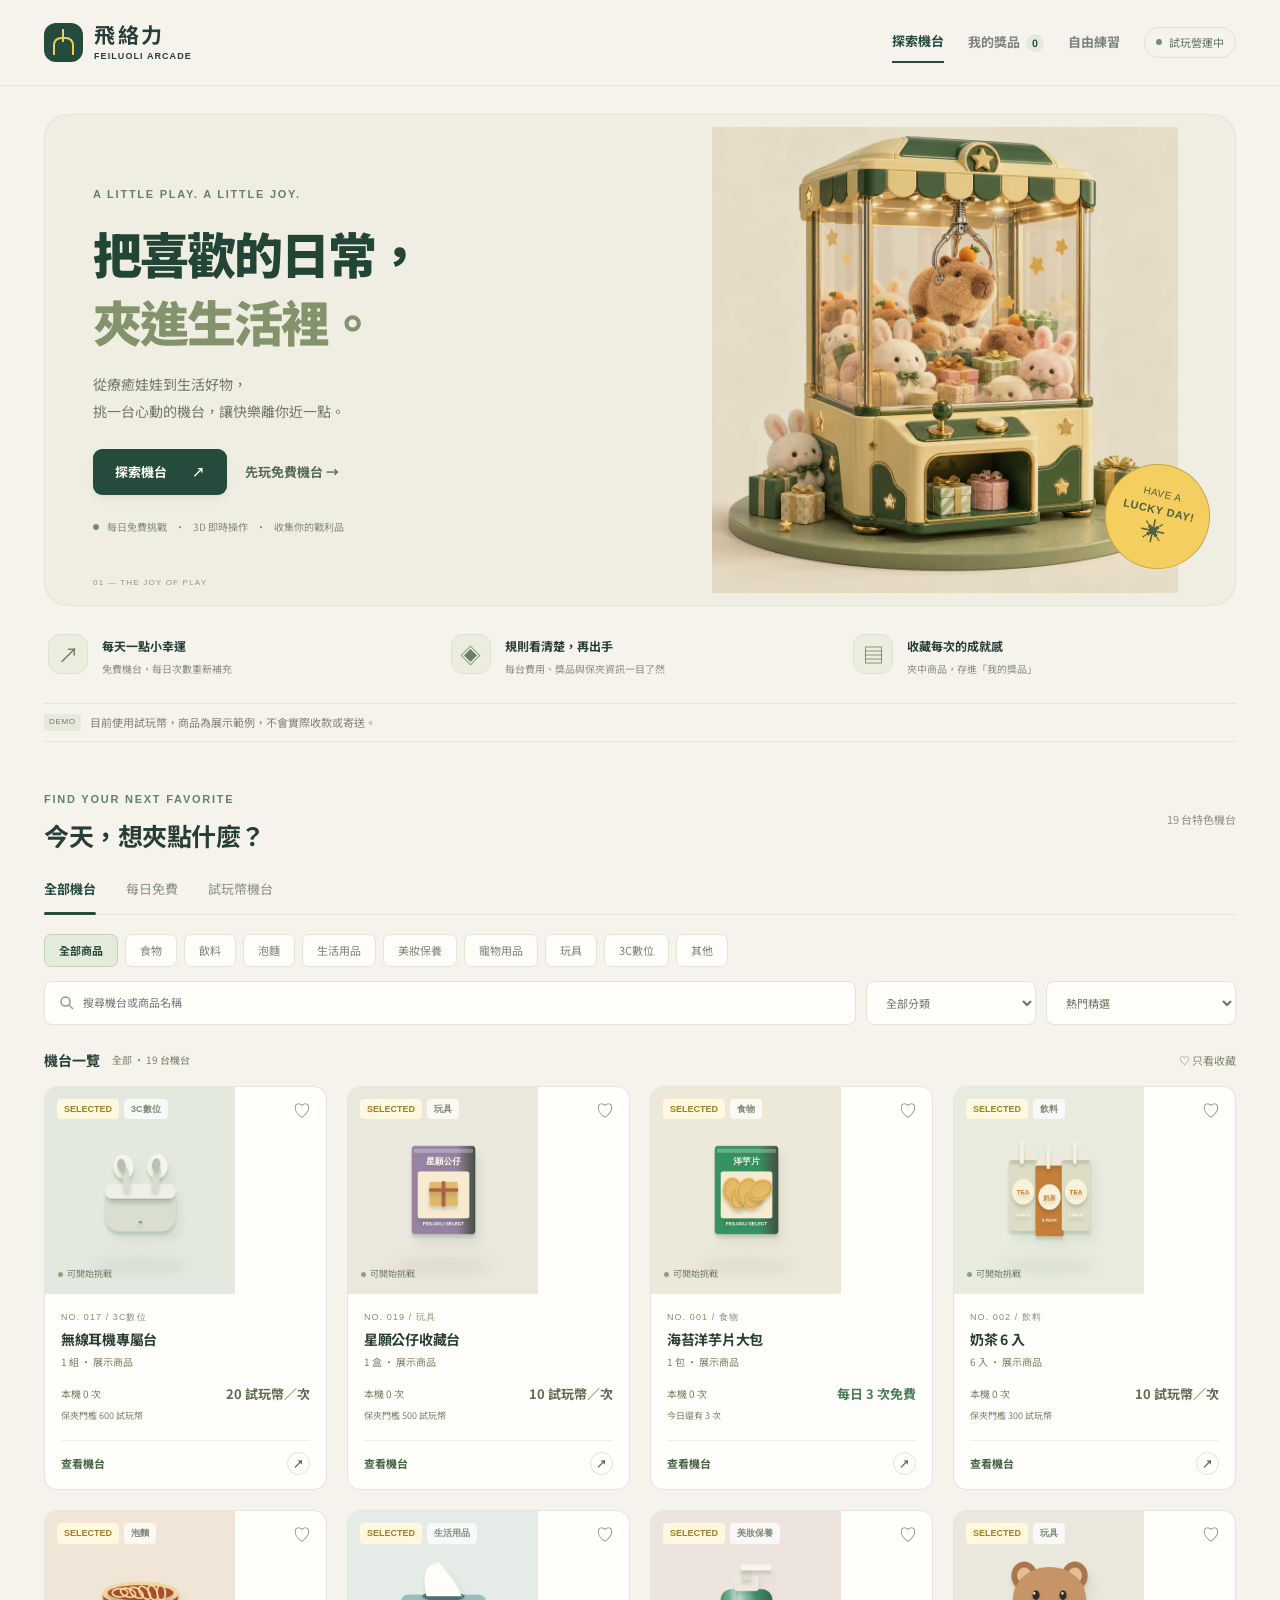
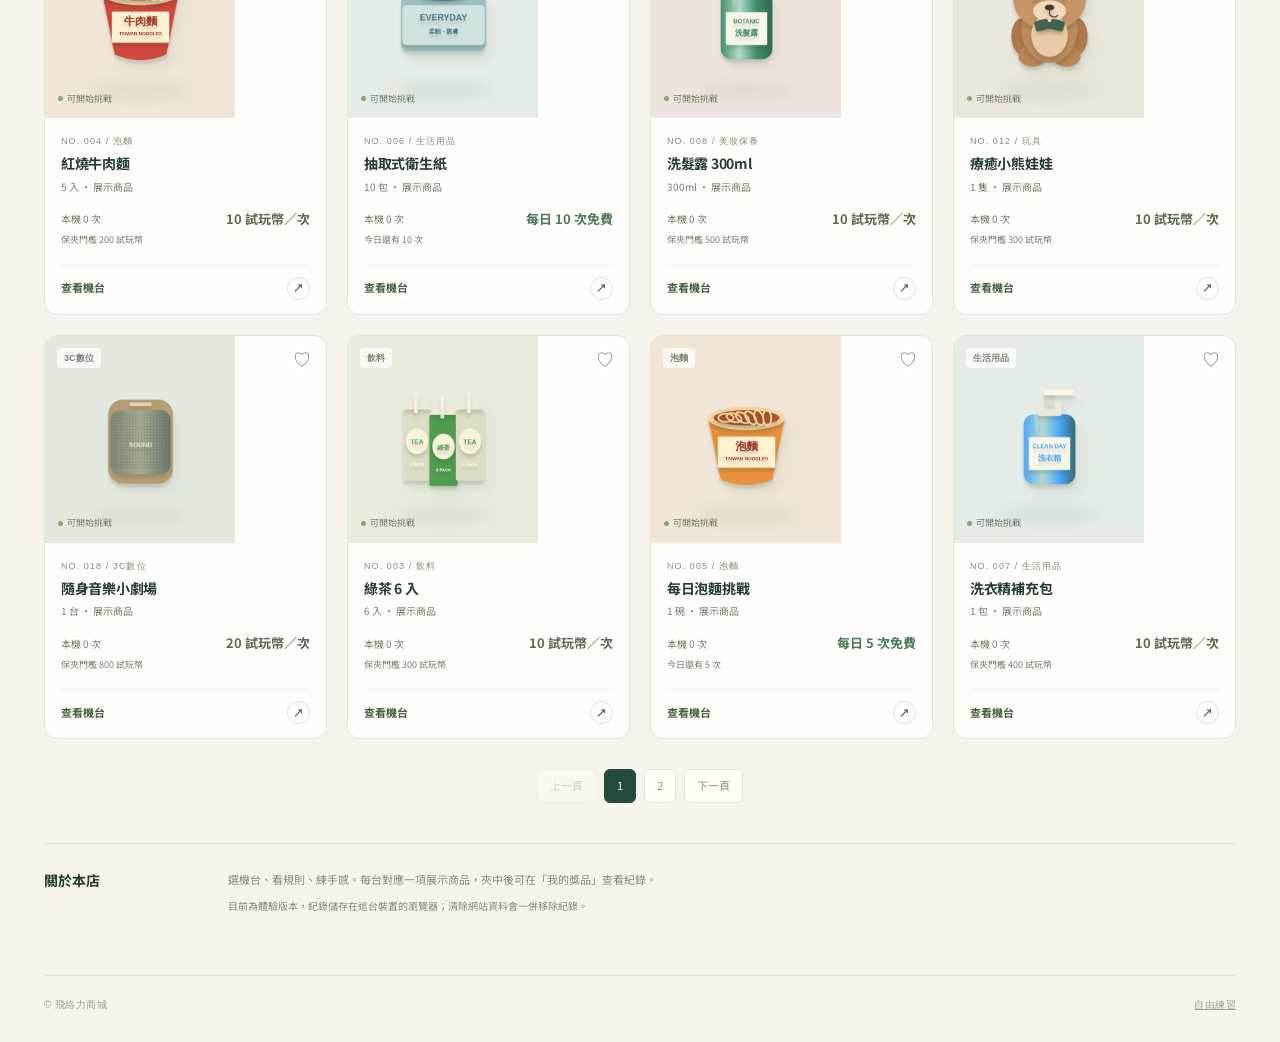
==== commit cd0d2050: "Upgrade storefront art, product arcade flows, persistence and rendering reliability" ====
--- a/index.html
+++ b/index.html
@@ -1,141 +1,203 @@
-<!DOCTYPE html>
+<!doctype html>
 <html lang="zh-TW">
-<head>
-  <meta charset="UTF-8">
-  <meta name="viewport" content="width=device-width, initial-scale=1.0">
-  <title>飛絡力商城｜商品買賣與夾娃娃機台</title>
-  <meta name="description" content="挑一台機台，夾中就把商品帶回家。免費機台每日有免費次數。">
-  <link rel="stylesheet" href="mall.css">
-  <link rel="preconnect" href="https://fonts.googleapis.com">
-  <link rel="preconnect" href="https://fonts.gstatic.com" crossorigin>
-  <link href="https://fonts.googleapis.com/css2?family=Changa+One&family=Noto+Sans+TC:wght@400;700;900&display=swap" rel="stylesheet">
-</head>
-<body>
-  <header class="mall-header">
-    <a class="brand" href="index.html">
-      <span class="brand-zh">飛絡力</span><span class="brand-en">FEI LOU LI</span>
-      <small>商品買賣・夾娃機台</small>
-    </a>
-    <nav class="mall-nav">
-      <a class="nav-btn active" href="index.html">商城</a>
-      <button class="nav-btn" id="btn-myprizes">我的獎品 <span class="nav-badge" id="myprizes-badge">0</span></button>
-      <a class="nav-btn" href="play.html" title="不挑商品，純娛樂模式">娛樂機台</a>
-      <button class="nav-btn ghost" disabled title="會員登入即將開放">玩家登入</button>
-    </nav>
-  </header>
-
-  <div class="notice-bar" role="note">
-    <span>⚠ 遊玩前請先看清楚該機台的規則與保證取物金額；請理性消費，多玩免費機台。</span>
-  </div>
-
-  <main class="mall-main">
-    <!-- 主視覺 -->
-    <section class="hero">
-      <div class="hero-text">
-        <h1>機台遊戲</h1>
-        <p>選一台，開始挑戰。夾中就把商品帶回家！</p>
-        <div class="hero-actions">
-          <a class="btn-primary" href="#machines">探索機台 →</a>
-          <button class="btn-ghost" id="btn-free-only">免費機台・每日挑戰 →</button>
-        </div>
-        <ul class="hero-points">
-          <li>🎟 免費機台：每日有免費次數</li>
-          <li>🛡 付費機台：有「保證取物」，累計投入達標必中</li>
-          <li>📦 夾中的商品記在「我的獎品」</li>
-        </ul>
+  <head>
+    <meta charset="UTF-8" />
+    <meta name="viewport" content="width=device-width, initial-scale=1.0" />
+    <title>飛絡力商城｜商品買賣與夾娃娃機台</title>
+    <meta
+      name="description"
+      content="探索免費與試玩幣機台，收集生活好物與療癒娃娃。線上 3D 夾娃娃體驗，目前不提供真實收款與出貨。"
+    />
+    <link rel="stylesheet" href="design.css" />
+    <link rel="stylesheet" href="mall.css" />
+    <link rel="preconnect" href="https://fonts.googleapis.com" />
+    <link rel="preconnect" href="https://fonts.gstatic.com" crossorigin />
+    <link
+      href="https://fonts.googleapis.com/css2?family=Changa+One&family=Noto+Sans+TC:wght@400;700;900&display=swap"
+      rel="stylesheet"
+    />
+  </head>
+  <body>
+    <a class="skip-link" href="#machines">跳至機台列表</a>
+    <header class="mall-header">
+      <a class="brand" href="index.html" aria-label="飛絡力首頁"
+        ><span class="brand-mark" aria-hidden="true"></span
+        ><span class="brand-words"
+          ><strong>飛絡力</strong><small>FEILUOLI ARCADE</small></span
+        ></a
+      >
+      <nav class="mall-nav">
+        <a class="nav-btn active" href="index.html">探索機台</a>
+        <button class="nav-btn" id="btn-myprizes">
+          我的獎品 <span class="nav-badge" id="myprizes-badge">0</span>
+        </button>
+        <a class="nav-btn" href="play.html" title="不挑商品，純娛樂模式"
+          >自由練習</a
+        >
+        <span class="trial-label"><i></i> 試玩營運中</span>
+      </nav>
+    </header>
+
+    <main class="mall-main">
+      <section class="hero">
+        <div class="hero-text">
+          <span class="eyebrow">A LITTLE PLAY. A LITTLE JOY.</span>
+          <h1>把喜歡的日常，<br /><span>夾進生活裡。</span></h1>
+          <p>
+            從療癒娃娃到生活好物，<br />挑一台心動的機台，讓快樂離你近一點。
+          </p>
+          <div class="hero-actions">
+            <a class="btn-primary" href="#machines">探索機台 <span>↗</span></a
+            ><button class="btn-ghost" id="btn-free-only">
+              先玩免費機台 →
+            </button>
+          </div>
+          <div class="hero-caption">
+            <span class="tiny-dot"></span> 每日免費挑戰 <span>·</span> 3D
+            即時操作 <span>·</span> 收集你的戰利品
+          </div>
+        </div>
+        <div class="hero-art">
+          <img
+            src="assets/arcade-hero.webp"
+            alt="黃色迷你娃娃機與毛絨娃娃的立體插畫"
+            width="640"
+            height="640"
+            fetchpriority="high"
+          /><span class="hero-sticker"
+            >HAVE A<br /><b>LUCKY DAY!</b><i>✳</i></span
+          >
+        </div>
+        <span class="hero-index">01 — THE JOY OF PLAY</span>
+      </section>
+      <section class="store-values" aria-label="遊玩資訊">
+        <div>
+          <span class="value-icon">↗</span>
+          <p><b>每天一點小幸運</b><small>免費機台，每日次數重新補充</small></p>
+        </div>
+        <div>
+          <span class="value-icon">◈</span>
+          <p>
+            <b>規則看清楚，再出手</b
+            ><small>每台費用、獎品與保夾資訊一目了然</small>
+          </p>
+        </div>
+        <div>
+          <span class="value-icon">▤</span>
+          <p>
+            <b>收藏每次的成就感</b><small>夾中商品，存進「我的獎品」</small>
+          </p>
+        </div>
+      </section>
+      <div class="trial-note">
+        <span>DEMO</span>目前使用試玩幣，商品為展示範例，不會實際收款或寄送。
       </div>
-      <div class="hero-art" aria-hidden="true">
-        <svg viewBox="0 0 300 260" xmlns="http://www.w3.org/2000/svg">
-          <defs>
-            <linearGradient id="gMetal" x1="0" x2="1"><stop offset="0" stop-color="#8b93a6"/><stop offset=".5" stop-color="#f4f6fa"/><stop offset="1" stop-color="#7e8594"/></linearGradient>
-            <linearGradient id="gBox" x1="0" y1="0" x2="1" y2="1"><stop offset="0" stop-color="#ffe45c"/><stop offset="1" stop-color="#f0a800"/></linearGradient>
-          </defs>
-          <rect x="148" y="0" width="4" height="86" fill="#3a3f4a"/>
-          <rect x="132" y="80" width="36" height="26" rx="6" fill="url(#gMetal)" stroke="#3a3f4a" stroke-width="2"/>
-          <rect x="132" y="88" width="36" height="6" fill="#e5301f"/>
-          <path d="M138 104 Q108 112 112 160" stroke="#3a3f4a" stroke-width="7" fill="none" stroke-linecap="round"/>
-          <path d="M138 104 Q108 112 112 160" stroke="#d9dee8" stroke-width="4" fill="none" stroke-linecap="round"/>
-          <path d="M162 104 Q192 112 188 160" stroke="#3a3f4a" stroke-width="7" fill="none" stroke-linecap="round"/>
-          <path d="M162 104 Q192 112 188 160" stroke="#d9dee8" stroke-width="4" fill="none" stroke-linecap="round"/>
-          <path d="M150 104 L150 162" stroke="#3a3f4a" stroke-width="7" fill="none" stroke-linecap="round"/>
-          <path d="M150 104 L150 162" stroke="#aab1c0" stroke-width="4" fill="none" stroke-linecap="round"/>
-          <rect x="60" y="176" width="70" height="70" rx="10" fill="url(#gBox)" stroke="#fff" stroke-width="3"/>
-          <text x="95" y="224" font-size="40" text-anchor="middle">🧋</text>
-          <rect x="150" y="190" width="64" height="56" rx="10" fill="#ff8a7a" stroke="#fff" stroke-width="3"/>
-          <text x="182" y="230" font-size="34" text-anchor="middle">🧴</text>
-          <rect x="218" y="168" width="60" height="78" rx="10" fill="#6fa8ff" stroke="#fff" stroke-width="3"/>
-          <text x="248" y="220" font-size="34" text-anchor="middle">🧻</text>
-        </svg>
+      <section
+        id="continue-section"
+        class="continue-section hidden"
+        aria-label="繼續遊玩"
+      ></section>
+      <!-- 篩選列 -->
+      <section class="filters" id="machines">
+        <div class="browse-heading">
+          <div>
+            <span class="eyebrow">FIND YOUR NEXT FAVORITE</span>
+            <h2>今天，想夾點什麼？</h2>
+          </div>
+          <span id="catalog-total"></span>
+        </div>
+        <div class="tabs" id="type-tabs">
+          <button class="tab active" data-type="all">全部機台</button>
+          <button class="tab" data-type="free">每日免費</button>
+          <button class="tab" data-type="paid">試玩幣機台</button>
+        </div>
+        <div
+          class="category-chips"
+          id="category-chips"
+          aria-label="商品分類"
+        ></div>
+        <div class="filter-row">
+          <input
+            type="search"
+            id="search"
+            placeholder="搜尋機台或商品名稱"
+            aria-label="搜尋機台"
+          />
+          <select id="category" aria-label="分類">
+            <option value="all">全部分類</option>
+          </select>
+          <select id="sort" aria-label="排序">
+            <option value="hot">熱門精選</option>
+            <option value="new">最新上架</option>
+            <option value="price">參考市價：低到高</option>
+          </select>
+        </div>
+      </section>
+
+      <section class="list-head">
+        <h2>機台一覽</h2>
+        <p id="result-count">載入中…</p>
+        <button
+          id="btn-favorites"
+          class="favorites-filter"
+          aria-pressed="false"
+        >
+          ♡ 只看收藏
+        </button>
+      </section>
+
+      <section class="grid" id="machine-grid" aria-live="polite"></section>
+
+      <nav class="pager" id="pager" aria-label="分頁"></nav>
+
+      <section class="about">
+        <h3>關於本店</h3>
+        <p>
+          選機台、看規則、練手感。每台對應一項展示商品，夾中後可在「我的獎品」查看紀錄。
+        </p>
+        <p class="about-note">
+          目前為體驗版本，紀錄儲存在這台裝置的瀏覽器；清除網站資料會一併移除紀錄。
+        </p>
+      </section>
+    </main>
+
+    <footer class="mall-footer">
+      <span>© 飛絡力商城</span>
+      <a href="play.html">自由練習</a>
+    </footer>
+
+    <!-- 機台詳情 -->
+    <div class="modal hidden" id="modal-detail" role="dialog" aria-modal="true">
+      <div class="modal-card">
+        <button class="modal-x" id="btn-close-detail" aria-label="關閉">
+          &times;
+        </button>
+        <div class="detail" id="detail-body"></div>
       </div>
-    </section>
-
-    <!-- 篩選列 -->
-    <section class="filters" id="machines">
-      <div class="tabs" id="type-tabs">
-        <button class="tab active" data-type="all">全部機台</button>
-        <button class="tab" data-type="free">🎟 免費機台</button>
-        <button class="tab" data-type="paid">🛡 付費機台</button>
+    </div>
+
+    <!-- 我的獎品 -->
+    <div
+      class="modal hidden"
+      id="modal-myprizes"
+      role="dialog"
+      aria-modal="true"
+    >
+      <div class="modal-card">
+        <button class="modal-x" id="btn-close-myprizes" aria-label="關閉">
+          &times;
+        </button>
+        <h3>🎁 我的獎品</h3>
+        <p class="muted">
+          夾中的本店商品會記在這裡。目前為試玩模式，正式開通後可在此申請寄送。
+        </p>
+        <div id="myprizes-list" class="myprizes-list"></div>
       </div>
-      <div class="filter-row">
-        <input type="search" id="search" placeholder="搜尋機台或商品名稱" aria-label="搜尋機台">
-        <select id="category" aria-label="分類"><option value="all">全部分類</option></select>
-        <select id="sort" aria-label="排序">
-          <option value="hot">熱門排行（遊玩最多）</option>
-          <option value="new">最新上架</option>
-          <option value="price">市價由低到高</option>
-        </select>
-      </div>
-    </section>
-
-    <section class="list-head">
-      <h2>可以玩的機台</h2>
-      <p id="result-count">載入中…</p>
-    </section>
-
-    <section class="grid" id="machine-grid" aria-live="polite"></section>
-
-    <nav class="pager" id="pager" aria-label="分頁"></nav>
-
-    <section class="about">
-      <h3>關於本店</h3>
-      <p>這裡是單一店家的商品商城：每台機台對應一項商品。夾中即可兌換，不另外購買。</p>
-      <p class="about-note">⚠ 目前為「試玩模式」：使用試玩幣，不會真的收款或出貨；正式開通前會公開收費、機率與保證取物規則。</p>
-    </section>
-  </main>
-
-  <footer class="mall-footer">
-    <span>© 飛絡力商城</span>
-    <a href="play.html">娛樂機台</a>
-  </footer>
-
-  <!-- 機台詳情 -->
-  <div class="modal hidden" id="modal-detail" role="dialog" aria-modal="true">
-    <div class="modal-card">
-      <button class="modal-x" id="btn-close-detail" aria-label="關閉">&times;</button>
-      <div class="detail" id="detail-body"></div>
     </div>
-  </div>
-
-  <!-- 我的獎品 -->
-  <div class="modal hidden" id="modal-myprizes" role="dialog" aria-modal="true">
-    <div class="modal-card">
-      <button class="modal-x" id="btn-close-myprizes" aria-label="關閉">&times;</button>
-      <h3>🎁 我的獎品</h3>
-      <p class="muted">夾中的本店商品會記在這裡。目前為試玩模式，正式開通後可在此申請寄送。</p>
-      <div id="myprizes-list" class="myprizes-list"></div>
-    </div>
-  </div>
-
-  <!-- 遊玩提醒 -->
-  <div class="modal hidden" id="modal-notice" role="dialog" aria-modal="true">
-    <div class="modal-card small">
-      <h3>遊玩提醒</h3>
-      <p>請理性消費，多玩免費機台。</p>
-      <button class="btn-primary wide" id="btn-notice-ok">好</button>
-    </div>
-  </div>
-
-  <script src="machines.js"></script>
-  <script src="mall.js"></script>
-</body>
+
+    <script src="machines.js"></script>
+    <script src="catalog-art.js"></script>
+    <script src="mall.js"></script>
+    <script src="ui.js"></script>
+  </body>
 </html>
--- a/design.css
+++ b/design.css
@@ -0,0 +1,125 @@
+:root {
+  --brand: #254b3d;
+  --brand-dark: #19372c;
+  --accent: #f3ca57;
+  --surface: #fffef9;
+  --canvas: #f5f3eb;
+  --text: #273e34;
+  --muted: #758078;
+  --border: #e2e5d9;
+  --radius: 18px;
+  --shadow: 0 12px 36px #263f3110;
+}
+html {
+  scroll-behavior: smooth;
+  scroll-padding-top: 100px;
+}
+body {
+  color: var(--text);
+  font-family: "Noto Sans TC", sans-serif;
+}
+button,
+input,
+select {
+  font: inherit;
+}
+button,
+a,
+input,
+select {
+  -webkit-tap-highlight-color: transparent;
+}
+button,
+a {
+  touch-action: manipulation;
+}
+button:focus-visible,
+a:focus-visible,
+input:focus-visible,
+select:focus-visible {
+  outline: 3px solid #8eac8b;
+  outline-offset: 4px;
+}
+button:disabled {
+  cursor: not-allowed;
+}
+button,
+a {
+  transition:
+    background 0.18s,
+    box-shadow 0.18s,
+    transform 0.18s;
+}
+button:disabled {
+  transform: none !important;
+}
+.hidden {
+  display: none !important;
+}
+.dialog-open {
+  overflow: hidden;
+}
+.eyebrow {
+  font: 700 11px/1.6 sans-serif;
+  letter-spacing: 0.16em;
+  color: #65806b;
+}
+.brand-mark {
+  width: 39px;
+  height: 39px;
+  display: inline-block;
+  background: var(--brand);
+  border-radius: 12px;
+  position: relative;
+  flex: none;
+}
+.brand-mark:before {
+  content: "";
+  position: absolute;
+  width: 17px;
+  height: 16px;
+  left: 9px;
+  top: 14px;
+  border: 2px solid #f3ca57;
+  border-top: 0;
+  border-radius: 0 0 8px 8px;
+  transform: rotate(180deg);
+}
+.brand-mark:after {
+  content: "";
+  position: absolute;
+  left: 18px;
+  top: 6px;
+  width: 2px;
+  height: 13px;
+  background: #f3ca57;
+}
+.sr-only {
+  position: absolute;
+  width: 1px;
+  height: 1px;
+  overflow: hidden;
+  clip-path: inset(50%);
+  white-space: nowrap;
+}
+.skip-link {
+  position: fixed;
+  left: 16px;
+  top: -80px;
+  z-index: 200;
+  background: #254b3d;
+  color: white;
+  padding: 12px;
+}
+.skip-link:focus {
+  top: 12px;
+}
+@media (prefers-reduced-motion: reduce) {
+  *,
+  *:before,
+  *:after {
+    animation: none !important;
+    transition: none !important;
+    scroll-behavior: auto !important;
+  }
+}
--- a/mall.css
+++ b/mall.css
@@ -1,380 +1,1229 @@
-/* 飛絡力商城首頁：延續機台的黃色可愛立體風，但版面是一般商城 */
-:root {
-  --yellow: #ffd23f;
-  --yellow-light: #fff0a0;
-  --yellow-dark: #e0a400;
-  --yellow-deep: #b57c00;
-  --red: #e5301f;
-  --red-dark: #a82016;
-  --ink: #3a2a1a;
-  --ink-soft: #7a6448;
-  --cream: #fffbea;
-  --line: #f0e0b0;
-  --card: #ffffff;
-  --mint: #27b98a;
-}
-
-* { box-sizing: border-box; margin: 0; padding: 0; }
-.hidden { display: none !important; }
-
+* {
+  box-sizing: border-box;
+  margin: 0;
+  padding: 0;
+}
 body {
-  font-family: 'Noto Sans TC', -apple-system, BlinkMacSystemFont, 'Segoe UI', sans-serif;
-  color: var(--ink);
-  background:
-    radial-gradient(circle at 15% 0%, #fff6c4 0, transparent 45%),
-    radial-gradient(circle at 90% 20%, #ffe0ec 0, transparent 40%),
-    var(--cream);
-  min-height: 100vh;
-  line-height: 1.5;
-}
-
-a { color: inherit; }
-button { font-family: inherit; }
-
-/* ---------- 頁首 ---------- */
+  background: var(--canvas);
+  line-height: 1.6;
+}
+a {
+  color: inherit;
+}
+button {
+  cursor: pointer;
+}
+button:disabled {
+  opacity: 0.45;
+}
 .mall-header {
-  position: sticky;
-  top: 0;
-  z-index: 20;
+  height: 86px;
+  max-width: 1280px;
+  margin: auto;
+  padding: 0 44px;
   display: flex;
   align-items: center;
   justify-content: space-between;
-  flex-wrap: wrap;
+  gap: 24px;
+  border-bottom: 1px solid var(--border);
+}
+.brand {
+  display: flex;
+  align-items: center;
+  gap: 11px;
+  text-decoration: none;
+}
+.brand-words {
+  display: flex;
+  flex-direction: column;
+  line-height: 1.3;
+}
+.brand-words strong {
+  font-size: 21px;
+  letter-spacing: 0.13em;
+}
+.brand-words small {
+  font: 700 9px/1.8 sans-serif;
+  letter-spacing: 0.12em;
+}
+.mall-nav {
+  display: flex;
+  align-items: center;
+  gap: 24px;
+}
+.nav-btn {
+  font-size: 13px;
+  font-weight: 700;
+  background: none;
+  border: 0;
+  text-decoration: none;
+  color: #7d857c;
+  padding: 9px 0;
+}
+.nav-btn.active {
+  color: var(--brand);
+  border-bottom: 2px solid var(--brand);
+}
+.nav-badge {
+  display: inline-grid;
+  place-items: center;
+  min-width: 18px;
+  height: 18px;
+  padding: 0 4px;
+  border-radius: 50%;
+  background: #e5e8dc;
+  color: var(--brand);
+  font-size: 10px;
+  margin-left: 3px;
+}
+.trial-label {
+  font-size: 11px;
+  border: 1px solid #dce2d3;
+  border-radius: 20px;
+  padding: 6px 11px;
+  color: #5f7562;
+  display: flex;
+  align-items: center;
+  gap: 7px;
+}
+.trial-label i,
+.tiny-dot {
+  width: 6px;
+  height: 6px;
+  border-radius: 50%;
+  background: #72916a;
+  display: inline-block;
+  flex: none;
+}
+.mall-main {
+  max-width: 1280px;
+  padding: 28px 44px 60px;
+  margin: auto;
+}
+.hero {
+  position: relative;
+  min-height: 445px;
+  background: #ebeede;
+  border: 1px solid #e1e5d5;
+  border-radius: 24px;
+  display: grid;
+  grid-template-columns: 1.05fr 1fr;
+  overflow: hidden;
+  align-items: center;
+}
+.hero-text {
+  padding: 46px 0 52px 48px;
+  position: relative;
+  z-index: 1;
+}
+.hero h1 {
+  font-size: 49px;
+  font-weight: 900;
+  line-height: 1.38;
+  letter-spacing: -0.04em;
+  margin: 15px 0 17px;
+  color: #234536;
+}
+.hero h1 span {
+  color: #83936b;
+}
+.hero-text > p {
+  font-size: 14px;
+  color: #6d7867;
+  line-height: 1.9;
+}
+.hero-actions {
+  display: flex;
+  align-items: center;
+  gap: 18px;
+  margin: 24px 0;
+}
+.btn-primary,
+.btn-ghost {
+  display: inline-flex;
+  align-items: center;
+  justify-content: center;
+  text-decoration: none;
+  padding: 13px 22px;
+  border-radius: 9px;
+  font-size: 13px;
+  font-weight: 700;
+  border: 0;
+  gap: 25px;
+}
+.btn-primary {
+  color: #fffdf2;
+  background: var(--brand);
+  box-shadow: 0 4px 8px #254b3d12;
+}
+.btn-primary:hover {
+  background: var(--brand-dark);
+  transform: translateY(-1px);
+}
+.btn-ghost {
+  background: transparent;
+  color: #536b51;
+  padding-left: 0;
+  padding-right: 0;
+}
+.hero-caption {
+  font-size: 10px;
+  color: #7f8c77;
+  display: flex;
+  align-items: center;
   gap: 8px;
-  padding: 10px 18px;
-  background: linear-gradient(180deg, #ffe45c, #ffc21a);
-  border-bottom: 4px solid #fff;
-  box-shadow: 0 4px 0 var(--yellow-dark), 0 10px 18px rgba(120, 70, 0, 0.2);
-}
-.brand { display: flex; align-items: baseline; gap: 8px; text-decoration: none; flex-wrap: wrap; }
-.brand-zh {
-  font-size: 1.7rem;
-  font-weight: 900;
-  color: var(--red);
-  -webkit-text-stroke: 1px #fff;
-  paint-order: stroke fill;
-  text-shadow: 0 2px 0 #fff, 0 4px 0 rgba(160, 60, 0, 0.35);
-  letter-spacing: 2px;
-}
-.brand-en { font-family: 'Changa One', cursive; color: #7a1d12; letter-spacing: 1px; }
-.brand small { font-size: 0.72rem; font-weight: 700; color: #7a5200; }
-
-.mall-nav { display: flex; gap: 8px; flex-wrap: wrap; }
-.nav-btn {
-  display: inline-flex;
-  align-items: center;
-  gap: 6px;
-  background: linear-gradient(180deg, #fff, #fff2c4);
-  color: var(--ink);
-  border: 2px solid #fff;
+}
+.hero-art {
+  height: 100%;
+  min-width: 0;
+  position: relative;
+  display: grid;
+  place-items: center;
+}
+.hero-art img {
+  display: block;
+  width: 100%;
+  height: 100%;
+  object-fit: cover;
+  max-height: 490px;
+  mix-blend-mode: multiply;
+}
+.hero-sticker {
+  position: absolute;
+  right: 25px;
+  bottom: 36px;
+  width: 105px;
+  height: 105px;
+  display: flex;
+  flex-direction: column;
+  align-items: center;
+  justify-content: center;
+  border-radius: 50%;
+  border: 1px solid #c5a947;
+  background: #f5ce60;
+  color: #526143;
+  font: 10px/1.6 sans-serif;
+  letter-spacing: 0.06em;
+  transform: rotate(13deg);
+}
+.hero-sticker b {
+  font-size: 11px;
+}
+.hero-sticker i {
+  font-size: 25px;
+  line-height: 1.1;
+  font-style: normal;
+}
+.hero-index {
+  position: absolute;
+  left: 48px;
+  bottom: 18px;
+  font: 8px sans-serif;
+  color: #8d9982;
+  letter-spacing: 0.15em;
+}
+.store-values {
+  display: grid;
+  grid-template-columns: repeat(3, 1fr);
+  padding: 26px 4px;
+  gap: 24px;
+}
+.store-values > div {
+  display: flex;
+  align-items: center;
+  gap: 14px;
+}
+.value-icon {
+  height: 40px;
+  width: 40px;
+  display: grid;
+  place-items: center;
+  background: #ebeede;
+  border: 1px solid #dde3d2;
   border-radius: 12px;
-  padding: 6px 14px;
-  font-size: 0.85rem;
-  font-weight: 800;
-  text-decoration: none;
-  cursor: pointer;
-  box-shadow: 0 3px 0 #c9a200;
-  transition: transform 0.1s, box-shadow 0.1s;
-}
-.nav-btn:hover { transform: translateY(-1px); }
-.nav-btn:active { transform: translateY(2px); box-shadow: 0 1px 0 #c9a200; }
-.nav-btn.active { background: linear-gradient(180deg, #ff7a68, var(--red)); color: #fff; box-shadow: 0 3px 0 var(--red-dark); }
-.nav-btn.ghost { opacity: 0.55; cursor: not-allowed; }
-.nav-badge { background: var(--red); color: #fff; border-radius: 99px; padding: 0 7px; font-size: 0.7rem; }
-
-.notice-bar {
-  background: #3a2a1a;
-  color: #ffe9a0;
-  font-size: 0.78rem;
+  color: #6c8063;
+  font-size: 21px;
+  flex: none;
+}
+.store-values b {
+  font-size: 12px;
   font-weight: 700;
-  padding: 5px 18px;
+}
+.store-values small {
+  display: block;
+  color: #879080;
+  font-size: 10px;
+  margin-top: 3px;
+}
+.trial-note {
+  font-size: 11px;
+  color: #7e8275;
+  display: flex;
+  align-items: center;
+  gap: 9px;
+  border-top: 1px solid var(--border);
+  border-bottom: 1px solid var(--border);
+  padding: 10px 0;
+}
+.trial-note > span {
+  background: #e6e9dc;
+  color: #6e8065;
+  padding: 1px 5px;
+  border-radius: 3px;
+  font: 8px/1.8 sans-serif;
+  letter-spacing: 0.08em;
+}
+.filters {
+  margin-top: 42px;
+  scroll-margin-top: 24px;
+}
+.browse-heading {
+  display: flex;
+  align-items: center;
+  justify-content: space-between;
+  margin-bottom: 24px;
+}
+.browse-heading h2 {
+  font-size: 25px;
+  letter-spacing: -0.02em;
+  margin-top: 5px;
+}
+.browse-heading > span {
+  color: #8a9382;
+  font-size: 11px;
+}
+.tabs {
+  display: flex;
+  border-bottom: 1px solid var(--border);
+  gap: 30px;
+}
+.tab {
+  border: 0;
+  background: none;
+  font-size: 13px;
+  color: #8b9183;
+  padding: 0 0 14px;
+  position: relative;
+}
+.tab.active {
+  color: var(--brand);
+  font-weight: 700;
+}
+.tab.active:after {
+  position: absolute;
+  content: "";
+  height: 3px;
+  background: var(--brand);
+  bottom: -1px;
+  left: 0;
+  right: 0;
+  border-radius: 4px;
+}
+.category-chips {
+  display: flex;
+  gap: 7px;
+  overflow: auto;
+  padding: 19px 0 14px;
+  scrollbar-width: thin;
+}
+.category-chips button {
+  white-space: nowrap;
+  flex: none;
+  background: #fffdf8;
+  color: #7b8475;
+  border: 1px solid #e1e5d8;
+  border-radius: 7px;
+  font-size: 11px;
+  padding: 7px 14px;
+}
+.category-chips button.active {
+  color: var(--brand);
+  background: #e5ebda;
+  border-color: #c4d1b5;
+  font-weight: 700;
+}
+.filter-row {
+  display: grid;
+  grid-template-columns: minmax(180px, 1fr) 170px 190px;
+  gap: 10px;
+}
+.filter-row input,
+.filter-row select {
+  width: 100%;
+  min-width: 0;
+  border: 1px solid #e1e4d9;
+  background: #fffef9;
+  border-radius: 8px;
+  padding: 12px 15px;
+  font-size: 11px;
+  color: #697561;
+}
+.filter-row input {
+  padding-left: 38px;
+  background: #fffef9
+    url("data:image/svg+xml,%3Csvg xmlns='http://www.w3.org/2000/svg' width='16' height='16' fill='none' stroke='%23929c88' stroke-width='1.5'%3E%3Ccircle cx='6.5' cy='6.5' r='4.5'/%3E%3Cpath d='m10 10 4 4'/%3E%3C/svg%3E")
+    no-repeat 14px center;
+}
+.list-head {
+  display: flex;
+  align-items: center;
+  gap: 12px;
+  margin: 24px 0 14px;
+}
+.list-head h2 {
+  font-size: 14px;
+}
+.list-head p {
+  font-size: 10px;
+  color: #89917e;
+}
+.favorites-filter {
+  margin-left: auto;
+  background: transparent;
+  border: 0;
+  color: #7e8a73;
+  font-size: 11px;
+}
+.favorites-filter[aria-pressed="true"] {
+  color: var(--brand);
+  font-weight: 700;
+}
+.grid {
+  display: grid;
+  grid-template-columns: repeat(4, minmax(0, 1fr));
+  gap: 20px;
+}
+.card {
+  position: relative;
+  border: 1px solid #e2e6da;
+  border-radius: 13px;
   overflow: hidden;
-  white-space: nowrap;
-}
-.notice-bar span { display: inline-block; padding-left: 100%; animation: marquee 28s linear infinite; }
-@keyframes marquee { to { transform: translateX(-100%); } }
-
-/* ---------- 主體 ---------- */
-.mall-main { max-width: 1080px; margin: 0 auto; padding: 18px 16px 40px; }
-
-.hero {
-  display: grid;
-  grid-template-columns: 1.3fr 1fr;
-  gap: 16px;
-  align-items: center;
-  background: linear-gradient(135deg, #ffe45c 0%, #ffc21a 60%, #f0a800 100%);
-  border: 4px solid #fff;
-  border-radius: 28px;
-  padding: 26px 28px;
-  box-shadow: 0 8px 0 var(--yellow-dark), 0 18px 28px rgba(120, 70, 0, 0.25);
-  position: relative;
-  overflow: hidden;
-}
-.hero::before {
-  content: '';
-  position: absolute;
-  inset: 0;
-  background:
-    radial-gradient(circle at 12% 20%, rgba(255, 120, 150, 0.35) 0 40px, transparent 41px),
-    radial-gradient(circle at 70% 85%, rgba(80, 200, 230, 0.35) 0 55px, transparent 56px),
-    radial-gradient(circle at 92% 12%, rgba(255, 255, 255, 0.5) 0 30px, transparent 31px);
-  pointer-events: none;
-}
-.hero-text, .hero-art { position: relative; }
-.hero h1 {
-  font-size: 2.6rem;
-  font-weight: 900;
-  color: var(--red);
-  -webkit-text-stroke: 1.5px #fff;
-  paint-order: stroke fill;
-  text-shadow: 0 3px 0 #fff, 0 6px 0 rgba(160, 60, 0, 0.3);
-}
-.hero p { font-weight: 800; font-size: 1.05rem; color: #7a1d12; margin: 6px 0 14px; }
-.hero-actions { display: flex; gap: 10px; flex-wrap: wrap; margin-bottom: 14px; }
-.hero-points { list-style: none; font-size: 0.82rem; font-weight: 700; color: #6a4200; display: flex; flex-direction: column; gap: 3px; }
-.hero-art svg { width: 100%; max-width: 320px; margin: 0 auto; display: block; filter: drop-shadow(0 8px 6px rgba(120, 70, 0, 0.3)); }
-
-.btn-primary, .btn-ghost {
-  border: 2px solid #fff;
-  border-radius: 14px;
-  padding: 9px 20px;
-  font-size: 0.92rem;
-  font-weight: 900;
-  cursor: pointer;
-  text-decoration: none;
-  display: inline-block;
-  transition: transform 0.1s, box-shadow 0.1s;
-}
-.btn-primary { background: linear-gradient(180deg, #ff7a68, var(--red)); color: #fff; box-shadow: 0 4px 0 var(--red-dark); text-shadow: 0 1px 0 rgba(0,0,0,.25); }
-.btn-ghost { background: #fff; color: var(--red-dark); box-shadow: 0 4px 0 #c9a200; }
-.btn-primary:active, .btn-ghost:active { transform: translateY(3px); box-shadow: 0 1px 0 rgba(0,0,0,.3); }
-.btn-primary.wide { width: 100%; margin-top: 10px; }
-.btn-primary:disabled { opacity: 0.5; cursor: not-allowed; }
-
-/* ---------- 篩選 ---------- */
-.filters {
-  margin-top: 22px;
-  background: #fff;
-  border: 3px solid #fff;
-  border-radius: 20px;
-  padding: 12px 14px;
-  box-shadow: 0 4px 0 var(--line), 0 10px 18px rgba(120, 70, 0, 0.1);
-}
-.tabs { display: flex; gap: 8px; flex-wrap: wrap; margin-bottom: 10px; }
-.tab {
-  background: #fff7d6;
-  border: 2px solid #fff;
-  border-radius: 99px;
-  padding: 5px 16px;
-  font-size: 0.84rem;
-  font-weight: 800;
-  color: var(--ink-soft);
-  cursor: pointer;
-  box-shadow: 0 2px 0 var(--line);
-}
-.tab.active { background: var(--red); color: #fff; box-shadow: 0 2px 0 var(--red-dark); }
-.filter-row { display: grid; grid-template-columns: 2fr 1fr 1fr; gap: 8px; }
-.filter-row input, .filter-row select {
+  background: #fffefb;
+  transition:
+    transform 0.2s,
+    box-shadow 0.2s;
+  min-width: 0;
+}
+.card:hover {
+  transform: translateY(-4px);
+  box-shadow: var(--shadow);
+  border-color: #c5d0ba;
+}
+.card-main {
+  border: 0;
+  background: none;
+  text-align: left;
+  display: flex;
+  flex-direction: column;
   width: 100%;
-  border: 2px solid var(--line);
-  border-radius: 12px;
-  padding: 8px 12px;
-  font-size: 0.88rem;
-  font-family: inherit;
-  background: #fffdf4;
-  color: var(--ink);
-}
-.filter-row input:focus, .filter-row select:focus { outline: none; border-color: var(--yellow-dark); }
-
-.list-head { margin: 22px 2px 10px; display: flex; align-items: baseline; gap: 12px; flex-wrap: wrap; }
-.list-head h2 { font-size: 1.3rem; font-weight: 900; }
-.list-head p { color: var(--ink-soft); font-size: 0.8rem; font-weight: 700; }
-
-/* ---------- 機台卡片 ---------- */
-.grid { display: grid; grid-template-columns: repeat(auto-fill, minmax(230px, 1fr)); gap: 16px; }
-
-.card {
-  background: var(--card);
-  border: 3px solid #fff;
-  border-radius: 22px;
-  overflow: hidden;
-  display: flex;
-  flex-direction: column;
-  box-shadow: 0 5px 0 var(--line), 0 12px 20px rgba(120, 70, 0, 0.14);
-  transition: transform 0.15s, box-shadow 0.15s;
-  text-align: left;
-  font: inherit;
+  height: 100%;
   color: inherit;
   cursor: pointer;
   padding: 0;
 }
-.card:hover { transform: translateY(-3px); box-shadow: 0 8px 0 var(--line), 0 18px 26px rgba(120, 70, 0, 0.2); }
-
 .card-art {
+  height: 207px;
   position: relative;
-  height: 150px;
   display: flex;
   align-items: center;
   justify-content: center;
-  background: linear-gradient(160deg, var(--c1), var(--c2));
   overflow: hidden;
-}
-.card-art::before {
-  content: '';
+  background: var(--art-bg, #e9eddf);
+}
+.card-art:after {
+  content: "";
   position: absolute;
-  width: 170px;
-  height: 170px;
+  bottom: 22px;
+  width: 95px;
+  height: 12px;
+  filter: blur(7px);
   border-radius: 50%;
-  background: rgba(255, 255, 255, 0.28);
-  top: -40px;
-  right: -40px;
-}
-.card-art::after {
-  content: '';
+  background: #29442517;
+}
+.card-art > img {
+  width: 77%;
+  height: 92%;
+  object-fit: contain;
+  z-index: 1;
+  position: relative;
+  transition: transform 0.35s;
+  filter: drop-shadow(5px 9px 5px #233b2410);
+}
+.card:hover .card-art > img {
+  transform: translateY(-4px) rotate(-3deg);
+}
+.tag-row {
   position: absolute;
-  inset: auto 0 0 0;
-  height: 36px;
-  background: linear-gradient(180deg, transparent, rgba(0, 0, 0, 0.18));
-}
-.card-art img { position: absolute; inset: 0; width: 100%; height: 100%; object-fit: cover; }
-.product-box {
-  position: relative;
-  z-index: 1;
-  width: 84px;
-  height: 100px;
+  top: 12px;
+  left: 12px;
+  z-index: 2;
+  display: flex;
+  gap: 5px;
+}
+.tag {
+  border-radius: 4px;
+  font: 700 9px/1.6 sans-serif;
+  padding: 3px 7px;
+}
+.tag.hot {
+  background: #fff8de;
+  color: #9c812f;
+}
+.tag.cat {
+  background: #ffffffb8;
+  color: #7e8a75;
+}
+.status {
+  position: absolute;
+  bottom: 12px;
+  left: 13px;
+  color: #778c6d;
+  font-size: 9px;
+  display: flex;
+  align-items: center;
+  gap: 4px;
+  z-index: 2;
+}
+.status:before {
+  content: "";
+  height: 5px;
+  width: 5px;
+  border-radius: 50%;
+  background: #84a776;
+}
+.status.off {
+  color: #9b8e7c;
+}
+.status.off:before {
+  background: #b9a78c;
+}
+.favorite-button {
+  position: absolute;
+  right: 10px;
+  top: 10px;
+  z-index: 3;
+  border: 1px solid #ffffff80;
+  background: #ffffffc9;
+  color: #76876e;
+  border-radius: 50%;
+  width: 28px;
+  height: 28px;
+  display: grid;
+  place-items: center;
+  font: 18px sans-serif;
+}
+.favorite-button[aria-pressed="true"] {
+  color: #c5885d;
+  background: #fff7e5;
+}
+.card-body {
+  padding: 17px 16px 14px;
+  display: flex;
+  flex-direction: column;
+  gap: 4px;
+  flex: 1;
+  width: 100%;
+}
+.card-number {
+  color: #98a08c;
+  font: 9px sans-serif;
+  letter-spacing: 0.12em;
+}
+.card-body h3 {
+  font-size: 14px;
+  font-weight: 700;
+  letter-spacing: -0.02em;
+}
+.prod {
+  font-size: 10px;
+  color: #8f9785;
+}
+.card-meta {
+  display: flex;
+  align-items: center;
+  justify-content: space-between;
+  margin-top: 10px;
+  font-size: 10px;
+  color: #8d9584;
+  gap: 4px;
+}
+.price {
+  font-size: 13px;
+  font-weight: 700;
+  color: #5d6b50;
+}
+.price.free {
+  color: #4a7c58;
+}
+.guarantee-meta {
+  font-size: 9px;
+  color: #9b9f90;
+}
+.card-cta {
+  margin-top: 13px;
+  border-top: 1px solid #edf0e6;
+  padding-top: 11px;
+  display: flex;
+  justify-content: space-between;
+  align-items: center;
+  color: #466343;
+  font-size: 11px;
+  font-weight: 700;
+}
+.card-cta span {
+  border: 1px solid #dce3d3;
+  border-radius: 50%;
+  height: 23px;
+  width: 23px;
+  display: grid;
+  place-items: center;
+}
+.card:hover .card-cta span {
+  background: var(--brand);
+  color: #fff;
+}
+.empty {
+  grid-column: 1/-1;
+  min-height: 230px;
+  display: grid;
+  place-content: center;
+  text-align: center;
+  color: #7d8873;
+  font-size: 13px;
+  gap: 14px;
+  border: 1px dashed #cbd5bf;
   border-radius: 12px;
-  background: linear-gradient(160deg, rgba(255,255,255,.95), rgba(255,255,255,.7));
-  border: 3px solid rgba(255, 255, 255, 0.9);
-  box-shadow: 0 10px 0 rgba(0, 0, 0, 0.12), 6px 8px 14px rgba(0, 0, 0, 0.25);
-  display: flex;
-  flex-direction: column;
+  background: #f1f2e9;
+}
+.empty button {
+  background: #254b3d;
+  color: white;
+  border: 0;
+  border-radius: 6px;
+  padding: 9px 18px;
+  font-size: 11px;
+  justify-self: center;
+}
+.pager {
+  display: flex;
   align-items: center;
   justify-content: center;
-  transform: rotate(-4deg);
-}
-.product-box .pi { font-size: 2.6rem; line-height: 1; filter: drop-shadow(0 3px 2px rgba(0,0,0,.2)); }
-.product-box .pl { margin-top: 4px; font-size: 0.7rem; font-weight: 900; color: var(--c1); }
-
-.tag-row { position: absolute; top: 8px; left: 8px; z-index: 2; display: flex; gap: 6px; flex-wrap: wrap; }
-.tag { border-radius: 99px; padding: 1px 10px; font-size: 0.68rem; font-weight: 900; color: #fff; text-shadow: 0 1px 0 rgba(0,0,0,.25); }
-.tag.hot { background: var(--red); }
-.tag.free { background: var(--mint); }
-.tag.paid { background: #7a5ad8; }
-.tag.cat { background: rgba(58, 42, 26, 0.75); }
-.status { position: absolute; top: 8px; right: 8px; z-index: 2; background: #fff; border-radius: 99px; padding: 1px 10px; font-size: 0.68rem; font-weight: 900; color: var(--mint); }
-.status.off { color: #a88; }
-
-.card-body { padding: 12px 14px 14px; display: flex; flex-direction: column; gap: 4px; flex: 1; }
-.card-body h3 { font-size: 1rem; font-weight: 900; }
-.card-body .prod { font-size: 0.8rem; color: var(--ink-soft); font-weight: 700; }
-.card-meta { display: flex; justify-content: space-between; align-items: center; margin-top: 6px; font-size: 0.76rem; font-weight: 800; color: var(--ink-soft); }
-.price { font-size: 0.95rem; font-weight: 900; color: var(--red); }
-.price.free { color: var(--mint); }
-.card-cta {
-  margin-top: 8px;
-  text-align: center;
-  background: linear-gradient(180deg, #ff7a68, var(--red));
-  color: #fff;
-  border-radius: 12px;
-  padding: 6px 0;
-  font-weight: 900;
-  font-size: 0.88rem;
-  box-shadow: 0 3px 0 var(--red-dark);
-}
-
-.empty { grid-column: 1 / -1; text-align: center; padding: 50px 10px; color: var(--ink-soft); font-weight: 700; }
-
-/* ---------- 分頁 ---------- */
-.pager { display: flex; flex-wrap: wrap; justify-content: center; gap: 6px; margin: 22px 0 8px; }
+  gap: 8px;
+  margin: 30px 0;
+}
 .pager button {
-  min-width: 38px;
-  border: 2px solid #fff;
-  border-radius: 10px;
-  padding: 5px 10px;
-  background: #fff;
-  font-weight: 800;
-  color: var(--ink-soft);
-  cursor: pointer;
-  box-shadow: 0 2px 0 var(--line);
-}
-.pager button.active { background: var(--red); color: #fff; box-shadow: 0 2px 0 var(--red-dark); }
-.pager button:disabled { opacity: 0.4; cursor: not-allowed; }
-
-.about { margin-top: 30px; background: #fff; border: 3px solid #fff; border-radius: 20px; padding: 16px 18px; box-shadow: 0 4px 0 var(--line); }
-.about h3 { margin-bottom: 4px; }
-.about p { font-size: 0.86rem; color: var(--ink-soft); }
-.about-note { margin-top: 6px; color: #a8541a !important; font-weight: 800; }
-
-.mall-footer { text-align: center; padding: 18px; font-size: 0.8rem; color: var(--ink-soft); display: flex; gap: 14px; justify-content: center; }
-
-/* ---------- 彈窗 ---------- */
+  background: #fffef8;
+  border: 1px solid var(--border);
+  color: #8b9381;
+  border-radius: 6px;
+  padding: 7px 12px;
+  font-size: 11px;
+  min-width: 32px;
+}
+.pager button.active {
+  background: var(--brand);
+  border-color: var(--brand);
+  color: white;
+}
+.pager button:disabled {
+  opacity: 0.35;
+}
+.about {
+  border-top: 1px solid var(--border);
+  padding-top: 25px;
+  margin-top: 40px;
+  display: grid;
+  grid-template-columns: 160px 1fr;
+  gap: 6px 24px;
+}
+.about h3 {
+  font-size: 14px;
+  grid-row: span 2;
+}
+.about p {
+  font-size: 11px;
+  color: #858e7a;
+  line-height: 1.9;
+}
+.about-note {
+  font-size: 10px !important;
+}
+.mall-footer {
+  border-top: 1px solid var(--border);
+  max-width: 1192px;
+  margin: 0 auto;
+  display: flex;
+  justify-content: space-between;
+  padding: 22px 0 30px;
+  color: #9aa18f;
+  font: 10px sans-serif;
+  letter-spacing: 0.04em;
+}
 .modal {
   position: fixed;
   inset: 0;
-  z-index: 50;
-  background: rgba(58, 42, 26, 0.55);
-  backdrop-filter: blur(4px);
+  z-index: 100;
+  background: #162f2966;
+  backdrop-filter: blur(8px);
   display: flex;
   align-items: center;
   justify-content: center;
-  padding: 16px;
+  padding: 24px;
 }
 .modal-card {
   position: relative;
-  background: #fffdf4;
-  border: 4px solid #fff;
-  border-radius: 24px;
+  background: var(--surface);
+  border: 1px solid #e9eadf;
+  border-radius: 22px;
   width: 100%;
-  max-width: 560px;
-  max-height: 90vh;
-  overflow-y: auto;
-  padding: 20px;
-  box-shadow: 0 8px 0 var(--yellow-dark), 0 22px 40px rgba(0, 0, 0, 0.4);
-}
-.modal-card.small { max-width: 340px; text-align: center; }
-.modal-card h3 { margin-bottom: 6px; }
+  max-width: 510px;
+  max-height: 90dvh;
+  overflow: auto;
+  padding: 25px;
+  box-shadow: 0 25px 90px #102b3030;
+}
+.modal-card > h3 {
+  font-size: 22px;
+  margin: 8px 0 13px;
+}
 .modal-x {
   position: absolute;
-  top: 10px;
-  right: 12px;
+  top: 14px;
+  right: 14px;
+  border: 1px solid #e7eadd;
+  background: #fffef9;
   width: 32px;
   height: 32px;
+  display: grid;
+  place-items: center;
+  z-index: 5;
+  color: #697f63;
+  font-size: 20px;
   border-radius: 50%;
-  border: none;
-  background: #fff;
-  box-shadow: 0 2px 0 var(--line);
-  font-size: 1.3rem;
-  font-weight: 900;
-  color: var(--red);
-  cursor: pointer;
-}
-.muted { color: var(--ink-soft); font-size: 0.82rem; margin-bottom: 8px; }
+}
+.detail .card-art {
+  height: 235px;
+  border-radius: 12px;
+  margin-bottom: 19px;
+}
+.detail > h3 {
+  font-size: 23px;
+}
+.detail .muted {
+  margin-top: 8px;
+}
+.muted {
+  font-size: 12px;
+  color: #85907b;
+  line-height: 1.8;
+}
+.detail-rows {
+  margin: 18px 0;
+}
+.detail-row {
+  display: flex;
+  justify-content: space-between;
+  gap: 18px;
+  padding: 11px 0;
+  border-bottom: 1px solid #e8ecdf;
+  font-size: 11px;
+}
+.detail-row > span {
+  color: #8b9680;
+  flex: none;
+}
+.detail-row > b {
+  font-weight: 500;
+  text-align: right;
+}
+.detail-note {
+  font-size: 10px;
+  background: #f1f0e5;
+  border-radius: 7px;
+  padding: 10px;
+  color: #8b866a;
+  line-height: 1.8;
+}
+.wide {
+  width: 100%;
+  margin-top: 17px;
+}
+.myprizes-list {
+  display: grid;
+  gap: 10px;
+  margin-top: 20px;
+}
+.myprize-row {
+  display: flex;
+  gap: 12px;
+  align-items: center;
+  border: 1px solid var(--border);
+  padding: 12px;
+  border-radius: 10px;
+}
+.myprize-row small {
+  font-size: 10px;
+  display: block;
+  color: #8b947f;
+  margin-top: 4px;
+}
+.myprize-row b {
+  font-size: 12px;
+}
+.myprize-icon {
+  height: 55px;
+  width: 55px;
+  border-radius: 10px;
+  display: grid;
+  place-items: center;
+  flex: none;
+  font-size: 25px;
+}
+.continue-section {
+  margin-top: 20px;
+  display: flex;
+  justify-content: space-between;
+  align-items: center;
+  background: #e9eedd;
+  border: 1px solid #d5dfc8;
+  border-radius: 12px;
+  padding: 14px 20px;
+  gap: 12px;
+}
+.continue-section span {
+  font-size: 11px;
+  color: #80916f;
+}
+.continue-section b {
+  font-size: 13px;
+  display: block;
+  margin-top: 3px;
+}
+.continue-section a {
+  background: var(--brand);
+  color: white;
+  text-decoration: none;
+  padding: 9px 16px;
+  border-radius: 7px;
+  font-size: 11px;
+}
+@media (min-width: 1600px) {
+  .mall-main,
+  .mall-header {
+    max-width: 1380px;
+  }
+  .hero {
+    min-height: 490px;
+  }
+  .hero h1 {
+    font-size: 55px;
+  }
+  .card-art {
+    height: 230px;
+  }
+}
+@media (max-width: 1000px) {
+  .mall-main {
+    padding: 22px 28px 40px;
+  }
+  .mall-header {
+    padding: 0 28px;
+  }
+  .hero-text {
+    padding-left: 30px;
+  }
+  .hero h1 {
+    font-size: 38px;
+  }
+  .hero-sticker {
+    height: 85px;
+    width: 85px;
+    bottom: 25px;
+    right: 18px;
+  }
+  .hero-caption {
+    font-size: 8px;
+    gap: 5px;
+  }
+  .hero-actions {
+    gap: 12px;
+  }
+  .btn-primary {
+    padding: 11px 17px;
+  }
+  .hero-actions .btn-ghost {
+    font-size: 11px;
+  }
+  .grid {
+    grid-template-columns: repeat(3, minmax(0, 1fr));
+    gap: 15px;
+  }
+  .card-art {
+    height: 190px;
+  }
+  .mall-footer {
+    margin: 0 28px;
+  }
+  .store-values {
+    gap: 10px;
+  }
+  .store-values small {
+    font-size: 9px;
+  }
+  .value-icon {
+    width: 32px;
+    height: 32px;
+    border-radius: 9px;
+  }
+  .store-values > div {
+    gap: 8px;
+  }
+  .mall-nav {
+    gap: 16px;
+  }
+  .hero-index {
+    left: 30px;
+  }
+}
+@media (max-width: 680px) {
+  .mall-header {
+    height: 74px;
+    padding: 0 19px;
+    gap: 8px;
+  }
+  .brand-mark {
+    height: 32px;
+    width: 32px;
+    border-radius: 10px;
+  }
+  .brand-mark:before {
+    left: 6px;
+    top: 11px;
+  }
+  .brand-mark:after {
+    left: 15px;
+    top: 4px;
+  }
+  .brand {
+    gap: 8px;
+  }
+  .brand-words strong {
+    font-size: 17px;
+  }
+  .brand-words small {
+    font-size: 7px;
+  }
+  .mall-nav {
+    gap: 15px;
+  }
+  .nav-btn {
+    font-size: 11px;
+  }
+  .mall-nav > a:not(.active) {
+    display: none;
+  }
+  .trial-label {
+    display: none;
+  }
+  .mall-main {
+    padding: 16px 18px 30px;
+  }
+  .hero {
+    grid-template-columns: 1fr;
+    min-height: 0;
+    border-radius: 17px;
+  }
+  .hero-text {
+    padding: 30px 26px 0;
+  }
+  .hero .eyebrow {
+    font-size: 9px;
+  }
+  .hero h1 {
+    font-size: 35px;
+    line-height: 1.4;
+    margin: 11px 0 13px;
+  }
+  .hero-text > p {
+    font-size: 12px;
+  }
+  .hero-actions {
+    margin: 19px 0 17px;
+    gap: 20px;
+  }
+  .btn-primary {
+    font-size: 12px;
+    padding: 12px 18px;
+  }
+  .hero-actions .btn-ghost {
+    font-size: 11px;
+  }
+  .hero-caption {
+    font-size: 8px;
+  }
+  .hero-art {
+    height: 240px;
+    margin-top: -4px;
+  }
+  .hero-art img {
+    width: 100%;
+    height: 310px;
+    object-fit: contain;
+    max-height: none;
+  }
+  .hero-sticker {
+    height: 78px;
+    width: 78px;
+    bottom: 25px;
+    right: 20px;
+    font-size: 8px;
+  }
+  .hero-sticker b {
+    font-size: 9px;
+  }
+  .hero-index {
+    bottom: 10px;
+    left: 26px;
+    font-size: 7px;
+  }
+  .store-values {
+    grid-template-columns: 1fr;
+    padding: 20px 0;
+    gap: 14px;
+  }
+  .store-values > div {
+    gap: 12px;
+  }
+  .store-values b {
+    font-size: 11px;
+  }
+  .store-values small {
+    font-size: 10px;
+  }
+  .value-icon {
+    height: 32px;
+    width: 32px;
+  }
+  .trial-note {
+    font-size: 9px;
+    align-items: flex-start;
+    line-height: 1.8;
+  }
+  .trial-note > span {
+    margin-top: 2px;
+  }
+  .filters {
+    margin-top: 30px;
+  }
+  .browse-heading {
+    margin-bottom: 20px;
+  }
+  .browse-heading h2 {
+    font-size: 21px;
+  }
+  .browse-heading .eyebrow {
+    font-size: 8px;
+  }
+  .browse-heading > span {
+    font-size: 9px;
+  }
+  .tabs {
+    gap: 26px;
+  }
+  .tab {
+    font-size: 11px;
+    padding-bottom: 12px;
+  }
+  .category-chips {
+    padding-top: 16px;
+  }
+  .category-chips button {
+    padding: 6px 12px;
+    font-size: 10px;
+  }
+  .filter-row {
+    grid-template-columns: 1fr 1fr;
+    gap: 8px;
+  }
+  .filter-row input {
+    grid-column: 1/-1;
+  }
+  .filter-row select {
+    padding: 9px 10px;
+    font-size: 10px;
+  }
+  .list-head {
+    margin-top: 20px;
+    gap: 8px;
+    flex-wrap: wrap;
+  }
+  .list-head h2 {
+    font-size: 12px;
+  }
+  .list-head p {
+    font-size: 9px;
+  }
+  .favorites-filter {
+    font-size: 10px;
+  }
+  .grid {
+    grid-template-columns: repeat(2, minmax(0, 1fr));
+    gap: 12px;
+  }
+  .card {
+    border-radius: 10px;
+  }
+  .card-art {
+    height: 156px;
+  }
+  .card-body {
+    padding: 12px 11px;
+    gap: 4px;
+  }
+  .card-number {
+    font-size: 7px;
+  }
+  .card-body h3 {
+    font-size: 12px;
+  }
+  .prod {
+    font-size: 9px;
+  }
+  .tag-row {
+    top: 9px;
+    left: 9px;
+    gap: 3px;
+  }
+  .tag {
+    font-size: 7px;
+    padding: 2px 5px;
+  }
+  .tag.cat {
+    display: none;
+  }
+  .favorite-button {
+    height: 24px;
+    width: 24px;
+    top: 8px;
+    right: 8px;
+    font-size: 15px;
+  }
+  .status {
+    font-size: 8px;
+    left: 10px;
+    bottom: 9px;
+  }
+  .card-meta {
+    flex-wrap: wrap;
+    gap: 3px;
+    margin-top: 7px;
+  }
+  .card-meta > span:first-child {
+    display: none;
+  }
+  .price {
+    font-size: 12px;
+  }
+  .guarantee-meta {
+    font-size: 8px;
+  }
+  .card-cta {
+    font-size: 10px;
+    margin-top: 9px;
+    padding-top: 8px;
+  }
+  .card-cta span {
+    height: 20px;
+    width: 20px;
+  }
+  .about {
+    display: block;
+    margin-top: 30px;
+    padding-top: 20px;
+  }
+  .about h3 {
+    font-size: 12px;
+    margin-bottom: 10px;
+  }
+  .about p {
+    font-size: 10px;
+  }
+  .about-note {
+    margin-top: 7px;
+  }
+  .mall-footer {
+    margin: 0 18px;
+    font-size: 9px;
+    padding: 17px 0;
+  }
+  .modal {
+    padding: 14px;
+  }
+  .modal-card {
+    padding: 18px;
+    border-radius: 16px;
+    max-height: 92dvh;
+  }
+  .detail .card-art {
+    height: 200px;
+  }
+  .detail > h3 {
+    font-size: 20px;
+  }
+  .continue-section {
+    padding: 12px;
+  }
+  .continue-section span {
+    font-size: 9px;
+  }
+  .continue-section b {
+    font-size: 11px;
+  }
+  .continue-section a {
+    font-size: 10px;
+    white-space: nowrap;
+    padding: 8px 12px;
+  }
+}
 
-.detail .card-art { height: 190px; border-radius: 16px; margin-bottom: 12px; }
-.detail h3 { font-size: 1.3rem; }
-.detail-rows { margin: 10px 0; display: grid; gap: 6px; }
-.detail-row { display: flex; justify-content: space-between; gap: 10px; background: #fff; border: 2px solid var(--line); border-radius: 12px; padding: 7px 12px; font-size: 0.85rem; font-weight: 700; }
-.detail-row b { color: var(--ink); text-align: right; }
-.detail-note { font-size: 0.76rem; color: #a8541a; font-weight: 800; margin-bottom: 4px; }
-
-.myprizes-list { display: flex; flex-direction: column; gap: 8px; margin-top: 6px; }
-.myprize-row { display: flex; align-items: center; gap: 10px; background: #fff; border: 2px solid var(--line); border-radius: 14px; padding: 8px 10px; }
-.myprize-row small { display: block; color: var(--ink-soft); font-size: 0.72rem; }
-.myprize-icon { width: 42px; height: 42px; border-radius: 12px; display: flex; align-items: center; justify-content: center; font-size: 1.5rem; flex: none; }
-
-/* ---------- 手機 ---------- */
-@media (max-width: 720px) {
-  .hero { grid-template-columns: 1fr; padding: 18px; }
-  .hero h1 { font-size: 2rem; }
-  .hero-art { display: none; }
-  .filter-row { grid-template-columns: 1fr; }
-  .grid { grid-template-columns: repeat(2, 1fr); gap: 10px; }
-  .card-art { height: 110px; }
-  .product-box { width: 64px; height: 78px; }
-  .product-box .pi { font-size: 2rem; }
-  .card-body { padding: 8px 10px 10px; }
-  .card-body h3 { font-size: 0.88rem; }
-  .mall-header { padding: 8px 12px; }
-  .brand-zh { font-size: 1.35rem; }
-  .brand small { display: none; }
-}
+.hero {
+  background: #f0eee2;
+}
+.hero-art img {
+  object-fit: contain;
+  padding: 12px;
+}
+.hero-art:before {
+  position: absolute;
+  content: "";
+  left: 0;
+  top: 0;
+  bottom: 0;
+  width: 30px;
+  background: linear-gradient(90deg, #f0eee2, transparent);
+  z-index: 1;
+  pointer-events: none;
+}
+.prod,
+.card-meta,
+.guarantee-meta,
+.status,
+.list-head p {
+  color: #748069;
+}
+.card-number {
+  color: #829075;
+}
+.detail-row > span,
+.muted {
+  color: #6b7c60;
+}
+@media (max-width: 680px) {
+  .hero-art img {
+    height: 270px;
+    padding: 0;
+  }
+  .hero-art:before {
+    display: none;
+  }
+}
